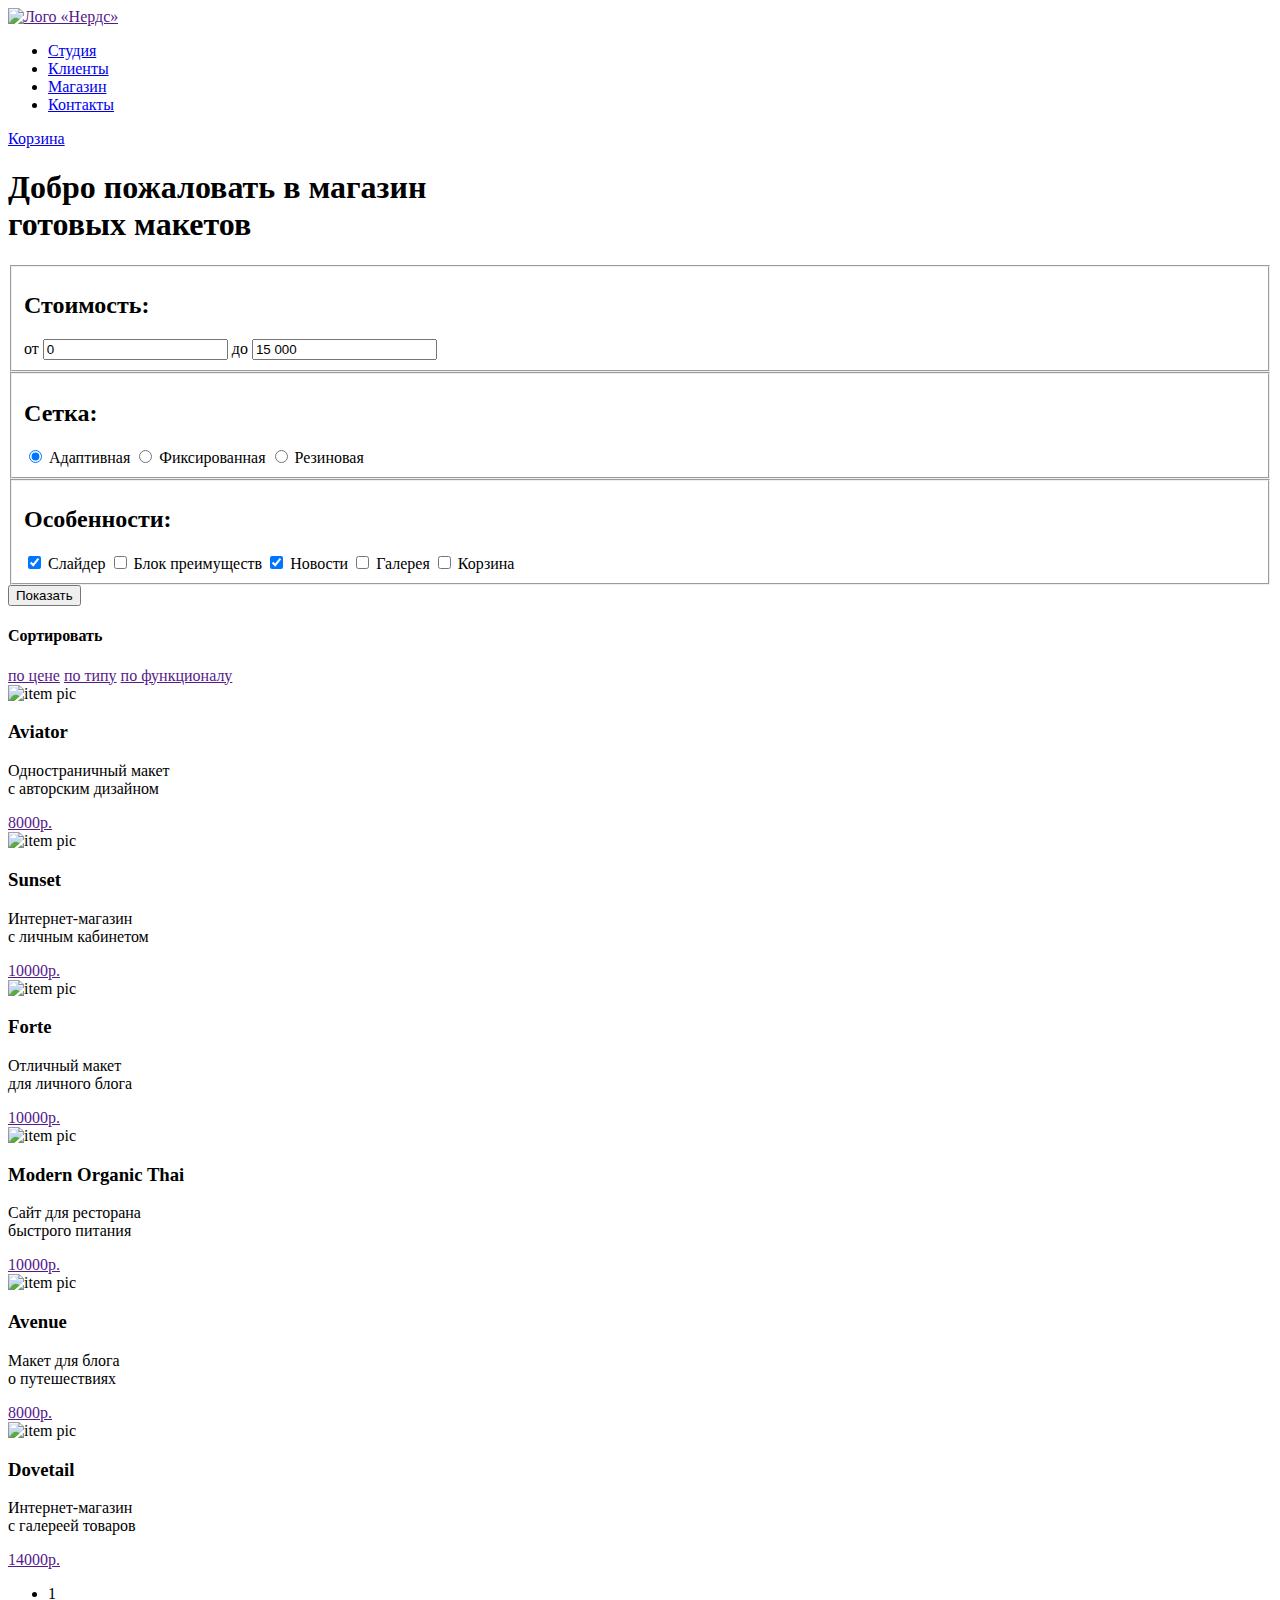
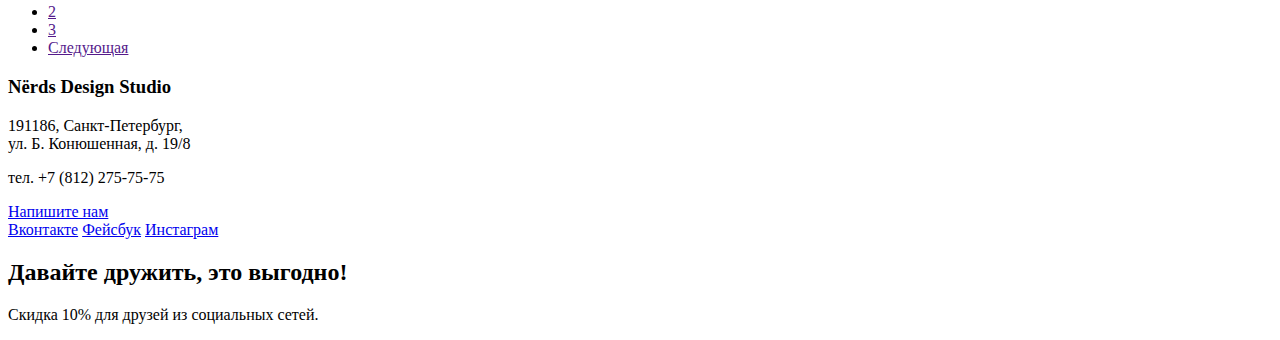
==== nerds-catalogue.html @ 9201850f "Добавлена страница каталога Нердс" ====
<!DOCTYPE html>
<html lang="ru">
  <head>
    <meta charset="utf-8">
    <title>Нёрдс Каталог</title>
  </head>
	<body>
		<header class="main-header">
			<div class="container">
  			<div class="logo">
    			<a href=""><img src="http://placehold.it/150x100" alt="Лого «Нердс»"></a>
  			</div>
  			<nav class="main-navigation">
    			<ul>
      			<li>
        			<a href="#">Студия</a>
      			</li>
      			<li>
        			<a href="#">Клиенты</a>
      			</li>
      			<li>
        			<a href="#">Магазин</a>
      			</li>
      			<li>
        			<a href="#">Контакты</a>
      			</li>
    			</ul>
    			<div class="cart">
      			<a href="#"><i class="icon-basket"></i>Корзина</a>
    			</div>
   			</nav>
   			<div class="welcome">
   				<h1>Добро пожаловать в магазин<br>
   				готовых макетов</h1>
   			</div>
			</div>
		</header>
		
		<div class="catalogue-content">
			<div class="container">
				<section class="catalogue-column-left">
					<form class="filters" action="" method="get">

						<fieldset class="filter-unit">
              <h2 class="filter-title">Стоимость:</h2>
              <div class="range-controls">
                <div class="scale">
                  <div class="bar"></div>
                </div>
                <div class="toggle min-toggle"></div>
                <div class="toggle max toggle"></div>
              </div>
              <div class="price-controls">
                от <input class="min-price" type="text" value="0">
                до <input class="max-price" type="text" value="15 000">
              </div>
						</fieldset>

            <fieldset class="filter-unit">
              <h2 class="filter-title">Сетка:</h2>  
              <div class="filter-grid">
                <label>
                <input type="radio" name="grid" value="adaptive" checked>
                <span>Адаптивная</span>
                </label>
                <label>
                <input type="radio" name="grid" value="fixed">
                <span>Фиксированная</span>
                </label>
                <label>
                <input type="radio" name="grid" value="Резиновая">
                <span>Резиновая</span>
                </label>
              </div>
            </fieldset>

            <fieldset class="filter-unit">
              <h2 class="filter-title">Особенности:</h2>
              <div class="filter-features">
                <label>
                  <input type="checkbox" name="feature" value="slider" checked>
                  <span>Слайдер</span>
                </label>
                <label>
                  <input type="checkbox" name="feature" value="feature block">
                  <span>Блок преимуществ</span>
                </label>
                <label>
                  <input type="checkbox" name="feature" value="news" checked>
                  <span>Новости</span>
                </label>
                <label>
                  <input type="checkbox" name="feature" value="gallery">
                  <span>Галерея</span>
                </label>
                <label>
                  <input type="checkbox" name="feature" value="cart">
                  <span>Корзина</span>
                </label>
              </div>
            </fieldset>
						<input class="btn filter-btn" type="submit" value="Показать">
					</form>
				</section>

				<section class="catalogue-column-right">
				  <div class="sort">
            <h4>Сортировать</h4>
            <div class="sort-type">
              <a href="">по цене</a>
              <a href="">по типу</a>
              <a href="">по функционалу</a>
            </div>
            <div class="sort-arrows">
              <a href=""><i class="arrow-down"></i></a>
              <a href=""><i class="arrow-up"></i></a>
            </div>
          </div>

          <div class="items">

            <div class="item">
              <img src="http://placehold.it/150x100" alt="item pic">
              <div class="item-description">
                <h3>Aviator</h3>
                <p>Одностраничный макет<br>
                с авторским дизайном</p>
                <a href="" class="btn">8000р.</a>
              </div>
            </div>

            <div class="item">
              <img src="http://placehold.it/150x100" alt="item pic">
              <div class="item-description">
                <h3>Sunset</h3>
                <p>Интернет-магазин<br>
                с личным кабинетом</p>
                <a href="" class="btn">10000р.</a>
              </div>
            </div>

            <div class="item">
              <img src="http://placehold.it/150x100" alt="item pic">
              <div class="item-description">
                <h3>Forte</h3>
                <p>Отличный макет<br>
                для личного блога</p>
                <a href="" class="btn">10000р.</a>
              </div>
            </div>

            <div class="item">
              <img src="http://placehold.it/150x100" alt="item pic">
              <div class="item-description">
                <h3>Modern Organic Thai</h3>
                <p>Сайт для ресторана<br>
                быстрого питания</p>
                <a href="" class="btn">10000р.</a>
              </div>
            </div>

            <div class="item">
              <img src="http://placehold.it/150x100" alt="item pic">
              <div class="item-description">
                <h3>Avenue</h3>
                <p>Макет для блога<br>
                о путешествиях</p>
                <a href="" class="btn">8000р.</a>
              </div>
            </div>

            <div class="item">
              <img src="http://placehold.it/150x100" alt="item pic">
              <div class="item-description">
                <h3>Dovetail</h3>
                <p>Интернет-магазин<br>
                с галереей товаров</p>
                <a href="" class="btn">14000р.</a>
              </div>
            </div>

          </div>
          <div class="items-controls">
            <ul>
              <li class="active">1</li>
              <li><a href="">2</a></li>
              <li><a href="">3</a></li>
              <li><a href="">Следующая</a></li>
            </ul>
          </div>
				</section>
			</div>
		</div>

		<div class="map">
      <div class="map-description">
        <h3>Nёrds Design Studio</h3>
        <p>191186, Санкт-Петербург,<br>
        ул. Б. Конюшенная, д. 19/8</p>
        <p>тел. +7 (812) 275-75-75</p>
        <a href="#" class="btn btn-pop-up">Напишите нам</a>
      </div>
    </div>

		<footer class="main-footer">
      <div class="container">
        <div class="footer-column-left">
          <a href="#">Вконтакте</a>
          <a href="#">Фейсбук</a>
          <a href="#">Инстаграм</a>
        </div>
        <div class="footer-column-right">
          <h2>Давайте дружить, это выгодно!</h2>
          <p>Скидка 10% для друзей из социальных сетей.</p>
        </div>
      </div>
    </footer>

  </body>
</html>
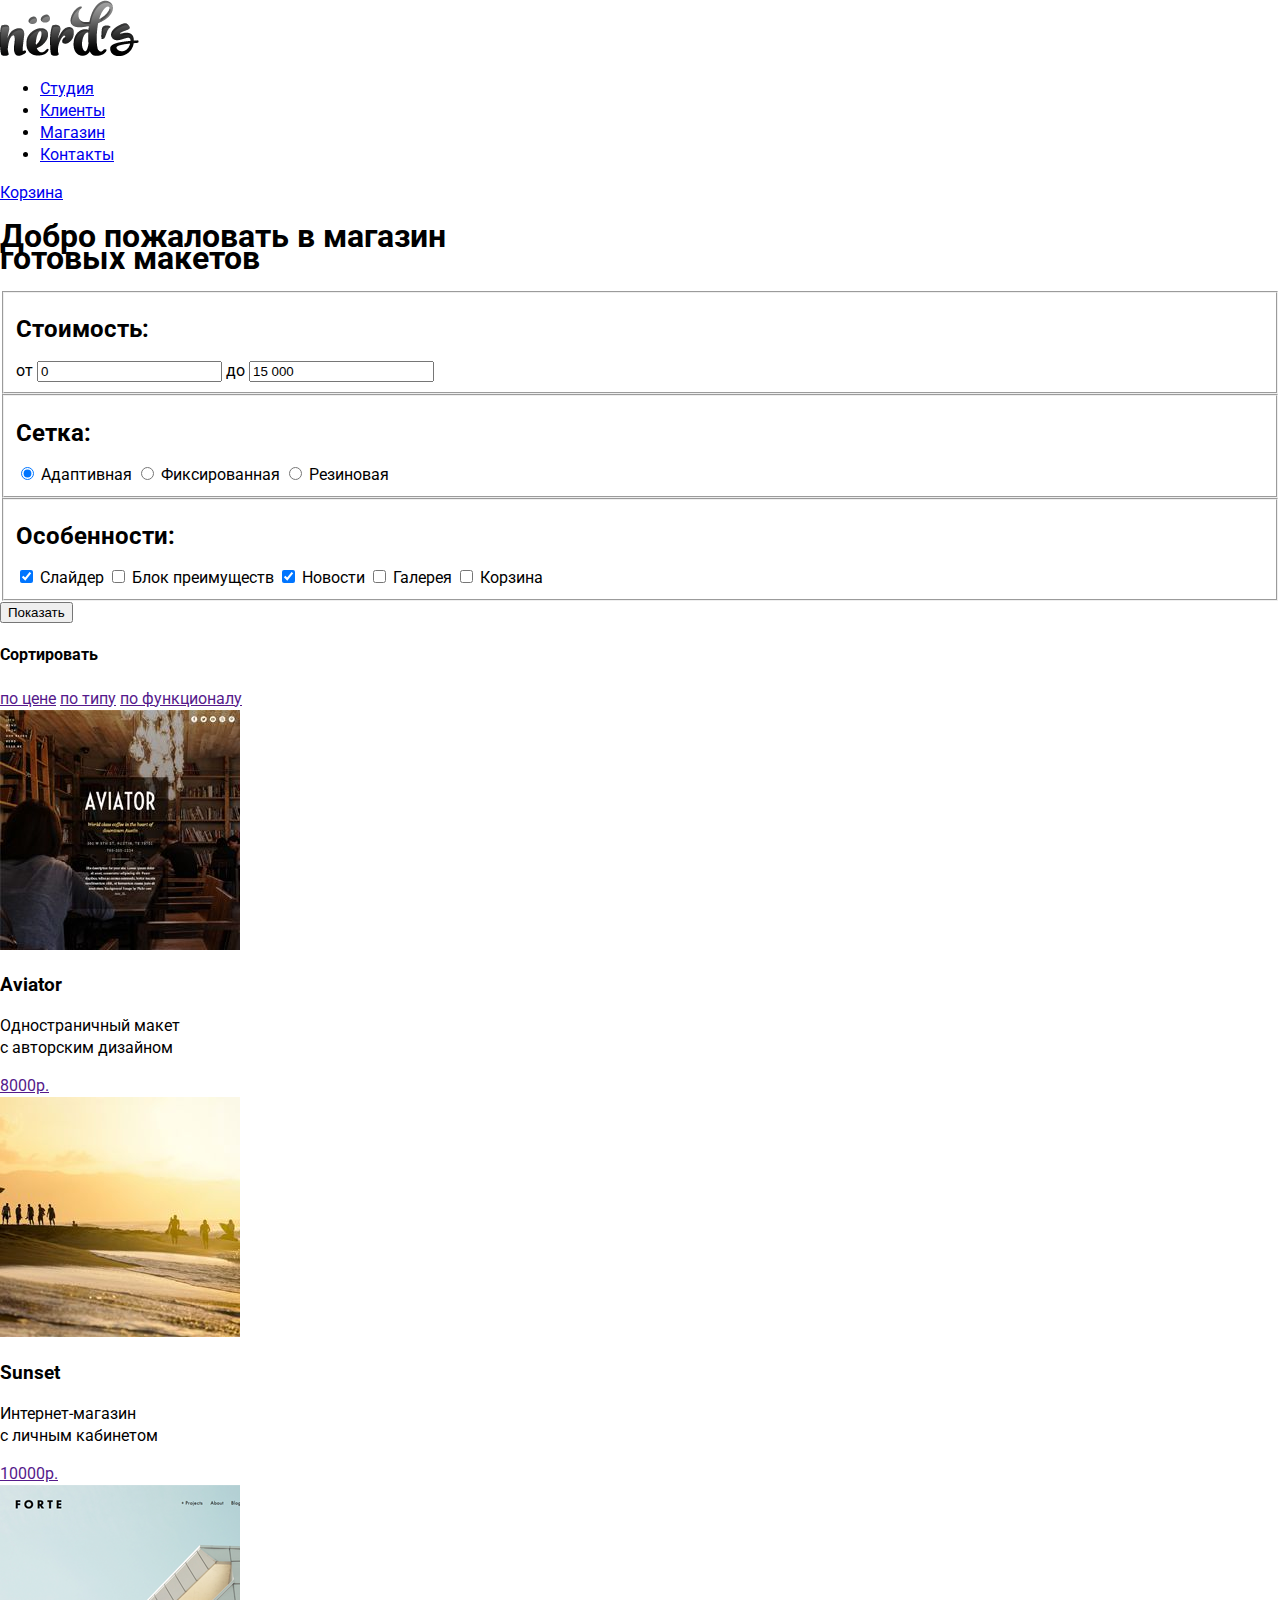
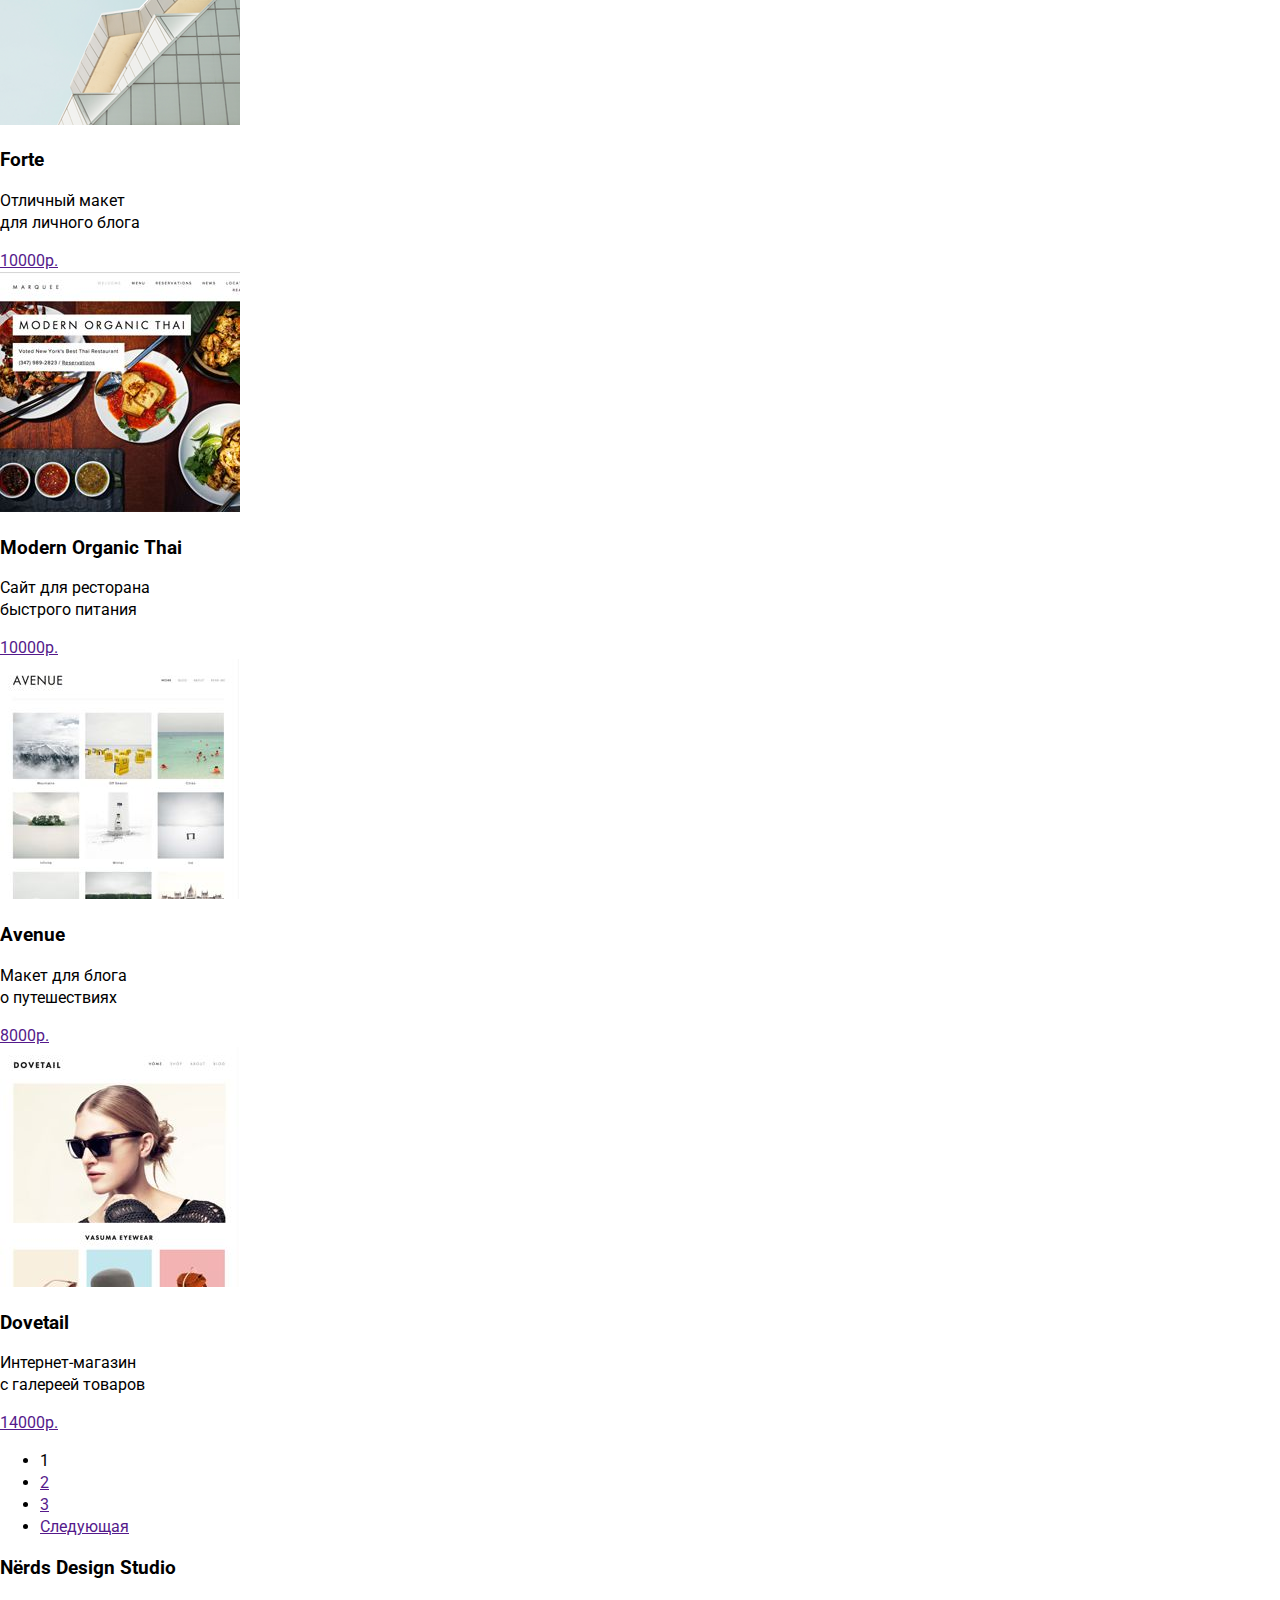
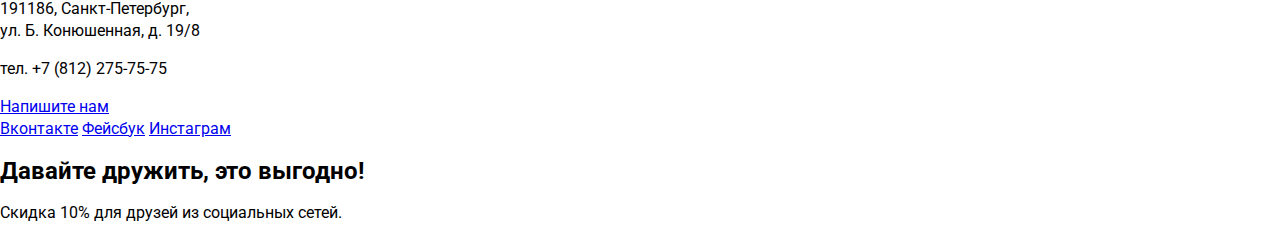
==== commit c18d6f1f: "Добавил еще картинок, прописал стили для body" ====
--- a/nerds-catalogue.html
+++ b/nerds-catalogue.html
@@ -3,12 +3,14 @@
   <head>
     <meta charset="utf-8">
     <title>Нёрдс Каталог</title>
+    <link href="https://fonts.googleapis.com/css?family=Roboto:500,400,700&amp;subset=cyrillic,latin" rel="stylesheet" type="text/css">
+    <link href="css/style.css" rel="stylesheet" type="text/css">
   </head>
 	<body>
 		<header class="main-header">
 			<div class="container">
   			<div class="logo">
-    			<a href=""><img src="http://placehold.it/150x100" alt="Лого «Нердс»"></a>
+    			<a href=""><img src="img/logo.png" alt="Лого «Нердс»"></a>
   			</div>
   			<nav class="main-navigation">
     			<ul>
@@ -120,7 +122,7 @@
           <div class="items">
 
             <div class="item">
-              <img src="http://placehold.it/150x100" alt="item pic">
+              <img src="img/item-aviator.jpg" alt="item pic">
               <div class="item-description">
                 <h3>Aviator</h3>
                 <p>Одностраничный макет<br>
@@ -130,7 +132,7 @@
             </div>
 
             <div class="item">
-              <img src="http://placehold.it/150x100" alt="item pic">
+              <img src="img/item-sunset.jpg" alt="item pic">
               <div class="item-description">
                 <h3>Sunset</h3>
                 <p>Интернет-магазин<br>
@@ -140,7 +142,7 @@
             </div>
 
             <div class="item">
-              <img src="http://placehold.it/150x100" alt="item pic">
+              <img src="img/item-forte.jpg" alt="item pic">
               <div class="item-description">
                 <h3>Forte</h3>
                 <p>Отличный макет<br>
@@ -150,7 +152,7 @@
             </div>
 
             <div class="item">
-              <img src="http://placehold.it/150x100" alt="item pic">
+              <img src="img/item-organic.jpg" alt="item pic">
               <div class="item-description">
                 <h3>Modern Organic Thai</h3>
                 <p>Сайт для ресторана<br>
@@ -160,7 +162,7 @@
             </div>
 
             <div class="item">
-              <img src="http://placehold.it/150x100" alt="item pic">
+              <img src="img/item-avenue.jpg" alt="item pic">
               <div class="item-description">
                 <h3>Avenue</h3>
                 <p>Макет для блога<br>
@@ -170,7 +172,7 @@
             </div>
 
             <div class="item">
-              <img src="http://placehold.it/150x100" alt="item pic">
+              <img src="img/item-dovetail.jpg" alt="item pic">
               <div class="item-description">
                 <h3>Dovetail</h3>
                 <p>Интернет-магазин<br>
--- a/css/style.css
+++ b/css/style.css
@@ -0,0 +1,8 @@
+body {
+	margin: 0 auto;
+    padding: 0;
+    font-family: 'Roboto','Arial', sans-serif;
+	font-size: 16px;
+    line-height: 22px;
+    color: #000000;
+}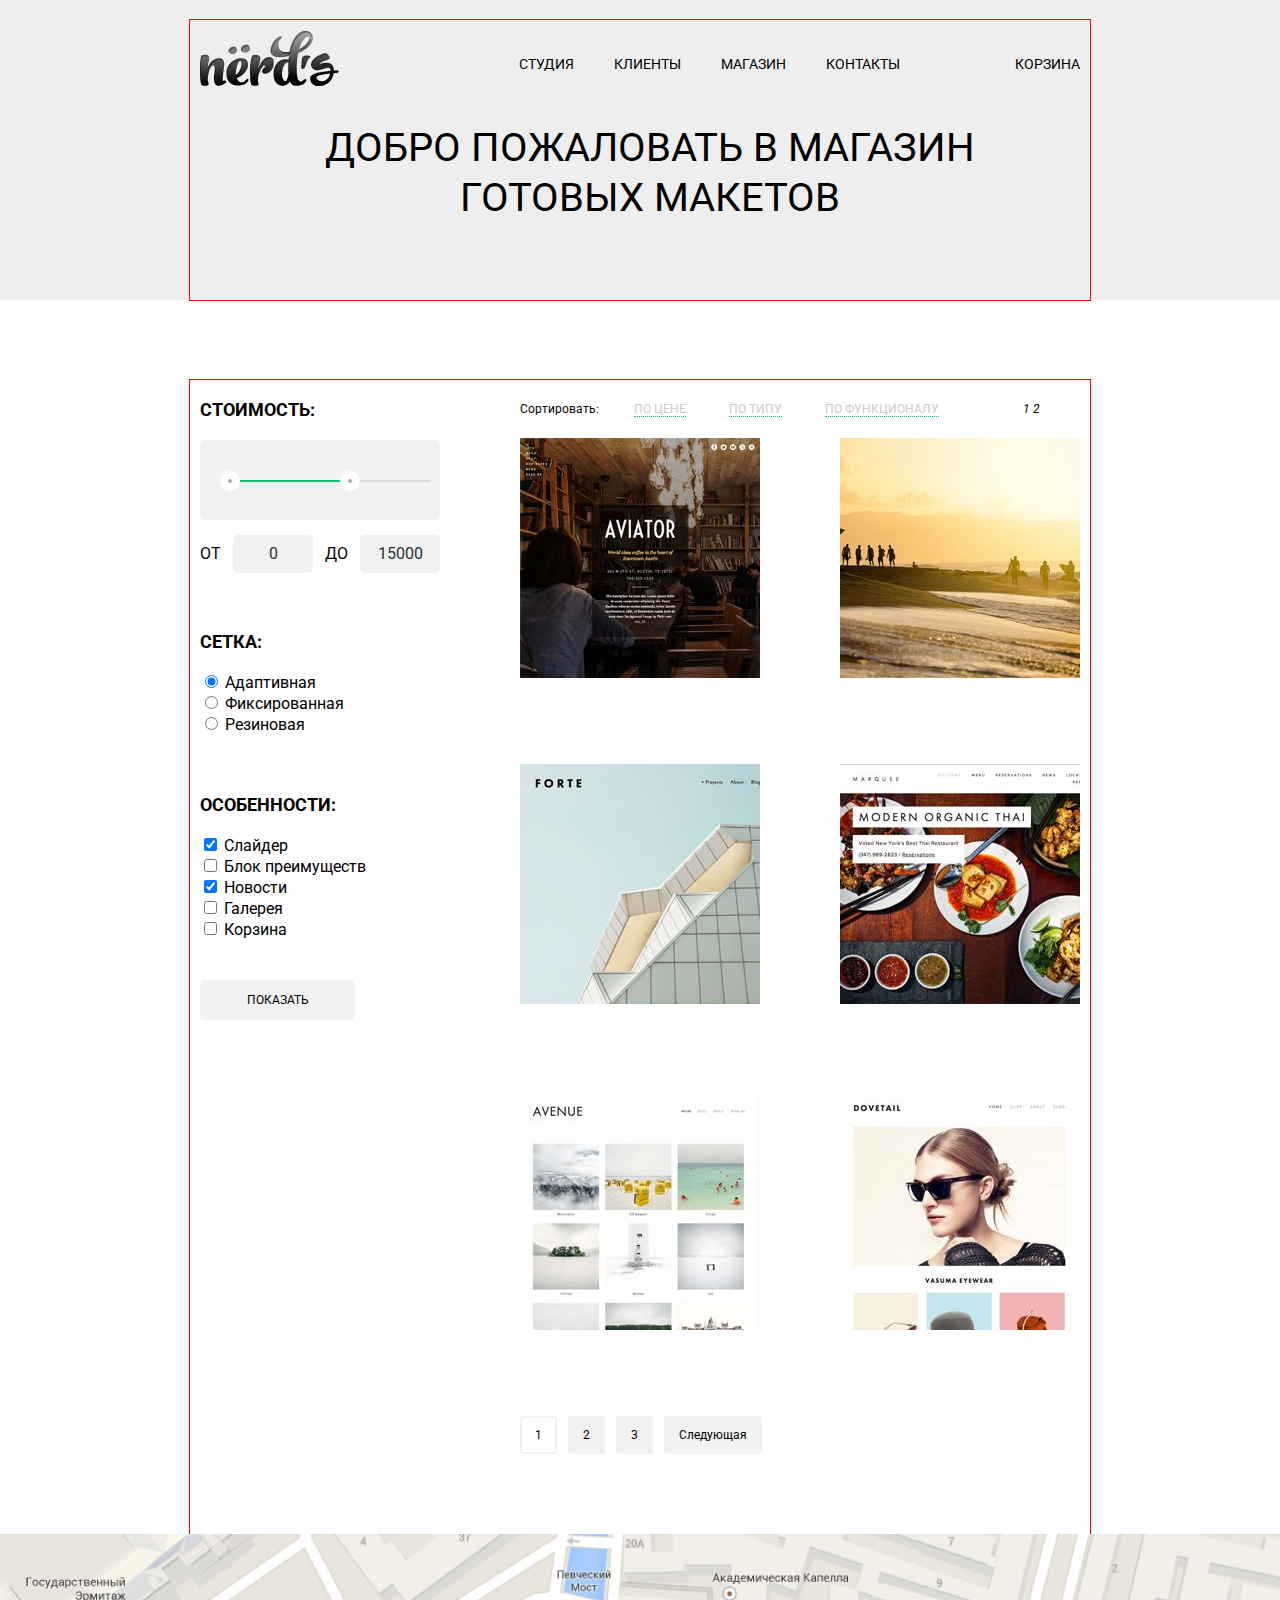
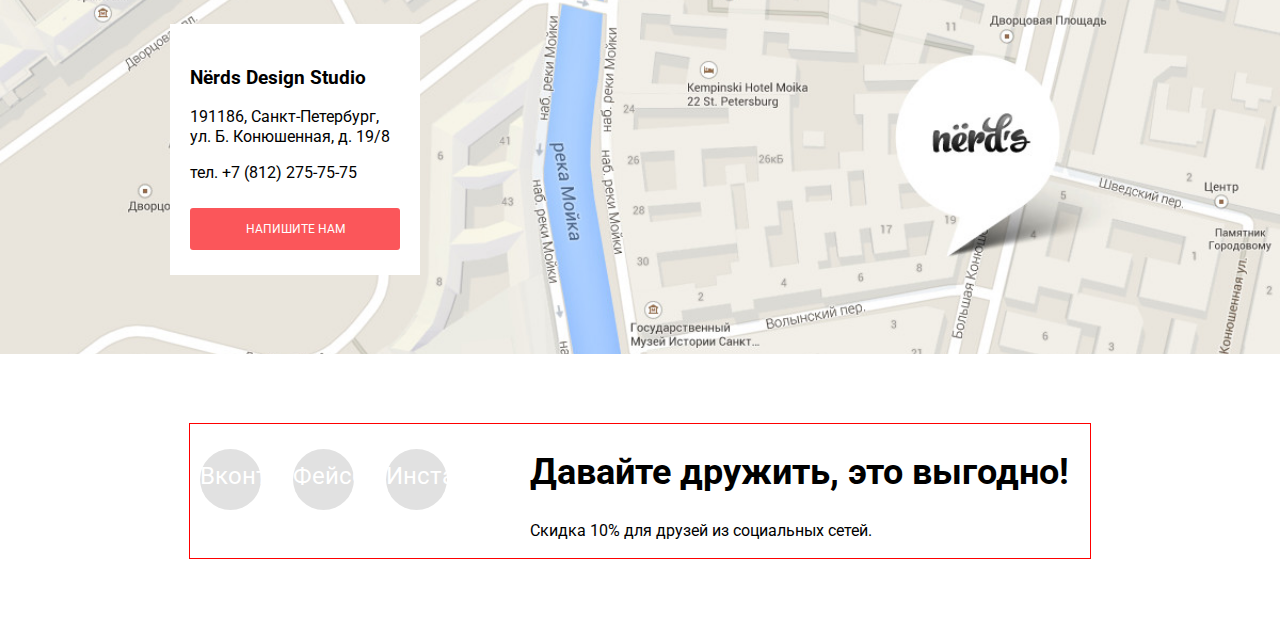
==== commit 626a0b72: "Сетка и первичное оформление личного макета" ====
--- a/nerds-catalogue.html
+++ b/nerds-catalogue.html
@@ -50,11 +50,11 @@
                   <div class="bar"></div>
                 </div>
                 <div class="toggle min-toggle"></div>
-                <div class="toggle max toggle"></div>
+                <div class="toggle max-toggle"></div>
               </div>
               <div class="price-controls">
                 от <input class="min-price" type="text" value="0">
-                до <input class="max-price" type="text" value="15 000">
+                до <input class="max-price" type="text" value="15000">
               </div>
 						</fieldset>
 
@@ -105,21 +105,21 @@
 					</form>
 				</section>
 
-				<section class="catalogue-column-right">
-				  <div class="sort">
-            <h4>Сортировать</h4>
-            <div class="sort-type">
-              <a href="">по цене</a>
-              <a href="">по типу</a>
-              <a href="">по функционалу</a>
-            </div>
-            <div class="sort-arrows">
-              <a href=""><i class="arrow-down"></i></a>
-              <a href=""><i class="arrow-up"></i></a>
-            </div>
+				<section class="catalogue-column-right clearfix">
+				  <div class="sort clearfix">
+            <span class="sort-title">Сортировать:</span>
+            <ul class="sort-type">
+              <li><a href="">по цене</a></li>
+              <li><a href="">по типу</a></li>
+              <li><a href="">по функционалу</a></li>
+            </ul>
+            <ul class="sort-arrows">
+              <li><a href=""><i class="arrow-down active-arrow">1</i></a></li>
+              <li><a href=""><i class="arrow-up">2</i></a></li>
+            </ul>
           </div>
 
-          <div class="items">
+          <div class="items clearfix">
 
             <div class="item">
               <img src="img/item-aviator.jpg" alt="item pic">
@@ -127,7 +127,7 @@
                 <h3>Aviator</h3>
                 <p>Одностраничный макет<br>
                 с авторским дизайном</p>
-                <a href="" class="btn">8000р.</a>
+                <a href="" class="btn buy-btn">8000 р.</a>
               </div>
             </div>
 
@@ -137,7 +137,7 @@
                 <h3>Sunset</h3>
                 <p>Интернет-магазин<br>
                 с личным кабинетом</p>
-                <a href="" class="btn">10000р.</a>
+                <a href="" class="btn buy-btn">10000 р.</a>
               </div>
             </div>
 
@@ -147,7 +147,7 @@
                 <h3>Forte</h3>
                 <p>Отличный макет<br>
                 для личного блога</p>
-                <a href="" class="btn">10000р.</a>
+                <a href="" class="btn buy-btn">10000 р.</a>
               </div>
             </div>
 
@@ -157,7 +157,7 @@
                 <h3>Modern Organic Thai</h3>
                 <p>Сайт для ресторана<br>
                 быстрого питания</p>
-                <a href="" class="btn">10000р.</a>
+                <a href="" class="btn buy-btn">10000 р.</a>
               </div>
             </div>
 
@@ -167,7 +167,7 @@
                 <h3>Avenue</h3>
                 <p>Макет для блога<br>
                 о путешествиях</p>
-                <a href="" class="btn">8000р.</a>
+                <a href="" class="btn buy-btn">8000 р.</a>
               </div>
             </div>
 
@@ -177,13 +177,13 @@
                 <h3>Dovetail</h3>
                 <p>Интернет-магазин<br>
                 с галереей товаров</p>
-                <a href="" class="btn">14000р.</a>
+                <a href="" class="btn buy-btn">14000 р.</a>
               </div>
             </div>
 
           </div>
-          <div class="items-controls">
-            <ul>
+          <div class="items-controls clearfix">
+            <ul class="items-controls-list">
               <li class="active">1</li>
               <li><a href="">2</a></li>
               <li><a href="">3</a></li>
@@ -207,9 +207,9 @@
 		<footer class="main-footer">
       <div class="container">
         <div class="footer-column-left">
-          <a href="#">Вконтакте</a>
-          <a href="#">Фейсбук</a>
-          <a href="#">Инстаграм</a>
+          <a href="#" class="btn-social btn-social-vk">Вконтакте</a>
+          <a href="#" class="btn-social btn-social-fb">Фейсбук</a>
+          <a href="#" class="btn-social btn-social-inst">Инстаграм</a>
         </div>
         <div class="footer-column-right">
           <h2>Давайте дружить, это выгодно!</h2>
--- a/css/style.css
+++ b/css/style.css
@@ -1,8 +1,678 @@
+* {
+	box-sizing: border-box;
+}
+
+
 body {
 	margin: 0 auto;
-    padding: 0;
-    font-family: 'Roboto','Arial', sans-serif;
+  padding: 0;
+  min-width: 900px;
+  font-family: 'Roboto','Arial', sans-serif;
 	font-size: 16px;
-    line-height: 22px;
-    color: #000000;
+  line-height: 22px;
+  color: #000000;
+}
+
+.clearfix:before,
+.clearfix:after,
+.container:before,
+.container:after {
+	content: '';
+	display: table;
+	clear: both;
+}
+
+.container {
+	width: 900px;
+	margin: 0 auto;
+	padding-left: 10px;
+	padding-right: 10px;
+	outline: 1px solid red;
+}
+
+a {
+	color: #000000;
+	text-decoration: none;
+}
+
+/*Хэдер*/
+
+.main-header {
+	padding-top: 20px;
+  font-size: 14px;
+  line-height: 30px;
+  text-transform: uppercase;
+  background: #eeeeee;
+}
+
+.logo {
+  float: left;
+  margin-right: 180px;
+  padding-top: 10px;
+}
+
+.main-navigation {
+  list-style: none;
+}
+
+.main-navigation li {
+	float: left;
+	display: inline-block;
+	margin-right: 40px;
+	padding-top: 15px;
+}
+
+.main-navigation li:last-child {
+	margin-right: 0;
+}
+
+.cart {
+	float: right;
+	padding-top: 15px;
+}
+
+/*Слайдер*/
+
+.slider-container {
+	position:relative;
+  height:327px;
+  margin:0 auto;
+  margin-bottom: 50px;
+  background: #eeeeee;
+}
+
+.slider h2 {
+  font-size:36px;
+  line-height:36px;
+  font-weight:normal;
+}
+
+.slide {
+	display: none;
+  width:100%;
+  height:100%;
+}
+
+.slide-column-left {
+  float:left;
+  width:480px;
+}
+
+.slide-column-right {
+  float:right;
+  width:380px;
+}
+
+.slider-container input[type=radio] {
+    position:absolute;
+    opacity:0;
+}
+.slider-controls {
+    position:absolute;
+    bottom:95px;
+    left:50%;
+    width:200px;
+    height:10px;
+    margin-left:-100px;
+    text-align:center;
+    z-index:1000;
+}
+.slider-controls label{
+    display:inline-block;
+    width:10px;
+    height:10px;
+    margin-right: 3px;
+    background:white;
+    border:3px solid white;
+    vertical-align:top;
+    border-radius:50%;
+    cursor:pointer;
+}
+#btn-1:checked ~ .slider-controls label[for="btn-1"],
+#btn-2:checked ~ .slider-controls label[for="btn-2"],
+#btn-3:checked ~ .slider-controls label[for="btn-3"] { 
+    background:#c1c1c1;
+}
+
+#btn-1:checked ~ .slider .slide:nth-child(1) { 
+    display: block;
+}
+#btn-2:checked ~ .slider .slide:nth-child(2) { 
+    display: block;
+}
+#btn-3:checked ~ .slider .slide:nth-child(3) { 
+    display: block;
+}
+
+.slide-info .btn {
+	display: block;
+  width:240px;
+  padding:10px 70px;
+  border-radius:3px;
+  font-size:12px;
+  text-transform:uppercase;
+  color:white;
+  background:#fb565a;
+}
+
+/*Блок фичерс*/
+
+.features {
+  padding-top: 15px;
+  border-bottom: 2px solid #eeeeee;
+}
+
+.feature-item {
+  float: left;
+  width: 240px;
+  margin-right: 80px;
+  margin-bottom: 77px;
+  padding: 0;
+}
+.feature-item:last-child {
+  margin-right: 0;
+}
+
+.feature-item h3 {
+  font-size: 18px;
+  line-height: 30px;
+  text-transform: uppercase;
+}
+
+.feature-item p {
+  font-size: 15px;
+  line-height: 22px;
+  display: block;
+}
+
+.feature-item .btn {
+  display: block;
+  width: 140px;
+  margin-top: 25px;
+  padding: 8px 0;
+  font-size: 12px;
+  text-align: center;
+  text-decoration: none;
+  text-transform: uppercase;
+  color: #FFFFFF; 
+  border-radius: 3px;
+  background: #fb565a;
+}
+
+.feature-item .btn-green {
+  background: #00ca74;
+}
+
+.feature-item .btn-yellow {
+  background: #efc84a;
+}
+
+/*Блок информации*/
+
+.info {
+  font-size: 16px;
+  padding: 32px 0;
+  border-bottom: 2px solid #eee;
+}
+
+.info-row h2 {
+  font-size: 36px;
+  font-weight: 500;
+  line-height: 36px;
+  margin-bottom: 20px;
+}
+
+.info-row h3 {
+  text-transform: uppercase;
+  font-weight: normal;
+  font-size: 16px;
+  line-height: 22px;
+}
+
+.info-column-left {
+  float: left;
+  width: 610px;
+}
+
+.info-list {
+  margin: 0;
+  padding: 0;
+  list-style: none;
+}
+
+.info-list li {
+  position: relative;
+  margin-bottom: 23px;
+  padding-left: 35px;
+}
+
+.info-column-left .info-list li:after,
+.info-column-right .info-list li:after {
+  content: '';
+  position: absolute;
+  top: 10px;
+  left: 0;
+  width: 24px;
+  height: 1px;
+  background: #fb565a;
+}
+
+.info-column-right {
+  float: right;
+  position: relative;
+  width: 240px;
+}
+
+.info-column-right a {
+  display: block;
+  margin-bottom: 25px;
+  margin-left: 30px;
+  padding-top: 25px;
+}
+
+.since-style {
+  border-bottom: 2px solid #eeeeee;
+}
+
+.since-style span {
+  position: absolute;
+  top: 120px;
+  left: 65px;
+  padding-right: 13px;
+  padding-left: 13px;
+  text-align: center;
+  text-transform: uppercase;
+  background: #FFFFFF;
+}
+
+/*Блок партнеров*/
+
+.partners {
+  display: inline-block;
+  max-width: 880px;
+  margin: 0 auto;
+  margin-bottom: 84px;
+  padding: 55px 12px 32px 12px;
+  text-align: center;
+  vertical-align: middle;
+  border-bottom: 2px solid #eee;
+}
+.partners a {
+  display: inline-block;
+  margin-right: 120px;
+  vertical-align: middle;
+  opacity: .25;
+}
+
+.partners a:last-child {
+  margin-right: 0;
+}
+
+/*Блок карты*/
+
+.map {
+  position: relative;
+  width: auto;
+  height: 420px;
+  margin: 0 auto;
+  padding: 0;
+  background: #FFFFFF url('../img/map.jpg') no-repeat;
+  background-size: cover;
+}
+
+.map-description {
+  width: 250px;
+  position: absolute;
+  top: 90px;
+  left: 170px;
+  padding: 25px 20px;
+  font-size: 16px;
+  line-height: 20px;
+  background: #FFFFFF;
+}
+
+.map-description .btn-pop-up {
+  font-size: 12px;
+  line-height: 18px;
+  display: block;
+  margin-top: 25px;
+  padding: 12px 48px;
+  text-align: center;
+  text-decoration: none;
+  text-transform: uppercase;
+  color: #FFFFFF;
+  border-radius: 3px;
+  background: #fb565a;
+}
+
+/*Футер*/
+
+.main-footer {
+  padding: 70px 0;
+}
+
+.footer-column-left {
+  float: left;
+  width: 280px;
+  margin-right: 50px;
+  padding-top: 25px;
+}
+
+.btn-social {
+  font-size: 24px;
+  line-height: 55px;
+  display: inline-block;
+  width: 61px;
+  height: 61px;
+  margin-right: 28px;
+  text-align: center;
+  color: #FFFFFF;
+  border-radius: 50%;
+  background: #e1e1e1;
+}
+
+.footer-column-right {
+  float: right;
+  width: 550px;
+  margin: 0;
+  padding: 0;
+}
+
+.footer-column-right h2 {
+  font-size: 36px;
+  line-height: 36px;
+}
+
+.footer-column-right p {
+  font-size: 16px;
+  line-height: 22px;
+}
+
+/*Страница каталога*/
+
+.welcome {
+  display: inline-block;
+  vertical-align: middle;
+  width: 900px;
+  margin: 0 auto;
+  padding-bottom: 50px;
+  text-align: center;
+}
+
+h1 {
+  font-size: 40px;
+  line-height: 50px;
+  font-weight: normal;
+}
+
+/*Контент каталога*/
+
+.catalogue-content {
+  margin-top: 80px;
+}
+
+
+/*Левая колонка*/
+
+.catalogue-column-left {
+  float: left;
+  font-size: 16px;
+  line-height: 20px;
+  padding-right: 40px;
+}
+
+.filters {
+  width: 240px;
+}
+
+.filter-unit {
+  margin: 0;
+  margin-bottom: 40px;
+  padding: 0;
+  border: none;
+}
+
+.filter-title {
+  font-size: 18px;
+  line-height: 30px;
+  margin-bottom: 15px;
+  text-transform: uppercase;
+}
+
+.filter-unit label {
+  display: block;
+}
+
+.range-controls {
+  position: relative;
+  height: 80px;
+  margin-bottom: 15px;
+  border-radius: 5px;
+  background: #f1f1f1;
+}
+
+.scale {
+  position: absolute;
+  width: 200px;
+  height: 2px;
+  top: 40px;
+  left: 30px;
+  background: #d7dcde;
+}
+
+.bar {
+  width: 130px;
+  height: 2px;
+  background: #00ca74;
+}
+
+.toggle {
+  position: absolute;
+  top: 31px;
+  left: 15px;
+  width: 4px;
+  height: 4px;
+  background-color: #ababab;
+  border: 8px solid #FFFFFF;
+  border-radius: 50%;
+  cursor: pointer;
+  box-sizing: initial;
+}
+
+.min-toggle {
+  left: 20px;
+}
+
+.max-toggle {
+  left: 140px;
+}
+
+.price-controls {
+  text-transform: uppercase;
+}
+
+.min-price,
+.max-price {
+  font-family: 'Roboto', 'Arial', sans-serif;
+  font-size: 16px;
+  line-height: 22px;
+  text-align: center;
+  color: #283136;
+  border: none;
+  border-radius: 5px;
+  background: #f1f1f1;
+}
+
+.min-price,
+.max-price {
+  width: 80px;
+  margin-right: 8px;
+  margin-left: 8px;
+  padding: 8px 15px;
+}
+
+.max-price {
+  margin-right: 0;
+}
+
+.btn {
+  font-family: 'Roboto', 'Arial', sans-serif;
+  font-size: 12px;
+  line-height: 18px;
+  font-weight: normal;
+  text-align: center;
+  text-transform: uppercase;
+  text-decoration: none;
+  color: #000000;
+  border: none;
+  border-radius: 5px;
+  background: #f1f1f1;
+}
+
+.filter-btn {
+  width: 155px;
+  height: 40px;
+  cursor: pointer;
+}
+
+/*Правая колонка*/
+
+.catalogue-column-right {
+  float: right;
+  width: 560px;
+  margin: 0;
+  margin-top: 5px;
+  padding: 0;
+}
+
+.sort {
+  width: 520px;
+  display: block;
+  margin-top: 15px;
+  margin-bottom: 20px;
+  font-size: 12px;
+  line-height: 18px;
+}
+
+.sort-title {
+  float: left;
+  margin-right: 35px; 
+}
+
+.sort-type, 
+.sort-arrows {
+  list-style: none;
+  margin: 0;
+  padding: 0;
+}
+
+.sort-type {
+  float: left;
+}
+
+.sort-type li {
+  display: inline-block;
+  vertical-align: middle;
+  margin-right: 40px;
+}
+
+.sort-type li:last-child {
+  margin-right: 0;
+}
+
+.sort-type a {
+  position: relative;
+  text-transform: uppercase;
+  color: #cacaca;
+  border-bottom: 1px dotted #00ca74;
+}
+
+.sort-arrows {
+  float: right;
+}
+
+.sort-arrows li {
+  display: inline-block;
+  vertical-align: middle;
+}
+
+.item {
+  float: left;
+  width: 240px;
+  position: relative;
+  margin-right: 80px;
+  margin-bottom: 80px;
+  margin-left: 0;
+  border-radius: 3px;
+}
+
+.item:nth-child(2n) {
+  margin-right: 0;
+}
+
+.buy-btn {
+  display: inline-block;
+  vertical-align: middle;
+  font-size: 18px;
+  line-height: 9px;
+  padding: 10px 30px;
+  color: #FFFFFF;
+  border-radius: 5px;
+  background-color: #fb565a;
+}
+
+.item-description {
+  display: none;
+}
+
+.item:hover .item-description {
+  position: absolute;
+  display: block;
+  top: 20px;
+  left: 20px;
+  width: 200px;
+  height: 200px;
+  padding-top: 15px;
+  padding-bottom: 30px;
+  text-align: center;
+  background: #FFFFFF;
+}
+
+.item h3 {
+  text-transform: uppercase;
+}
+
+.items-controls {
+  float: left;
+  margin-bottom: 80px;
+}
+
+.items-controls-list {
+  width: 285px;
+  margin: 0;
+  padding: 0;
+  font-size: 12px;
+  line-height: 18px;
+  cursor: pointer;
+  list-style: none;
+}
+
+.items-controls-list li {
+  display: inline-block;
+  margin-right: 8px;
+  vertical-align: middle;
+  border-radius: 3px;
+  background: #f1f1f1;
+  padding: 10px 15px;
+}
+
+.item-controls-list li:last-child {
+  margin-right: 0;
+}
+
+.items-controls-list li.active {
+  padding: 8px 13px;
+  background: #FFFFFF;
+  border: 2px solid #f1f1f1; 
+  cursor: default;
 }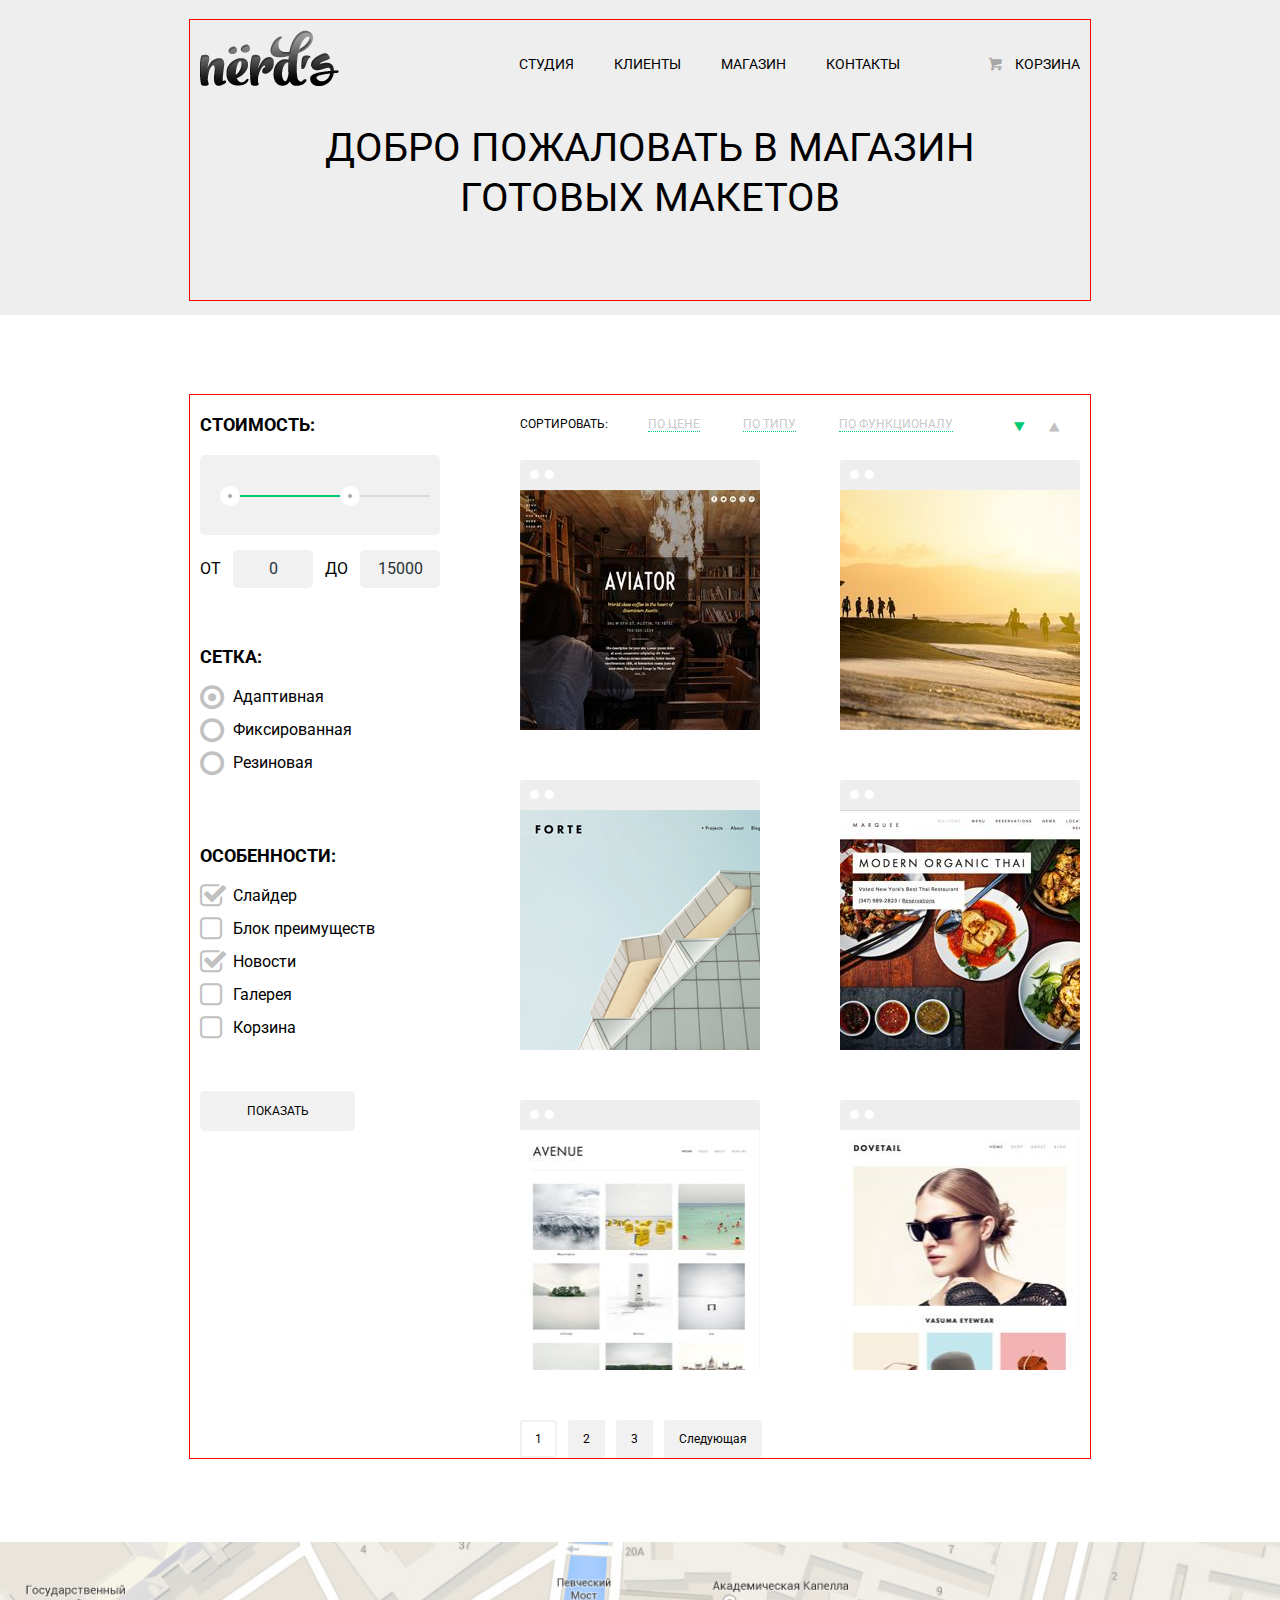
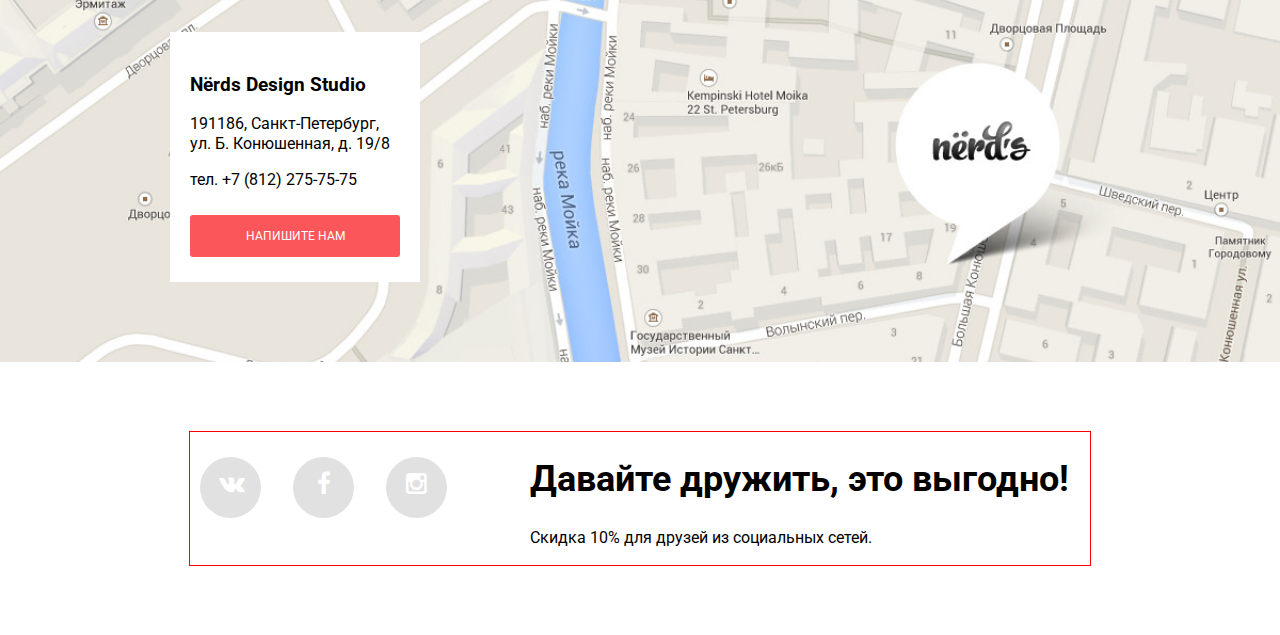
==== commit c3d4e0f1: "Всякие разные улучшения" ====
--- a/nerds-catalogue.html
+++ b/nerds-catalogue.html
@@ -3,15 +3,16 @@
   <head>
     <meta charset="utf-8">
     <title>Нёрдс Каталог</title>
-    <link href="https://fonts.googleapis.com/css?family=Roboto:500,400,700&amp;subset=cyrillic,latin" rel="stylesheet" type="text/css">
-    <link href="css/style.css" rel="stylesheet" type="text/css">
+    <link href="https://fonts.googleapis.com/css?family=Roboto:500,400,700&amp;subset=cyrillic,latin" rel="stylesheet">
+    <link href="css/normalize.css" rel="stylesheet">
+    <link href="css/style.css" rel="stylesheet">
   </head>
 	<body>
 		<header class="main-header">
 			<div class="container">
-  			<div class="logo">
-    			<a href=""><img src="img/logo.png" alt="Лого «Нердс»"></a>
-  			</div>
+    			<a class="logo" href="index.html">
+            <img src="img/logo.png" alt="Лого «Нердс»">
+          </a>
   			<nav class="main-navigation">
     			<ul>
       			<li>
@@ -39,7 +40,7 @@
 		</header>
 		
 		<div class="catalogue-content">
-			<div class="container">
+			<div class="container main-container">
 				<section class="catalogue-column-left">
 					<form class="filters" action="" method="get">
 
@@ -62,7 +63,7 @@
               <h2 class="filter-title">Сетка:</h2>  
               <div class="filter-grid">
                 <label>
-                <input type="radio" name="grid" value="adaptive" checked>
+                <input type="radio" id="adaptive" name="grid" value="adaptive" checked>
                 <span>Адаптивная</span>
                 </label>
                 <label>
@@ -114,68 +115,68 @@
               <li><a href="">по функционалу</a></li>
             </ul>
             <ul class="sort-arrows">
-              <li><a href=""><i class="arrow-down active-arrow">1</i></a></li>
-              <li><a href=""><i class="arrow-up">2</i></a></li>
+              <li><a href=""><i class="icon-down-dir active-arrow"></i></a></li>
+              <li><a href=""><i class="icon-up-dir"></i></a></li>
             </ul>
           </div>
 
           <div class="items clearfix">
 
             <div class="item">
-              <img src="img/item-aviator.jpg" alt="item pic">
-              <div class="item-description">
-                <h3>Aviator</h3>
-                <p>Одностраничный макет<br>
+              <img src="img/item-aviator.jpg" width="240" height="240" alt="item pic">
+              <div class="item-description">
+                <h3 class="item-title">Aviator</h3>
+                <p class="item-text">Одностраничный макет<br>
                 с авторским дизайном</p>
                 <a href="" class="btn buy-btn">8000 р.</a>
               </div>
             </div>
 
             <div class="item">
-              <img src="img/item-sunset.jpg" alt="item pic">
-              <div class="item-description">
-                <h3>Sunset</h3>
-                <p>Интернет-магазин<br>
+              <img src="img/item-sunset.jpg" width="240" height="240" alt="item pic">
+              <div class="item-description">
+                <h3 class="item-title">Sunset</h3>
+                <p class="item-text">Интернет-магазин<br>
                 с личным кабинетом</p>
                 <a href="" class="btn buy-btn">10000 р.</a>
               </div>
             </div>
 
             <div class="item">
-              <img src="img/item-forte.jpg" alt="item pic">
-              <div class="item-description">
-                <h3>Forte</h3>
-                <p>Отличный макет<br>
+              <img src="img/item-forte.jpg" width="240" height="240" alt="item pic">
+              <div class="item-description">
+                <h3 class="item-title">Forte</h3>
+                <p class="item-text">Отличный макет<br>
                 для личного блога</p>
                 <a href="" class="btn buy-btn">10000 р.</a>
               </div>
             </div>
 
             <div class="item">
-              <img src="img/item-organic.jpg" alt="item pic">
-              <div class="item-description">
-                <h3>Modern Organic Thai</h3>
-                <p>Сайт для ресторана<br>
+              <img src="img/item-organic.jpg" width="240" height="240" alt="item pic">
+              <div class="item-description">
+                <h3 class="item-title">Modern Organic Thai</h3>
+                <p class="item-text">Сайт для ресторана<br>
                 быстрого питания</p>
                 <a href="" class="btn buy-btn">10000 р.</a>
               </div>
             </div>
 
             <div class="item">
-              <img src="img/item-avenue.jpg" alt="item pic">
-              <div class="item-description">
-                <h3>Avenue</h3>
-                <p>Макет для блога<br>
+              <img src="img/item-avenue.jpg" width="240" height="240" alt="item pic">
+              <div class="item-description">
+                <h3 class="item-title">Avenue</h3>
+                <p class="item-text">Макет для блога<br>
                 о путешествиях</p>
                 <a href="" class="btn buy-btn">8000 р.</a>
               </div>
             </div>
 
             <div class="item">
-              <img src="img/item-dovetail.jpg" alt="item pic">
-              <div class="item-description">
-                <h3>Dovetail</h3>
-                <p>Интернет-магазин<br>
+              <img src="img/item-dovetail.jpg" width="240" height="240" alt="item pic">
+              <div class="item-description">
+                <h3 class="item-title">Dovetail</h3>
+                <p class="item-text">Интернет-магазин<br>
                 с галереей товаров</p>
                 <a href="" class="btn buy-btn">14000 р.</a>
               </div>
@@ -207,13 +208,13 @@
 		<footer class="main-footer">
       <div class="container">
         <div class="footer-column-left">
-          <a href="#" class="btn-social btn-social-vk">Вконтакте</a>
-          <a href="#" class="btn-social btn-social-fb">Фейсбук</a>
-          <a href="#" class="btn-social btn-social-inst">Инстаграм</a>
+          <a href="#" class="btn-social btn-social-vk"><i class="icon-vk"></i></a>
+          <a href="#" class="btn-social btn-social-fb"><i class="icon-facebook"></i></a>
+          <a href="#" class="btn-social btn-social-inst"><i class="icon-instagramm"></i></a>
         </div>
         <div class="footer-column-right">
-          <h2>Давайте дружить, это выгодно!</h2>
-          <p>Скидка 10% для друзей из социальных сетей.</p>
+          <h2 class="footer-heading">Давайте дружить, это выгодно!</h2>
+          <p class="footer-text">Скидка 10% для друзей из социальных сетей.</p>
         </div>
       </div>
     </footer>
--- a/css/style.css
+++ b/css/style.css
@@ -1,3 +1,43 @@
+@font-face {
+  font-weight: normal;
+  font-style: normal;
+
+  font-family: "symbols-nerds";
+  src: url("../fonts/symbols-nerds.woff") format("woff"),
+       url("../fonts/symbols-nerds.woff2") format("woff2");
+}
+
+[class^="icon-"]::before,
+[class*=" icon-"]::before {
+  display: inline-block;
+  width: 1em;
+  margin-right: 0.2em;
+  margin-left: 0.2em;
+
+  font-weight: normal;
+  line-height: 1em;
+  font-family: "symbols-nerds";
+  text-align: center;
+  text-transform: none;
+  text-decoration: inherit;
+  font-style: normal;
+  font-variant: normal;
+
+  speak: none;
+}
+
+.icon-basket::before { content: "\62"; } /* "b" */
+.icon-facebook::before { content: "\66"; } /* "f" */
+.icon-twitter::before { content: "\74"; } /* "t" */
+.icon-vk::before { content: "\76"; } /* "v" */
+.icon-up-dir::before { content: "\25b2"; } /* "▲" */
+.icon-down-dir::before { content: "\25bc"; } /* "▼" */
+.icon-circle::before { content: "\25cb"; } /* "○" */
+.icon-circle-dot::before { content: "\25cf"; } /* "●" */
+.icon-check-off::before { content: "\2610"; } /* "☐" */
+.icon-check-on::before { content: "\2611"; } /* "☑" */
+.icon-instagramm::before { content: "📷"; } /* "\1f4f7" */
+
 * {
 	box-sizing: border-box;
 }
@@ -35,10 +75,23 @@
 	text-decoration: none;
 }
 
+.btn {
+  color: #FFFFFF;
+  background: #fb565a;
+  font-size: 12px;
+  line-height: 18px;
+  font-weight: normal;
+  text-align: center;
+  text-decoration: none;
+  text-transform: uppercase;
+  border-radius: 3px;
+}
+
 /*Хэдер*/
 
 .main-header {
 	padding-top: 20px;
+  padding-bottom: 15px;
   font-size: 14px;
   line-height: 30px;
   text-transform: uppercase;
@@ -46,6 +99,7 @@
 }
 
 .logo {
+  display: block;
   float: left;
   margin-right: 180px;
   padding-top: 10px;
@@ -71,20 +125,19 @@
 	padding-top: 15px;
 }
 
+.icon-basket {
+  margin-right: 10px;
+  color: #a6a6a6;
+}
+
 /*Слайдер*/
 
 .slider-container {
-	position:relative;
-  height:327px;
-  margin:0 auto;
+	position: relative;
+  height: 326px;
+  margin: 0 auto;
   margin-bottom: 50px;
   background: #eeeeee;
-}
-
-.slider h2 {
-  font-size:36px;
-  line-height:36px;
-  font-weight:normal;
 }
 
 .slide {
@@ -104,29 +157,29 @@
 }
 
 .slider-container input[type=radio] {
-    position:absolute;
-    opacity:0;
+  position:absolute;
+  opacity:0;
 }
 .slider-controls {
-    position:absolute;
-    bottom:95px;
-    left:50%;
-    width:200px;
-    height:10px;
-    margin-left:-100px;
-    text-align:center;
-    z-index:1000;
+  position:absolute;
+  bottom:95px;
+  left:50%;
+  width:200px;
+  height:10px;
+  margin-left:-100px;
+  text-align:center;
+  z-index:1000;
 }
 .slider-controls label{
-    display:inline-block;
-    width:10px;
-    height:10px;
-    margin-right: 3px;
-    background:white;
-    border:3px solid white;
-    vertical-align:top;
-    border-radius:50%;
-    cursor:pointer;
+  display:inline-block;
+  width:10px;
+  height:10px;
+  margin-right: 3px;
+  background:white;
+  border:3px solid white;
+  vertical-align:top;
+  border-radius:50%;
+  cursor:pointer;
 }
 #btn-1:checked ~ .slider-controls label[for="btn-1"],
 #btn-2:checked ~ .slider-controls label[for="btn-2"],
@@ -144,15 +197,23 @@
     display: block;
 }
 
-.slide-info .btn {
-	display: block;
-  width:240px;
+.slide-heading {
+  margin-bottom: 20px;
+  font-size:36px;
+  line-height:36px;
+  font-weight:normal;
+}
+
+.slide-text {
+  margin-bottom: 30px;
+}
+
+.btn-learn-more {
   padding:10px 70px;
-  border-radius:3px;
-  font-size:12px;
-  text-transform:uppercase;
-  color:white;
-  background:#fb565a;
+}
+
+.main-container {
+  margin-bottom: 84px;
 }
 
 /*Блок фичерс*/
@@ -173,30 +234,23 @@
   margin-right: 0;
 }
 
-.feature-item h3 {
+.feature-title {
   font-size: 18px;
   line-height: 30px;
   text-transform: uppercase;
 }
 
-.feature-item p {
+.feature-text {
   font-size: 15px;
   line-height: 22px;
   display: block;
 }
 
 .feature-item .btn {
-  display: block;
-  width: 140px;
+  display: inline-block;
+  vertical-align: middle;
   margin-top: 25px;
-  padding: 8px 0;
-  font-size: 12px;
-  text-align: center;
-  text-decoration: none;
-  text-transform: uppercase;
-  color: #FFFFFF; 
-  border-radius: 3px;
-  background: #fb565a;
+  padding: 8px 40px;
 }
 
 .feature-item .btn-green {
@@ -215,7 +269,7 @@
   border-bottom: 2px solid #eee;
 }
 
-.info-row h2 {
+.info-heading {
   font-size: 36px;
   font-weight: 500;
   line-height: 36px;
@@ -291,7 +345,6 @@
   display: inline-block;
   max-width: 880px;
   margin: 0 auto;
-  margin-bottom: 84px;
   padding: 55px 12px 32px 12px;
   text-align: center;
   vertical-align: middle;
@@ -332,17 +385,9 @@
 }
 
 .map-description .btn-pop-up {
-  font-size: 12px;
-  line-height: 18px;
   display: block;
   margin-top: 25px;
   padding: 12px 48px;
-  text-align: center;
-  text-decoration: none;
-  text-transform: uppercase;
-  color: #FFFFFF;
-  border-radius: 3px;
-  background: #fb565a;
 }
 
 /*Футер*/
@@ -362,6 +407,7 @@
   font-size: 24px;
   line-height: 55px;
   display: inline-block;
+  vertical-align: bottom;
   width: 61px;
   height: 61px;
   margin-right: 28px;
@@ -378,12 +424,12 @@
   padding: 0;
 }
 
-.footer-column-right h2 {
+.footer-heading {
   font-size: 36px;
   line-height: 36px;
 }
 
-.footer-column-right p {
+.footer-text {
   font-size: 16px;
   line-height: 22px;
 }
@@ -412,7 +458,7 @@
 }
 
 
-/*Левая колонка*/
+/*Левая колонка, фильтры*/
 
 .catalogue-column-left {
   float: left;
@@ -433,9 +479,9 @@
 }
 
 .filter-title {
+  margin-bottom: 15px;
   font-size: 18px;
   line-height: 30px;
-  margin-bottom: 15px;
   text-transform: uppercase;
 }
 
@@ -515,23 +561,47 @@
   margin-right: 0;
 }
 
-.btn {
-  font-family: 'Roboto', 'Arial', sans-serif;
-  font-size: 12px;
-  line-height: 18px;
-  font-weight: normal;
-  text-align: center;
-  text-transform: uppercase;
-  text-decoration: none;
+
+.filter-unit input[type="checkbox"], 
+.filter-unit input[type="radio"] {
+  display: none;
+}
+
+.filter-unit input + span::before {
+  display: inline-block;
+  vertical-align: top;
+  width: 23px;
+  margin-right: 10px;
+  margin-bottom: 13px;
+  font-family: 'symbols-nerds';
+  font-size: 28px;
+  line-height: 20px;
+  color: #c1c1c1;
+}
+
+.filter-unit input[type="radio"] + span::before {
+  content: '\25cb'; 
+}
+
+.filter-unit input[type="radio"]:checked + span::before {
+  content: '\25cf';
+}
+
+.filter-unit input[type="checkbox"] + span::before {
+  content: '\2610';
+}
+
+.filter-unit input[type="checkbox"]:checked + span::before {
+  content: '\2611';
+}
+
+.filter-btn {
+  width: 155px;
+  height: 40px;
   color: #000000;
   border: none;
   border-radius: 5px;
   background: #f1f1f1;
-}
-
-.filter-btn {
-  width: 155px;
-  height: 40px;
   cursor: pointer;
 }
 
@@ -546,7 +616,6 @@
 }
 
 .sort {
-  width: 520px;
   display: block;
   margin-top: 15px;
   margin-bottom: 20px;
@@ -556,7 +625,8 @@
 
 .sort-title {
   float: left;
-  margin-right: 35px; 
+  margin-right: 40px;
+  text-transform: uppercase; 
 }
 
 .sort-type, 
@@ -568,6 +638,7 @@
 
 .sort-type {
   float: left;
+  margin-right: 50px;
 }
 
 .sort-type li {
@@ -587,22 +658,32 @@
   border-bottom: 1px dotted #00ca74;
 }
 
-.sort-arrows {
-  float: right;
-}
-
 .sort-arrows li {
   display: inline-block;
   vertical-align: middle;
 }
 
+.icon-down-dir, 
+.icon-up-dir {
+  font-size: 23px;
+  line-height: 20px;
+  color: #c1c1c1;
+}
+
+.active-arrow {
+  color: #00ca74;
+}
+
 .item {
   float: left;
   width: 240px;
+  height: 240px;
   position: relative;
   margin-right: 80px;
   margin-bottom: 80px;
   margin-left: 0;
+  padding-top: 30px;
+  background: #eeeeee;
   border-radius: 3px;
 }
 
@@ -610,41 +691,80 @@
   margin-right: 0;
 }
 
+.item::before, 
+.item::after {
+  position: absolute;
+  content: '';
+  width: 9px;
+  height: 9px;
+  background: #FFFFFF;
+  border-radius: 50%;
+}
+
+.item::before {
+  top: 10px;
+  left: 10px;
+}
+
+.item::after {
+  top: 10px;
+  left: 25px;
+}
+
+.item-description {
+  display: none;
+  width: 200px;
+  height: 200px;
+}
+
+.item:hover {
+  background: #797979;
+}
+
+.item:hover .item-description {
+  display: block;
+  position: absolute;
+  top: 50px;
+  left: 20px;
+  right: 20px;
+  text-align: center;
+  background: #FFFFFF;
+}
+
+.item-title {
+  margin-top: 36px;
+  font-size: 18px;
+  line-height: 24px;
+  text-transform: uppercase;
+}
+
+.item-text {
+  font-size: 14px;
+  line-height: 18px;
+  margin-bottom: 20px;
+}
+
+.item:nth-child(4) .item-title {
+  margin-bottom: -10px;
+}
+
+.item:nth-child(4) .item-text {
+  margin-bottom: 10px;
+}
+
 .buy-btn {
   display: inline-block;
   vertical-align: middle;
+  position: relative;
+  width: 140px;
   font-size: 18px;
   line-height: 9px;
-  padding: 10px 30px;
-  color: #FFFFFF;
-  border-radius: 5px;
-  background-color: #fb565a;
-}
-
-.item-description {
-  display: none;
-}
-
-.item:hover .item-description {
-  position: absolute;
-  display: block;
-  top: 20px;
-  left: 20px;
-  width: 200px;
-  height: 200px;
-  padding-top: 15px;
-  padding-bottom: 30px;
-  text-align: center;
-  background: #FFFFFF;
-}
-
-.item h3 {
-  text-transform: uppercase;
+  margin-bottom: 30px;
+  padding: 12px 30px;
 }
 
 .items-controls {
   float: left;
-  margin-bottom: 80px;
 }
 
 .items-controls-list {
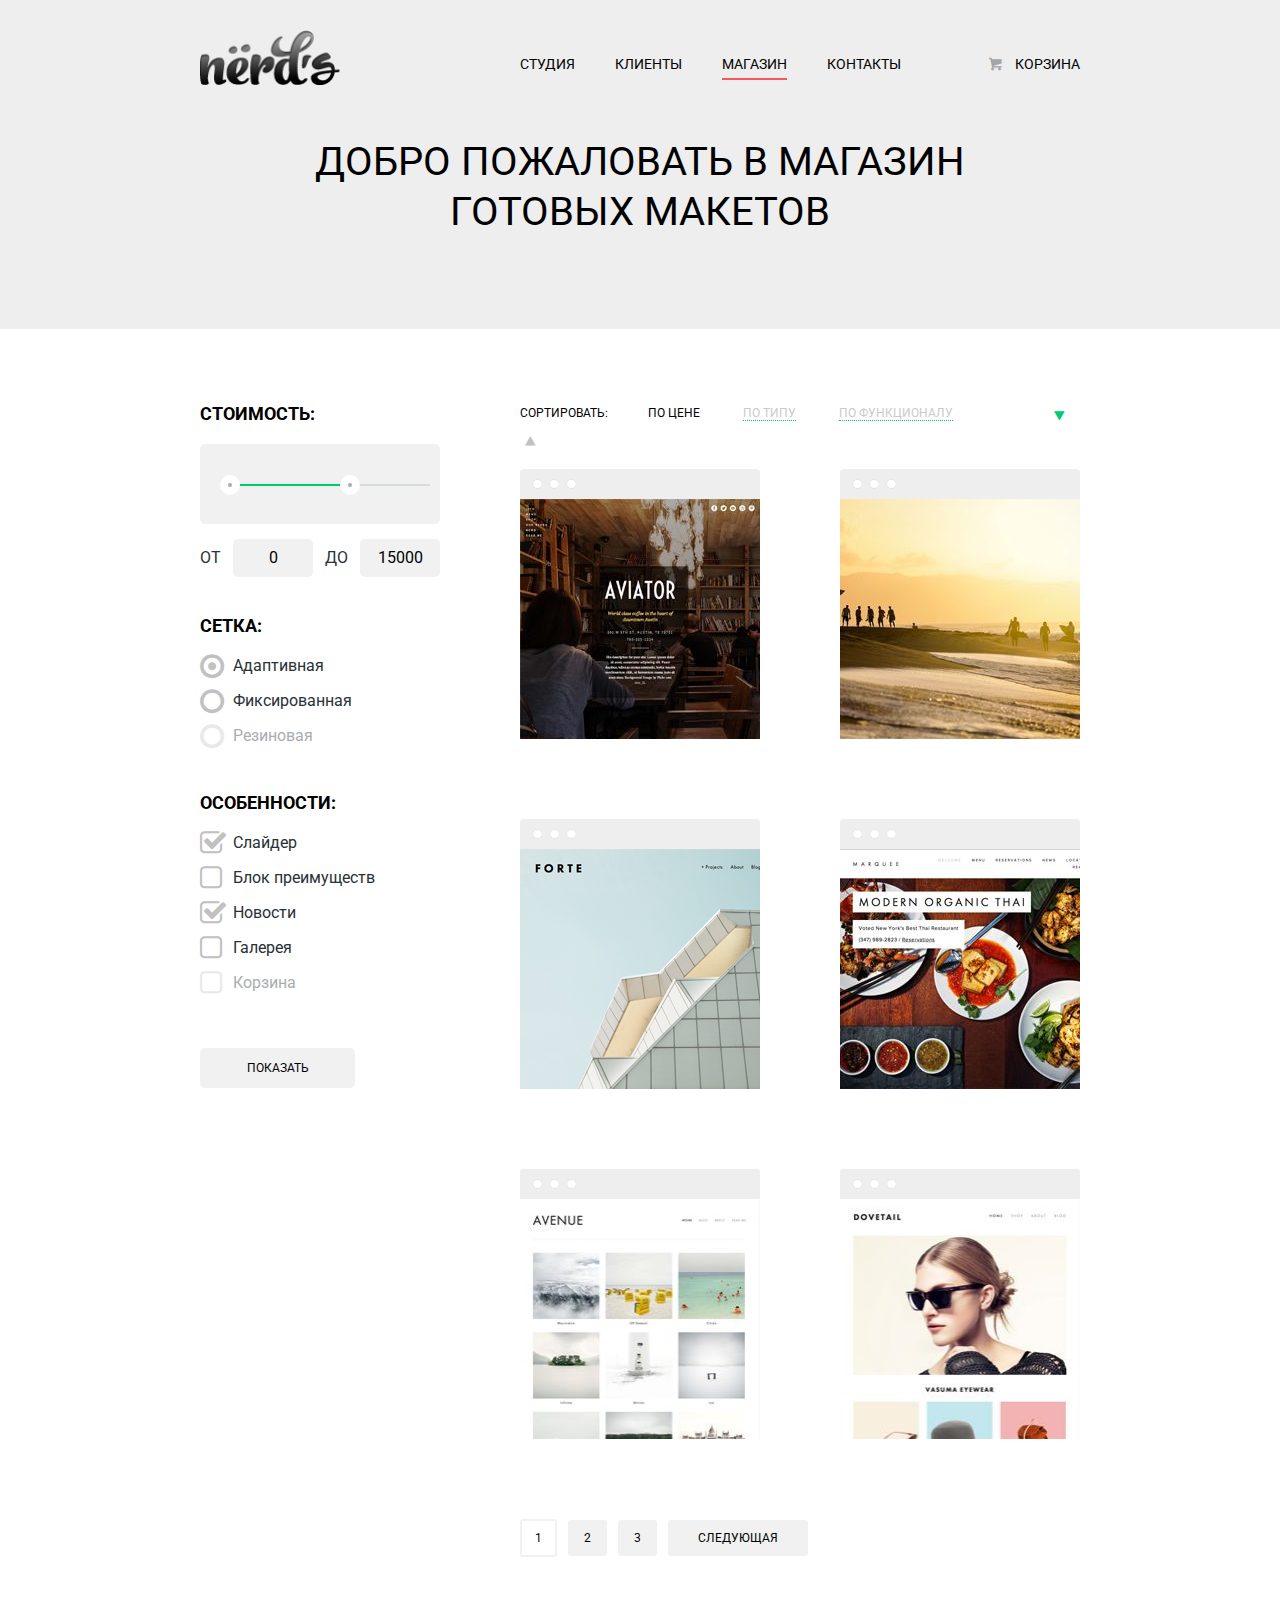
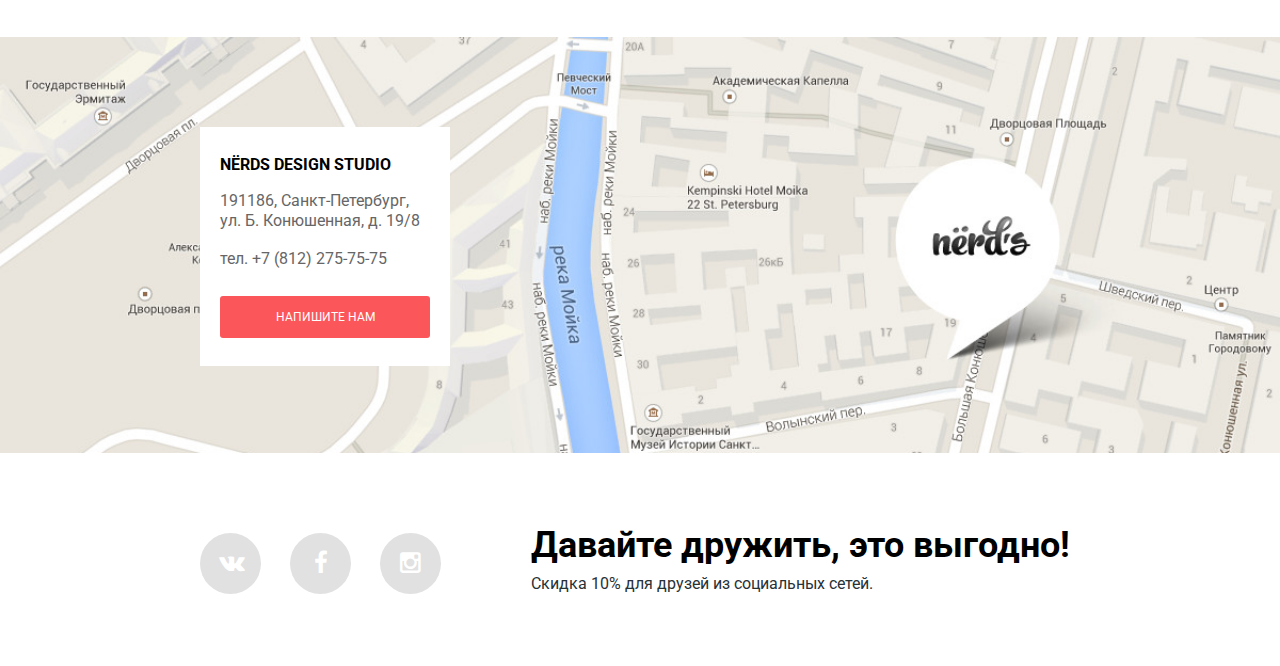
==== commit 50f41a6e: "Отступы, состояния элементов по стайлгайду" ====
--- a/nerds-catalogue.html
+++ b/nerds-catalogue.html
@@ -8,20 +8,21 @@
     <link href="css/style.css" rel="stylesheet">
   </head>
 	<body>
+
 		<header class="main-header">
 			<div class="container">
     			<a class="logo" href="index.html">
-            <img src="img/logo.png" alt="Лого «Нердс»">
+            <img src="img/logo.png" width="140" height="55" alt="Лого «Нердс»">
           </a>
   			<nav class="main-navigation">
     			<ul>
       			<li>
-        			<a href="#">Студия</a>
+        			<a href="index.html">Студия</a>
       			</li>
       			<li>
         			<a href="#">Клиенты</a>
       			</li>
-      			<li>
+      			<li class="current navigation-current">
         			<a href="#">Магазин</a>
       			</li>
       			<li>
@@ -42,7 +43,7 @@
 		<div class="catalogue-content">
 			<div class="container main-container">
 				<section class="catalogue-column-left">
-					<form class="filters" action="" method="get">
+					<form class="filters" action="https://echo.htmlacademy.ru" method="get">
 
 						<fieldset class="filter-unit">
               <h2 class="filter-title">Стоимость:</h2>
@@ -54,8 +55,8 @@
                 <div class="toggle max-toggle"></div>
               </div>
               <div class="price-controls">
-                от <input class="min-price" type="text" value="0">
-                до <input class="max-price" type="text" value="15000">
+                <span>от</span> <input class="min-price" type="text" value="0">
+                <span>до</span> <input class="max-price" type="text" value="15000">
               </div>
 						</fieldset>
 
@@ -72,7 +73,7 @@
                 </label>
                 <label>
                 <input type="radio" name="grid" value="Резиновая">
-                <span>Резиновая</span>
+                <span class="blocked">Резиновая</span>
                 </label>
               </div>
             </fieldset>
@@ -98,7 +99,7 @@
                 </label>
                 <label>
                   <input type="checkbox" name="feature" value="cart">
-                  <span>Корзина</span>
+                  <span class="blocked">Корзина</span>
                 </label>
               </div>
             </fieldset>
@@ -110,7 +111,7 @@
 				  <div class="sort clearfix">
             <span class="sort-title">Сортировать:</span>
             <ul class="sort-type">
-              <li><a href="">по цене</a></li>
+              <li class="sort-current"><a href="">по цене</a></li>
               <li><a href="">по типу</a></li>
               <li><a href="">по функционалу</a></li>
             </ul>
@@ -155,7 +156,7 @@
             <div class="item">
               <img src="img/item-organic.jpg" width="240" height="240" alt="item pic">
               <div class="item-description">
-                <h3 class="item-title">Modern Organic Thai</h3>
+                <h3 class="item-title item-title-long">Modern Organic Thai</h3>
                 <p class="item-text">Сайт для ресторана<br>
                 быстрого питания</p>
                 <a href="" class="btn buy-btn">10000 р.</a>
@@ -183,7 +184,7 @@
             </div>
 
           </div>
-          <div class="items-controls clearfix">
+          <div class="items-controls">
             <ul class="items-controls-list">
               <li class="active">1</li>
               <li><a href="">2</a></li>
@@ -197,16 +198,16 @@
 
 		<div class="map">
       <div class="map-description">
-        <h3>Nёrds Design Studio</h3>
-        <p>191186, Санкт-Петербург,<br>
+        <h3 class="map-title">Nёrds Design Studio</h3>
+        <p class="map-text">191186, Санкт-Петербург,<br>
         ул. Б. Конюшенная, д. 19/8</p>
-        <p>тел. +7 (812) 275-75-75</p>
+        <p class="map-text">тел. +7 (812) 275-75-75</p>
         <a href="#" class="btn btn-pop-up">Напишите нам</a>
       </div>
     </div>
 
 		<footer class="main-footer">
-      <div class="container">
+      <div class="container footer-container">
         <div class="footer-column-left">
           <a href="#" class="btn-social btn-social-vk"><i class="icon-vk"></i></a>
           <a href="#" class="btn-social btn-social-fb"><i class="icon-facebook"></i></a>
--- a/css/style.css
+++ b/css/style.css
@@ -67,7 +67,7 @@
 	margin: 0 auto;
 	padding-left: 10px;
 	padding-right: 10px;
-	outline: 1px solid red;
+	/*outline: 1px solid red;*/
 }
 
 a {
@@ -75,7 +75,12 @@
 	text-decoration: none;
 }
 
+p {
+  color: #283136;
+}
+
 .btn {
+  padding: 8px 40px;
   color: #FFFFFF;
   background: #fb565a;
   font-size: 12px;
@@ -87,6 +92,15 @@
   border-radius: 3px;
 }
 
+.btn:hover {
+  background: #d6494d;
+}
+
+.btn:active {
+  background:#b63538;
+  box-shadow: inset 0 3px 0 0 #9b2d30;
+}
+
 /*Хэдер*/
 
 .main-header {
@@ -130,13 +144,41 @@
   color: #a6a6a6;
 }
 
+.main-navigation a:hover, 
+.cart a:hover .icon-basket {
+  color: #fb565a;
+}
+
+.main-navigation a:active, 
+.cart a:active .icon-basket {
+  color: #ababab;
+}
+
+.navigation-current a {
+  position: relative;
+}
+
+.navigation-current a:after {
+  position: absolute;
+  content: '';
+  top: 22px;
+  left: 0;
+  width: 100%;
+  height: 2px;
+  background: #fb565a;
+}
+
+.navigation-current a:hover {
+  color: #000000;
+}
+
 /*Слайдер*/
 
 .slider-container {
 	position: relative;
   height: 326px;
   margin: 0 auto;
-  margin-bottom: 50px;
+  margin-bottom: 65px;
   background: #eeeeee;
 }
 
@@ -151,9 +193,17 @@
   width:480px;
 }
 
+.slide-info {
+  margin-top: 40px;
+}
+
 .slide-column-right {
   float:right;
   width:380px;
+}
+
+.slide:nth-child(2) img {
+  margin-left: 100px;
 }
 
 .slider-container input[type=radio] {
@@ -205,7 +255,7 @@
 }
 
 .slide-text {
-  margin-bottom: 30px;
+  margin-bottom: 35px;
 }
 
 .btn-learn-more {
@@ -213,7 +263,7 @@
 }
 
 .main-container {
-  margin-bottom: 84px;
+  margin-bottom: 80px;
 }
 
 /*Блок фичерс*/
@@ -249,7 +299,7 @@
 .feature-item .btn {
   display: inline-block;
   vertical-align: middle;
-  margin-top: 25px;
+  margin-top: 10px;
   padding: 8px 40px;
 }
 
@@ -257,15 +307,33 @@
   background: #00ca74;
 }
 
+.feature-item .btn-green:hover {
+  background: #01a25e;
+}
+
+.feature-item .btn-green:active {
+  background: #009053;
+  box-shadow: inset 0 3px 0 0 #007b47;
+}
+
 .feature-item .btn-yellow {
   background: #efc84a;
 }
 
+.feature-item .btn-yellow:hover {
+  background: #d6ae2c;
+}
+
+.feature-item .btn-yellow:active {
+  background: #c09b24;
+  box-shadow: inset 0 3px 0 0 #a3841f;
+}
+
 /*Блок информации*/
 
 .info {
   font-size: 16px;
-  padding: 32px 0;
+  padding: 32px 0 48px 0;
   border-bottom: 2px solid #eee;
 }
 
@@ -273,7 +341,12 @@
   font-size: 36px;
   font-weight: 500;
   line-height: 36px;
+  margin-top: 35px;
   margin-bottom: 20px;
+}
+
+.info-text {
+  margin-bottom: 30px;
 }
 
 .info-row h3 {
@@ -296,8 +369,9 @@
 
 .info-list li {
   position: relative;
-  margin-bottom: 23px;
+  margin-bottom: 20px;
   padding-left: 35px;
+  color: #283136;
 }
 
 .info-column-left .info-list li:after,
@@ -325,6 +399,7 @@
 }
 
 .since-style {
+  padding-top: 3px;
   border-bottom: 2px solid #eeeeee;
 }
 
@@ -332,6 +407,7 @@
   position: absolute;
   top: 120px;
   left: 65px;
+  padding-top: 3px;
   padding-right: 13px;
   padding-left: 13px;
   text-align: center;
@@ -345,14 +421,14 @@
   display: inline-block;
   max-width: 880px;
   margin: 0 auto;
-  padding: 55px 12px 32px 12px;
+  padding: 50px 12px 30px 12px;
   text-align: center;
   vertical-align: middle;
   border-bottom: 2px solid #eee;
 }
 .partners a {
   display: inline-block;
-  margin-right: 120px;
+  margin-right: 118px;
   vertical-align: middle;
   opacity: .25;
 }
@@ -361,12 +437,17 @@
   margin-right: 0;
 }
 
+.partners a:hover,
+.partners a:active {
+  opacity: 1;
+}
+
 /*Блок карты*/
 
 .map {
   position: relative;
-  width: auto;
-  height: 420px;
+  width: 100%;
+  height: 416px;
   margin: 0 auto;
   padding: 0;
   background: #FFFFFF url('../img/map.jpg') no-repeat;
@@ -377,59 +458,88 @@
   width: 250px;
   position: absolute;
   top: 90px;
-  left: 170px;
-  padding: 25px 20px;
+  bottom: 87px;
+  left: 200px;
+  padding: 23px 20px 25px 20px;
+  background: #FFFFFF;
+}
+
+.map-title {
+  margin: 0;
+  font-size: 16px;
+  line-height: 30px;
+  text-transform: uppercase;
+}
+
+.map-text {
+  margin: 0;
+  padding-top: 11px;
+  padding-bottom: 7px;
   font-size: 16px;
   line-height: 20px;
-  background: #FFFFFF;
+  color: #666666;
 }
 
 .map-description .btn-pop-up {
   display: block;
-  margin-top: 25px;
+  margin-top: 20px;
   padding: 12px 48px;
 }
 
 /*Футер*/
 
 .main-footer {
-  padding: 70px 0;
+  padding: 45px 0 35px 0;
+}
+
+.footer-container {
+  margin-bottom: 20px;
 }
 
 .footer-column-left {
   float: left;
   width: 280px;
-  margin-right: 50px;
-  padding-top: 25px;
+  padding-top: 35px;
 }
 
 .btn-social {
   font-size: 24px;
-  line-height: 55px;
+  line-height: 60px;
   display: inline-block;
-  vertical-align: bottom;
+  vertical-align: top;
   width: 61px;
   height: 61px;
-  margin-right: 28px;
+  margin-right: 25px;
   text-align: center;
   color: #FFFFFF;
   border-radius: 50%;
   background: #e1e1e1;
 }
 
+.btn-social:hover {
+  background: #fb565a;
+}
+
+.btn-social:active {
+  background: #d6494d;
+  box-shadow: inset 0 3px 0 0 #b63e42;
+}
+
 .footer-column-right {
   float: right;
-  width: 550px;
   margin: 0;
+  margin-right: 10px;
   padding: 0;
 }
 
 .footer-heading {
   font-size: 36px;
   line-height: 36px;
+  margin-bottom: 10px;
 }
 
 .footer-text {
+  margin-top: 5px;
   font-size: 16px;
   line-height: 22px;
 }
@@ -439,8 +549,9 @@
 .welcome {
   display: inline-block;
   vertical-align: middle;
-  width: 900px;
+  width: 880px;
   margin: 0 auto;
+  padding-top: 15px;
   padding-bottom: 50px;
   text-align: center;
 }
@@ -454,7 +565,7 @@
 /*Контент каталога*/
 
 .catalogue-content {
-  margin-top: 80px;
+  margin-top: 55px;
 }
 
 
@@ -473,7 +584,7 @@
 
 .filter-unit {
   margin: 0;
-  margin-bottom: 40px;
+  margin-bottom: 20px;
   padding: 0;
   border: none;
 }
@@ -487,6 +598,11 @@
 
 .filter-unit label {
   display: block;
+}
+
+.filter-unit span, 
+.price-controls span {
+  color: #283136;
 }
 
 .range-controls {
@@ -540,21 +656,16 @@
 .min-price,
 .max-price {
   font-family: 'Roboto', 'Arial', sans-serif;
-  font-size: 16px;
-  line-height: 22px;
-  text-align: center;
-  color: #283136;
-  border: none;
-  border-radius: 5px;
-  background: #f1f1f1;
-}
-
-.min-price,
-.max-price {
   width: 80px;
   margin-right: 8px;
   margin-left: 8px;
   padding: 8px 15px;
+  font-size: 16px;
+  line-height: 22px;
+  text-align: center;
+  border: none;
+  border-radius: 5px;
+  background: #f1f1f1;
 }
 
 .max-price {
@@ -572,13 +683,17 @@
   vertical-align: top;
   width: 23px;
   margin-right: 10px;
-  margin-bottom: 13px;
+  margin-bottom: 15px;
   font-family: 'symbols-nerds';
   font-size: 28px;
   line-height: 20px;
   color: #c1c1c1;
 }
 
+.filter-unit:nth-child(2) {
+  margin-bottom: 12px;
+}
+
 .filter-unit input[type="radio"] + span::before {
   content: '\25cb'; 
 }
@@ -593,16 +708,44 @@
 
 .filter-unit input[type="checkbox"]:checked + span::before {
   content: '\2611';
+}
+
+.filter-unit label:hover span {
+  color: #000000;
+  cursor: pointer;
+}
+
+.filter-unit label:hover input + span::before {
+  color: #b5b5b5;
+}
+
+.filter-unit .blocked {
+  color: #a9adaf;
+}
+
+.filter-unit .blocked::before {
+  color: #e9e9e9;
 }
 
 .filter-btn {
   width: 155px;
   height: 40px;
+  margin-top: 20px;
   color: #000000;
   border: none;
   border-radius: 5px;
   background: #f1f1f1;
   cursor: pointer;
+  outline: 0;
+}
+
+.filter-btn:hover {
+  background: #e5e5e5;
+}
+
+.filter-btn:active {
+  background: #d5d5d5;
+  box-shadow: inset 0 3px 0 0 #b5b5b5;
 }
 
 /*Правая колонка*/
@@ -615,10 +758,12 @@
   padding: 0;
 }
 
+/*Сортировка*/
+
 .sort {
   display: block;
   margin-top: 15px;
-  margin-bottom: 20px;
+  margin-bottom: 15px;
   font-size: 12px;
   line-height: 18px;
 }
@@ -638,7 +783,7 @@
 
 .sort-type {
   float: left;
-  margin-right: 50px;
+  margin-right: 96px;
 }
 
 .sort-type li {
@@ -658,6 +803,21 @@
   border-bottom: 1px dotted #00ca74;
 }
 
+.sort-type a:hover {
+  color: #000000;
+  border-bottom: 1px solid #00ca74;
+}
+
+.sort-type a:active {
+  color: #000000;
+  border-bottom: none;
+}
+
+.sort-current a {
+  color: #000000;
+  border: none;
+}
+
 .sort-arrows li {
   display: inline-block;
   vertical-align: middle;
@@ -666,24 +826,40 @@
 .icon-down-dir, 
 .icon-up-dir {
   font-size: 23px;
-  line-height: 20px;
+  line-height: 18px;
   color: #c1c1c1;
 }
 
 .active-arrow {
   color: #00ca74;
 }
+ 
+.sort-arrows i:hover {
+  color: #b5b5b5;
+}
+
+.sort-arrows i:active {
+  color: #000000;
+}
+
+.icon-down-dir::before,
+.icon-up-dir::before {
+  width: auto;
+  margin-right: 0;
+}
+
+/*Контент*/
 
 .item {
   float: left;
   width: 240px;
-  height: 240px;
   position: relative;
   margin-right: 80px;
   margin-bottom: 80px;
   margin-left: 0;
   padding-top: 30px;
   background: #eeeeee;
+  line-height: 0px;
   border-radius: 3px;
 }
 
@@ -691,30 +867,29 @@
   margin-right: 0;
 }
 
-.item::before, 
-.item::after {
+.item::before {
   position: absolute;
   content: '';
-  width: 9px;
-  height: 9px;
-  background: #FFFFFF;
-  border-radius: 50%;
-}
-
-.item::before {
   top: 10px;
-  left: 10px;
-}
-
-.item::after {
-  top: 10px;
-  left: 25px;
+  left: 12px;
+  width: 44px;
+  height: 10px;
+  background: url(../img/hat-controls.png) no-repeat;
 }
 
 .item-description {
   display: none;
-  width: 200px;
-  height: 200px;
+  position: absolute;
+  top: 50px;
+  right: 20px;
+  left: 20px;
+  bottom: 20px;
+  padding-top: 35px;
+  padding-right: 20px;
+  padding-left: 20px;
+  padding-bottom: 10px;
+  text-align: center;
+  background: #FFFFFF;
 }
 
 .item:hover {
@@ -723,57 +898,49 @@
 
 .item:hover .item-description {
   display: block;
-  position: absolute;
-  top: 50px;
-  left: 20px;
-  right: 20px;
-  text-align: center;
-  background: #FFFFFF;
 }
 
 .item-title {
-  margin-top: 36px;
+  margin-top: 0;
+  margin-bottom: 10px;
   font-size: 18px;
   line-height: 24px;
   text-transform: uppercase;
 }
 
 .item-text {
+  margin-top: 0;
+  margin-bottom: 0;
   font-size: 14px;
   line-height: 18px;
-  margin-bottom: 20px;
-}
-
-.item:nth-child(4) .item-title {
-  margin-bottom: -10px;
-}
-
-.item:nth-child(4) .item-text {
-  margin-bottom: 10px;
+}
+
+.item-title-long {
+  margin-bottom: 0;
+  line-height: 24px;
 }
 
 .buy-btn {
-  display: inline-block;
-  vertical-align: middle;
-  position: relative;
-  width: 140px;
+  display: block;
+  position: absolute;
+  right: 30px;
+  bottom: 30px;
+  left: 30px;
   font-size: 18px;
-  line-height: 9px;
-  margin-bottom: 30px;
   padding: 12px 30px;
 }
+
+/*Пагинатор*/
 
 .items-controls {
   float: left;
 }
 
 .items-controls-list {
-  width: 285px;
   margin: 0;
   padding: 0;
   font-size: 12px;
   line-height: 18px;
-  cursor: pointer;
   list-style: none;
 }
 
@@ -782,11 +949,9 @@
   margin-right: 8px;
   vertical-align: middle;
   border-radius: 3px;
-  background: #f1f1f1;
-  padding: 10px 15px;
-}
-
-.item-controls-list li:last-child {
+}
+
+.items-controls-list li:last-child {
   margin-right: 0;
 }
 
@@ -794,5 +959,24 @@
   padding: 8px 13px;
   background: #FFFFFF;
   border: 2px solid #f1f1f1; 
-  cursor: default;
+}
+
+.items-controls-list li a {
+  padding: 11px 16px;
+  background: #f1f1f1;
+  border-radius: 3px;
+  text-transform: uppercase;
+}
+
+.items-controls-list li:last-child a {
+  padding: 11px 30px;
+}
+
+.items-controls-list a:hover {
+  background: #e5e5e5;
+}
+
+.items-controls-list a:active {
+  background: #d5d5d5;
+  box-shadow: inset 0 3px 0 0 #b5b5b5;
 }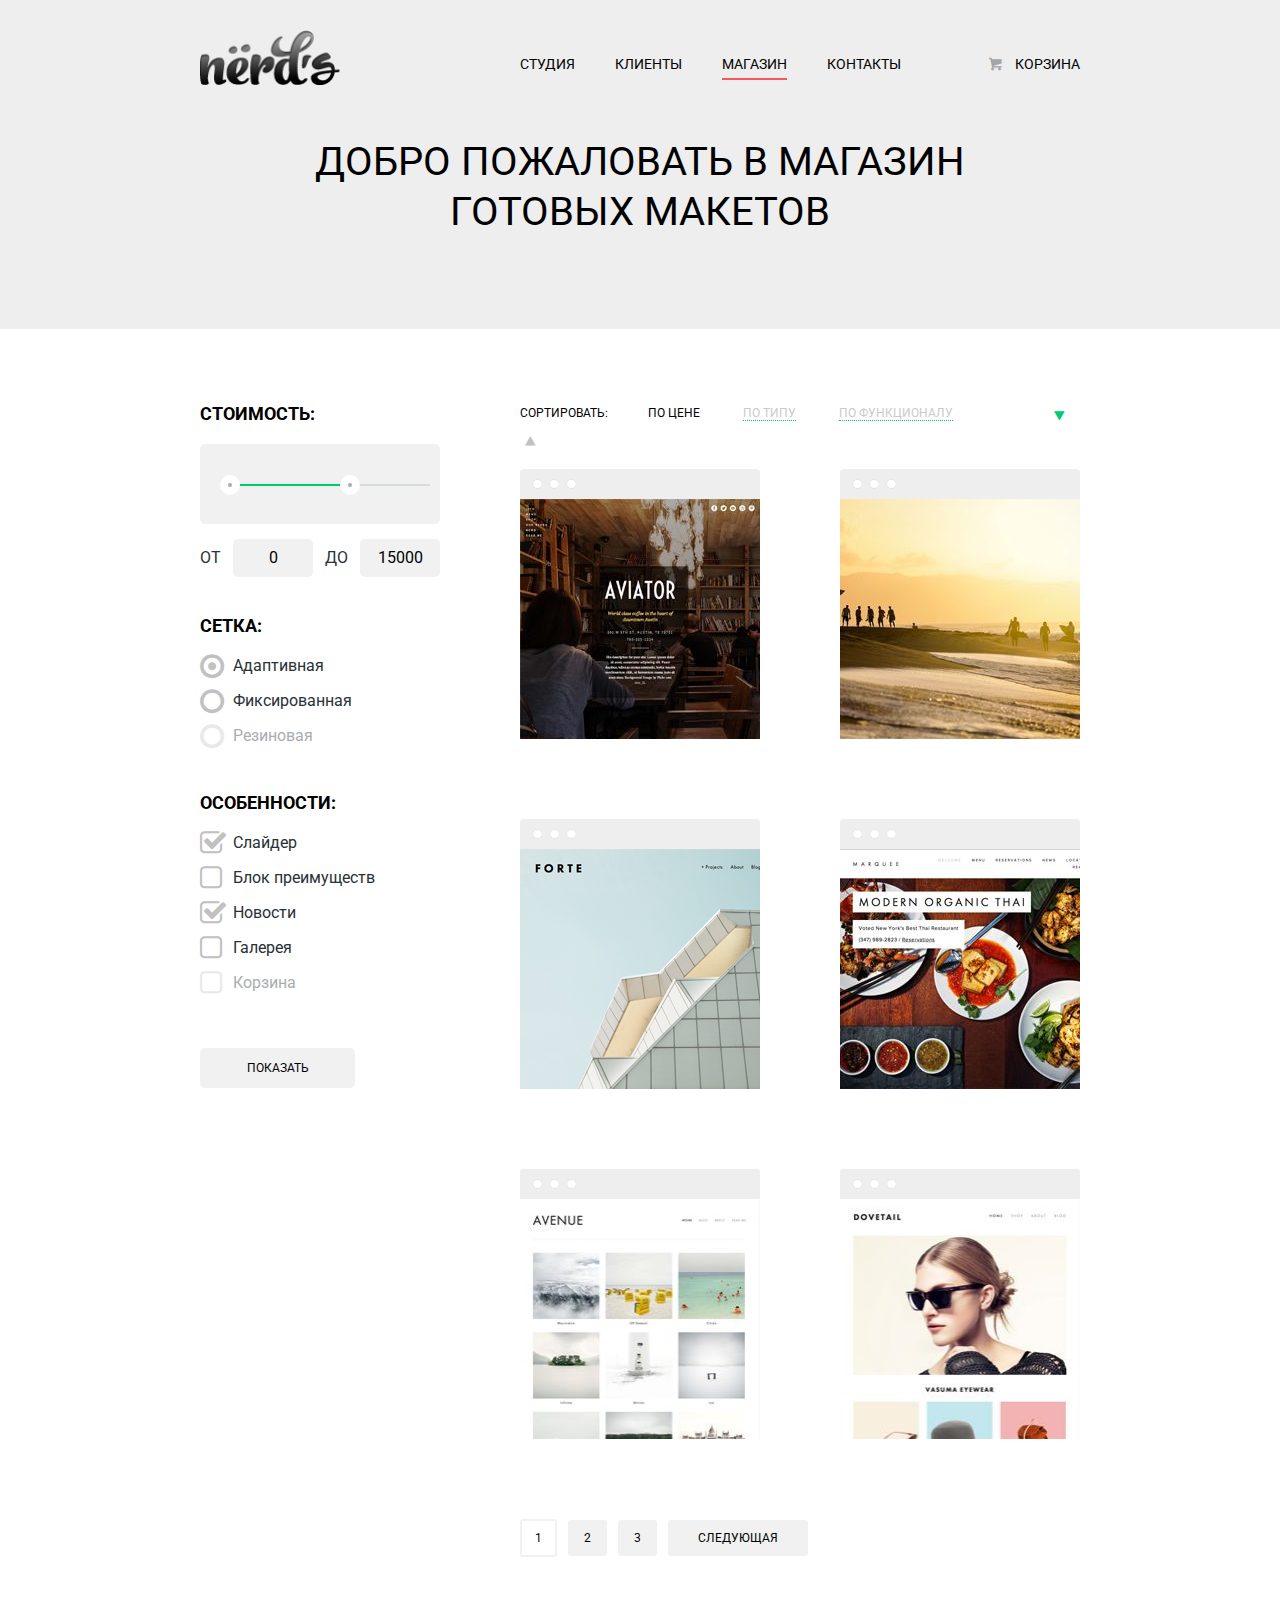
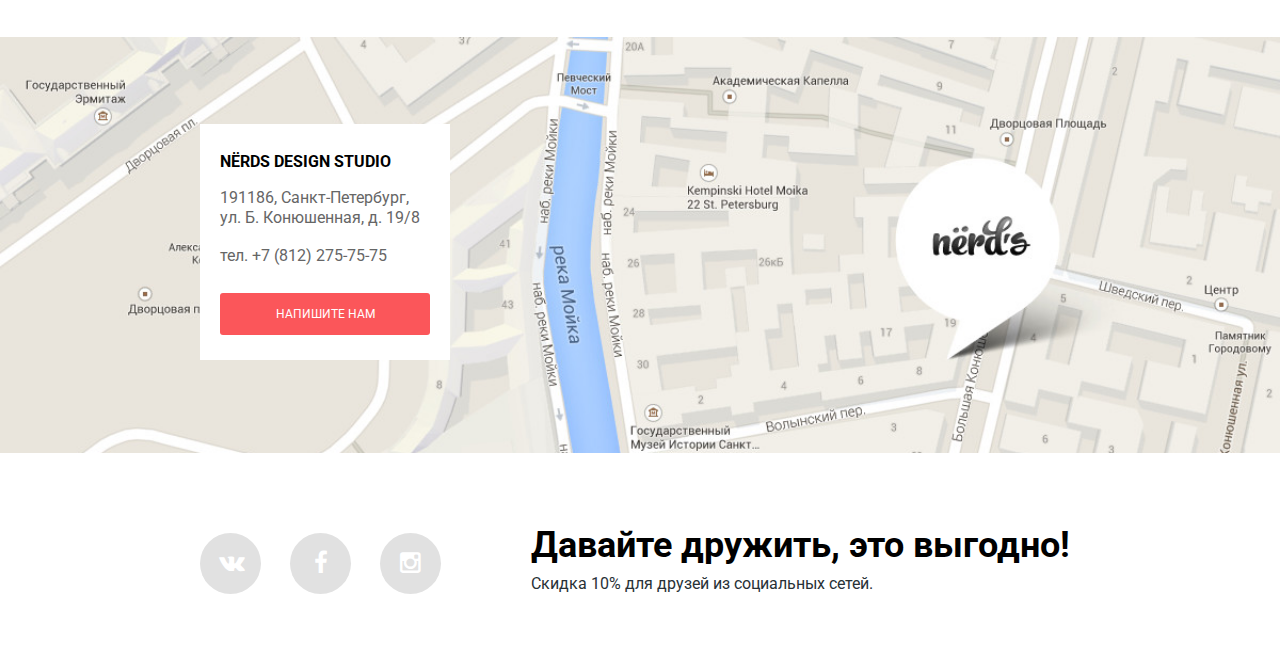
==== commit 742ccc39: "Прописан скрипт, добавлен блок с картой, базовая оптимизация личного проекта" ====
--- a/nerds-catalogue.html
+++ b/nerds-catalogue.html
@@ -5,7 +5,7 @@
     <title>Нёрдс Каталог</title>
     <link href="https://fonts.googleapis.com/css?family=Roboto:500,400,700&amp;subset=cyrillic,latin" rel="stylesheet">
     <link href="css/normalize.css" rel="stylesheet">
-    <link href="css/style.css" rel="stylesheet">
+    <link href="css/style.min.css" rel="stylesheet">
   </head>
 	<body>
 
@@ -72,7 +72,7 @@
                 <span>Фиксированная</span>
                 </label>
                 <label>
-                <input type="radio" name="grid" value="Резиновая">
+                <input type="radio" name="grid" value="Резиновая" disabled>
                 <span class="blocked">Резиновая</span>
                 </label>
               </div>
@@ -98,7 +98,7 @@
                   <span>Галерея</span>
                 </label>
                 <label>
-                  <input type="checkbox" name="feature" value="cart">
+                  <input type="checkbox" name="feature" value="cart" disabled>
                   <span class="blocked">Корзина</span>
                 </label>
               </div>
@@ -197,12 +197,17 @@
 		</div>
 
 		<div class="map">
-      <div class="map-description">
-        <h3 class="map-title">Nёrds Design Studio</h3>
-        <p class="map-text">191186, Санкт-Петербург,<br>
-        ул. Б. Конюшенная, д. 19/8</p>
-        <p class="map-text">тел. +7 (812) 275-75-75</p>
-        <a href="#" class="btn btn-pop-up">Напишите нам</a>
+      <div class="map-container">
+        <iframe src="https://www.google.com/maps/embed?pb=!1m18!1m12!1m3!1d1998.5991043651577!2d30.320894616018656!3d59.93879418187626!2m3!1f0!2f0!3f0!3m2!1i1024!2i768!4f13.1!3m3!1m2!1s0x4696310fca5ba729%3A0xea9c53d4493c879f!2z0JHQvtC70YzRiNCw0Y8g0JrQvtC90Y7RiNC10L3QvdCw0Y8g0YPQuy4sIDE5LCDQodCw0L3QutGCLdCf0LXRgtC10YDQsdGD0YDQsywgMTkxMTg2!5e0!3m2!1sru!2sru!4v1455601156577" width="100%" height="416" frameborder="0" style="border:0" allowfullscreen></iframe>
+      </div>
+      <div class="container description-container">
+        <div class="map-description">
+          <h3 class="map-title">Nёrds Design Studio</h3>
+          <p class="map-text">191186, Санкт-Петербург,<br>
+          ул. Б. Конюшенная, д. 19/8</p>
+          <p class="map-text">тел. +7 (812) 275-75-75</p>
+          <a href="#" class="btn btn-pop-up">Напишите нам</a>
+        </div>
       </div>
     </div>
 
@@ -220,5 +225,32 @@
       </div>
     </footer>
 
+<!-- Pop-up -->
+
+    <div class="pop-up">
+      <div class="pop-up-close">Закрыть</div>
+      <div class="pop-up-container clearfix">
+        <form class="pop-up-form" action="https://echo.htmlacademy.ru" method="post">
+          
+          <div class="pop-up-block pop-up-login">
+            <label class="pop-up-label">Ваше имя:</label>
+            <input type="text" class="pop-up-field login-field" name="login" placeholder="представьтесь, пожалуйста">
+          </div>
+
+          <div class="pop-up-block pop-up-mail">
+            <label class="pop-up-label">Ваш e-mail:</label>
+            <input type="text" class="pop-up-field mail-field" name="mail" placeholder="для отправки ответа">
+          </div>
+
+          <div class="pop-up-block pop-up-comment clearfix">
+            <label class="pop-up-label">Текст письма:</label>
+            <textarea class="pop-up-field comment-field" name="comment" placeholder="в свободной форме"></textarea>
+          </div>
+
+          <button type="submit" class="btn pop-up-submit">Отправить</button>
+        </form>
+      </div>
+    </div>
+  <script src="js/script.min.js"></script>
   </body>
 </html>
--- a/css/style.min.css
+++ b/css/style.min.css
@@ -0,0 +1 @@
+@font-face{font-weight:400;font-style:normal;font-family:"symbols-nerds";src:url("../fonts/symbols-nerds.woff") format("woff"),url("../fonts/symbols-nerds.woff2") format("woff2")}[class*=" icon-"]::before,[class^=icon-]::before{display:inline-block;width:1em;margin-right:.2em;margin-left:.2em;font-weight:400;line-height:1em;font-family:"symbols-nerds";text-align:center;text-transform:none;text-decoration:inherit;font-style:normal;font-variant:normal;speak:none}.icon-basket::before{content:"\62"}.icon-facebook::before{content:"\66"}.icon-twitter::before{content:"\74"}.icon-vk::before{content:"\76"}.icon-up-dir::before{content:"\25b2"}.icon-down-dir::before{content:"\25bc"}.icon-circle::before{content:"\25cb"}.icon-circle-dot::before{content:"\25cf"}.icon-check-off::before{content:"\2610"}.icon-check-on::before{content:"\2611"}.icon-instagramm::before{content:"📷"}*{box-sizing:border-box}body{margin:0 auto;padding:0;min-width:900px;font-family:'Roboto','Arial',sans-serif;font-size:16px;line-height:22px;color:#000}.clearfix:after,.clearfix:before,.container:after,.container:before{content:'';display:table;clear:both}.container{width:900px;margin:0 auto;padding-left:10px;padding-right:10px}.btn,a{color:#000;text-decoration:none}p{color:#283136}.btn{padding:8px 40px;color:#fff;background:#fb565a;font-size:12px;line-height:18px;font-weight:400;text-align:center;text-transform:uppercase;border-radius:3px}.btn:hover{background:#d6494d}.btn:active{background:#b63538;box-shadow:inset 0 3px 0 0 #9b2d30}.main-header{padding-top:20px;padding-bottom:15px;font-size:14px;line-height:30px;text-transform:uppercase;background:#eee}.logo{display:block;float:left;margin-right:180px;padding-top:10px}.main-navigation{list-style:none}.main-navigation li{float:left;display:inline-block;margin-right:40px;padding-top:15px}.main-navigation li:last-child{margin-right:0}.cart{float:right;padding-top:15px}.icon-basket{margin-right:10px;color:#a6a6a6}.cart a:hover .icon-basket,.main-navigation a:hover{color:#fb565a}.cart a:active .icon-basket,.main-navigation a:active{color:#ababab}.navigation-current a{position:relative}.navigation-current a:after{position:absolute;content:'';top:22px;left:0;width:100%;height:2px;background:#fb565a}.navigation-current a:hover{color:#000}.slider-container{position:relative;height:326px;margin:0 auto 65px;background:#eee}.slide{display:none;width:100%;height:100%}.slide-column-left{float:left;width:480px}.slide-info{margin-top:40px}.slide-column-right{float:right;width:380px}.slide:nth-child(2) img{margin-left:100px}.slider-container input[type=radio]{position:absolute;opacity:0}.slider-controls{position:absolute;bottom:95px;left:50%;width:200px;height:10px;margin-left:-100px;text-align:center;z-index:1000}.slider-controls label{display:inline-block;width:10px;height:10px;margin-right:3px;background:#fff;border:3px solid #fff;vertical-align:top;border-radius:50%;cursor:pointer}#btn-1:checked~.slider-controls label[for=btn-1],#btn-2:checked~.slider-controls label[for=btn-2],#btn-3:checked~.slider-controls label[for=btn-3]{background:#c1c1c1}#btn-1:checked~.slider .slide:nth-child(1),#btn-2:checked~.slider .slide:nth-child(2),#btn-3:checked~.slider .slide:nth-child(3){display:block}.slide-heading{margin-bottom:20px;font-size:36px;line-height:36px;font-weight:400}.slide-text{margin-bottom:35px}.btn-learn-more{padding:10px 70px}.main-container{margin-bottom:80px}.features{padding-top:15px;border-bottom:2px solid #eee}.feature-item{float:left;width:240px;margin-right:80px;margin-bottom:77px;padding:0}.feature-item:last-child{margin-right:0}.feature-title{font-size:18px;line-height:30px;text-transform:uppercase}.feature-text{font-size:15px;line-height:22px}.feature-item .btn{display:inline-block;vertical-align:middle;margin-top:10px;padding:8px 40px}.feature-item .btn-green{background:#00ca74}.feature-item .btn-green:hover{background:#01a25e}.feature-item .btn-green:active{background:#009053;box-shadow:inset 0 3px 0 0 #007b47}.feature-item .btn-yellow{background:#efc84a}.feature-item .btn-yellow:hover{background:#d6ae2c}.feature-item .btn-yellow:active{background:#c09b24;box-shadow:inset 0 3px 0 0 #a3841f}.info{font-size:16px;padding:32px 0 48px;border-bottom:2px solid #eee}.info-heading{font-size:36px;font-weight:500;line-height:36px;margin-top:35px;margin-bottom:20px}.info-text{margin-bottom:30px}.info-row h3{text-transform:uppercase;font-weight:400;font-size:16px;line-height:22px}.info-column-left{float:left;width:610px}.info-list{margin:0;padding:0;list-style:none}.info-list li{position:relative;margin-bottom:20px;padding-left:35px;color:#283136}.info-list li:after{content:'';position:absolute;top:10px;left:0;width:24px;height:1px;background:#fb565a}.info-column-right{float:right;position:relative;width:240px}.info-column-right a{display:block;margin-bottom:25px;margin-left:30px;padding-top:25px}.since-style{padding-top:3px;border-bottom:2px solid #eee}.since-style span{position:absolute;top:120px;left:65px;padding-top:3px;padding-right:13px;padding-left:13px;text-align:center;text-transform:uppercase;background:#fff}.partners,.partners a{display:inline-block;vertical-align:middle}.partners{max-width:880px;margin:0 auto;padding:50px 12px 30px;text-align:center;border-bottom:2px solid #eee}.partners a{margin-right:118px;opacity:.25}.partners a:last-child{margin-right:0}.partners a:active,.partners a:hover{opacity:1}.map,.map-container{width:100%;height:416px}.map{margin:0 auto;padding:0;background:#fff url('../img/map.jpg') no-repeat;background-size:cover;position:relative}.map-container{position:absolute;left:0;top:0}.description-container{padding-top:87px}.map-description{width:250px;position:relative;padding:23px 20px 25px;background:#fff}.map-text,.map-title{margin:0;font-size:16px}.map-title{text-transform:uppercase;line-height:30px}.map-text{padding-top:11px;padding-bottom:7px;line-height:20px;color:#666}.map-description .btn-pop-up{display:block;margin-top:20px;padding:12px 48px}.main-footer{padding:45px 0 35px}.footer-container{margin-bottom:20px}.footer-column-left{float:left;width:280px;padding-top:35px}.btn-social{font-size:24px;line-height:60px;display:inline-block;vertical-align:top;width:61px;height:61px;margin-right:25px;text-align:center;color:#fff;border-radius:50%;background:#e1e1e1}.btn-social:hover{background:#fb565a}.btn-social:active{background:#d6494d;box-shadow:inset 0 3px 0 0 #b63e42}.footer-column-right{float:right;margin:0 10px 0 0;padding:0}.footer-heading{font-size:36px;line-height:36px;margin-bottom:10px}.footer-text{margin-top:5px;font-size:16px;line-height:22px}.welcome{display:inline-block;vertical-align:middle;width:880px;margin:0 auto;padding-top:15px;padding-bottom:50px;text-align:center}h1{font-size:40px;line-height:50px;font-weight:400}.catalogue-content{margin-top:55px}.catalogue-column-left{float:left;font-size:16px;line-height:20px;padding-right:40px}.filters{width:240px}.filter-unit{margin:0 0 20px;padding:0;border:none}.filter-title{margin-bottom:15px;font-size:18px;line-height:30px;text-transform:uppercase}.filter-unit label{display:block}.filter-unit span,.price-controls span{color:#283136}.range-controls{position:relative;height:80px;margin-bottom:15px;border-radius:5px;background:#f1f1f1}.scale{position:absolute;width:200px;height:2px;top:40px;left:30px;background:#d7dcde}.bar{width:130px;height:2px;background:#00ca74}.toggle{position:absolute;top:31px;left:15px;width:4px;height:4px;background-color:#ababab;border:8px solid #fff;border-radius:50%;cursor:pointer;box-sizing:initial}.min-toggle{left:20px}.max-toggle{left:140px}.price-controls{text-transform:uppercase}.max-price,.min-price{font-family:'Roboto','Arial',sans-serif;width:80px;margin-right:8px;margin-left:8px;padding:8px 15px;font-size:16px;line-height:22px;text-align:center;border:none;border-radius:5px;background:#f1f1f1}.max-price{margin-right:0}.filter-unit input[type=checkbox],.filter-unit input[type=radio]{display:none}.filter-unit input+span::before{display:inline-block;vertical-align:top;width:23px;margin-right:10px;margin-bottom:15px;font-family:'symbols-nerds';font-size:28px;line-height:20px;color:#c1c1c1}.filter-unit:nth-child(2){margin-bottom:12px}.filter-unit input[type=radio]+span::before{content:'\25cb'}.filter-unit input[type=radio]:checked+span::before{content:'\25cf'}.filter-unit input[type=checkbox]+span::before{content:'\2610'}.filter-unit input[type=checkbox]:checked+span::before{content:'\2611'}.filter-unit label:hover span{color:#000;cursor:pointer}.filter-unit label:hover input+span::before{color:#b5b5b5}.filter-unit .blocked{color:#a9adaf}.filter-unit .blocked::before{color:#e9e9e9}.filter-unit .blocked:hover{cursor:auto}.filter-unit label:hover .blocked{color:#a9adaf}.filter-unit label:hover .blocked::before{color:#e9e9e9}.filter-btn{width:155px;height:40px;margin-top:20px;color:#000;border:none;border-radius:5px;background:#f1f1f1;cursor:pointer;outline:0}.filter-btn:hover{background:#e5e5e5}.filter-btn:active{background:#d5d5d5;box-shadow:inset 0 3px 0 0 #b5b5b5}.catalogue-column-right{float:right;width:560px;margin:5px 0 0;padding:0}.sort{margin-top:15px;margin-bottom:15px;font-size:12px;line-height:18px}.sort-title{float:left;margin-right:40px;text-transform:uppercase}.sort-arrows,.sort-type{list-style:none;padding:0}.sort-arrows{margin:0}.sort-type{float:left;margin:0 96px 0 0}.sort-type li{display:inline-block;vertical-align:middle;margin-right:40px}.sort-type li:last-child{margin-right:0}.sort-type a{position:relative;text-transform:uppercase;color:#cacaca;border-bottom:1px dotted #00ca74}.sort-type a:hover{color:#000;border-bottom:1px solid #00ca74}.sort-type a:active{color:#000;border-bottom:none}.sort-current a{color:#000;border:none}.sort-arrows li{display:inline-block;vertical-align:middle}.icon-down-dir,.icon-up-dir{font-size:23px;line-height:18px;color:#c1c1c1}.active-arrow{color:#00ca74}.sort-arrows i:hover{color:#b5b5b5}.sort-arrows i:active{color:#000}.icon-down-dir::before,.icon-up-dir::before{width:auto;margin-right:0}.item{float:left;width:240px;position:relative;margin-right:80px;margin-bottom:80px;margin-left:0;padding-top:30px;background:#eee;line-height:0;border-radius:3px}.item:nth-child(2n){margin-right:0}.item::before{position:absolute;content:'';top:10px;left:12px;width:44px;height:10px;background:url(../img/hat-controls.png) no-repeat}.item-description{display:none;position:absolute;top:50px;right:20px;left:20px;bottom:20px;padding:35px 20px 10px;text-align:center;background:#fff}.item:hover{background:#797979}.item:hover .item-description{display:block}.item-title{margin-top:0;margin-bottom:10px;font-size:18px;line-height:24px;text-transform:uppercase}.item-text{margin-top:0;margin-bottom:0;font-size:14px;line-height:18px}.item-title-long{margin-bottom:0;line-height:24px}.buy-btn{display:block;position:absolute;right:30px;bottom:30px;left:30px;font-size:18px;padding:12px 30px}.items-controls{float:left}.items-controls-list{margin:0;padding:0;font-size:12px;line-height:18px;list-style:none}.items-controls-list li{display:inline-block;margin-right:8px;vertical-align:middle;border-radius:3px}.items-controls-list li:last-child{margin-right:0}.items-controls-list li.active{padding:8px 13px;background:#fff;border:2px solid #f1f1f1}.items-controls-list li a{padding:11px 16px;background:#f1f1f1;border-radius:3px;text-transform:uppercase}.items-controls-list li:last-child a{padding:11px 30px}.items-controls-list a:hover{background:#e5e5e5}.items-controls-list a:active{background:#d5d5d5;box-shadow:inset 0 3px 0 0 #b5b5b5}@keyframes bounce{0%{transform:translateY(500px)}70%{transform:translateY(-30px)}90%{transform:translateY(10px)}to{transform:translateY(0)}}@keyframes shake{0%,to{transform:translateX(0)}10%,30%,50%,70%,90%{transform:translateX(-10px)}20%,40%,60%,80%{transform:translateX(10px)}}.pop-up{display:none;position:absolute;top:1575px;left:50%;width:630px;margin-left:-315px;padding:50px 90px 50px 80px;font-size:16px;line-height:18px;background:#fff;box-shadow:0 10px 40px 2px #535351}.pop-up-show{display:block;animation:bounce .6s ease-out}.pop-up-error{animation:shake .6s}.pop-up-close{position:absolute;top:5px;right:5px;width:40px;height:40px;font-size:0;background:#fb565a;border-radius:50%;cursor:pointer}.pop-up-close::after,.pop-up-close::before{content:'';position:absolute;top:17px;left:7px;width:26px;height:6px;background:#fff}.pop-up-close::before{transform:rotate(45deg)}.pop-up-close::after{transform:rotate(-45deg)}.pop-up-block{margin-bottom:20px}.pop-up-label{display:block;margin-bottom:10px}.pop-up-field{width:100%;padding:7px;font-size:12px;line-height:18px;text-transform:uppercase;color:#000;border:2px solid #d7dcde;border-radius:3px}.pop-up-login,.pop-up-mail{float:left;width:220px}.pop-up-login{margin-right:20px}.comment-field{height:115px}.pop-up-field:hover{border:2px solid #a2a9ac}.pop-up-field:focus{outline:2px solid #56bffb}.pop-up-submit{float:left;margin-top:25px;padding:12px 194px;border:none}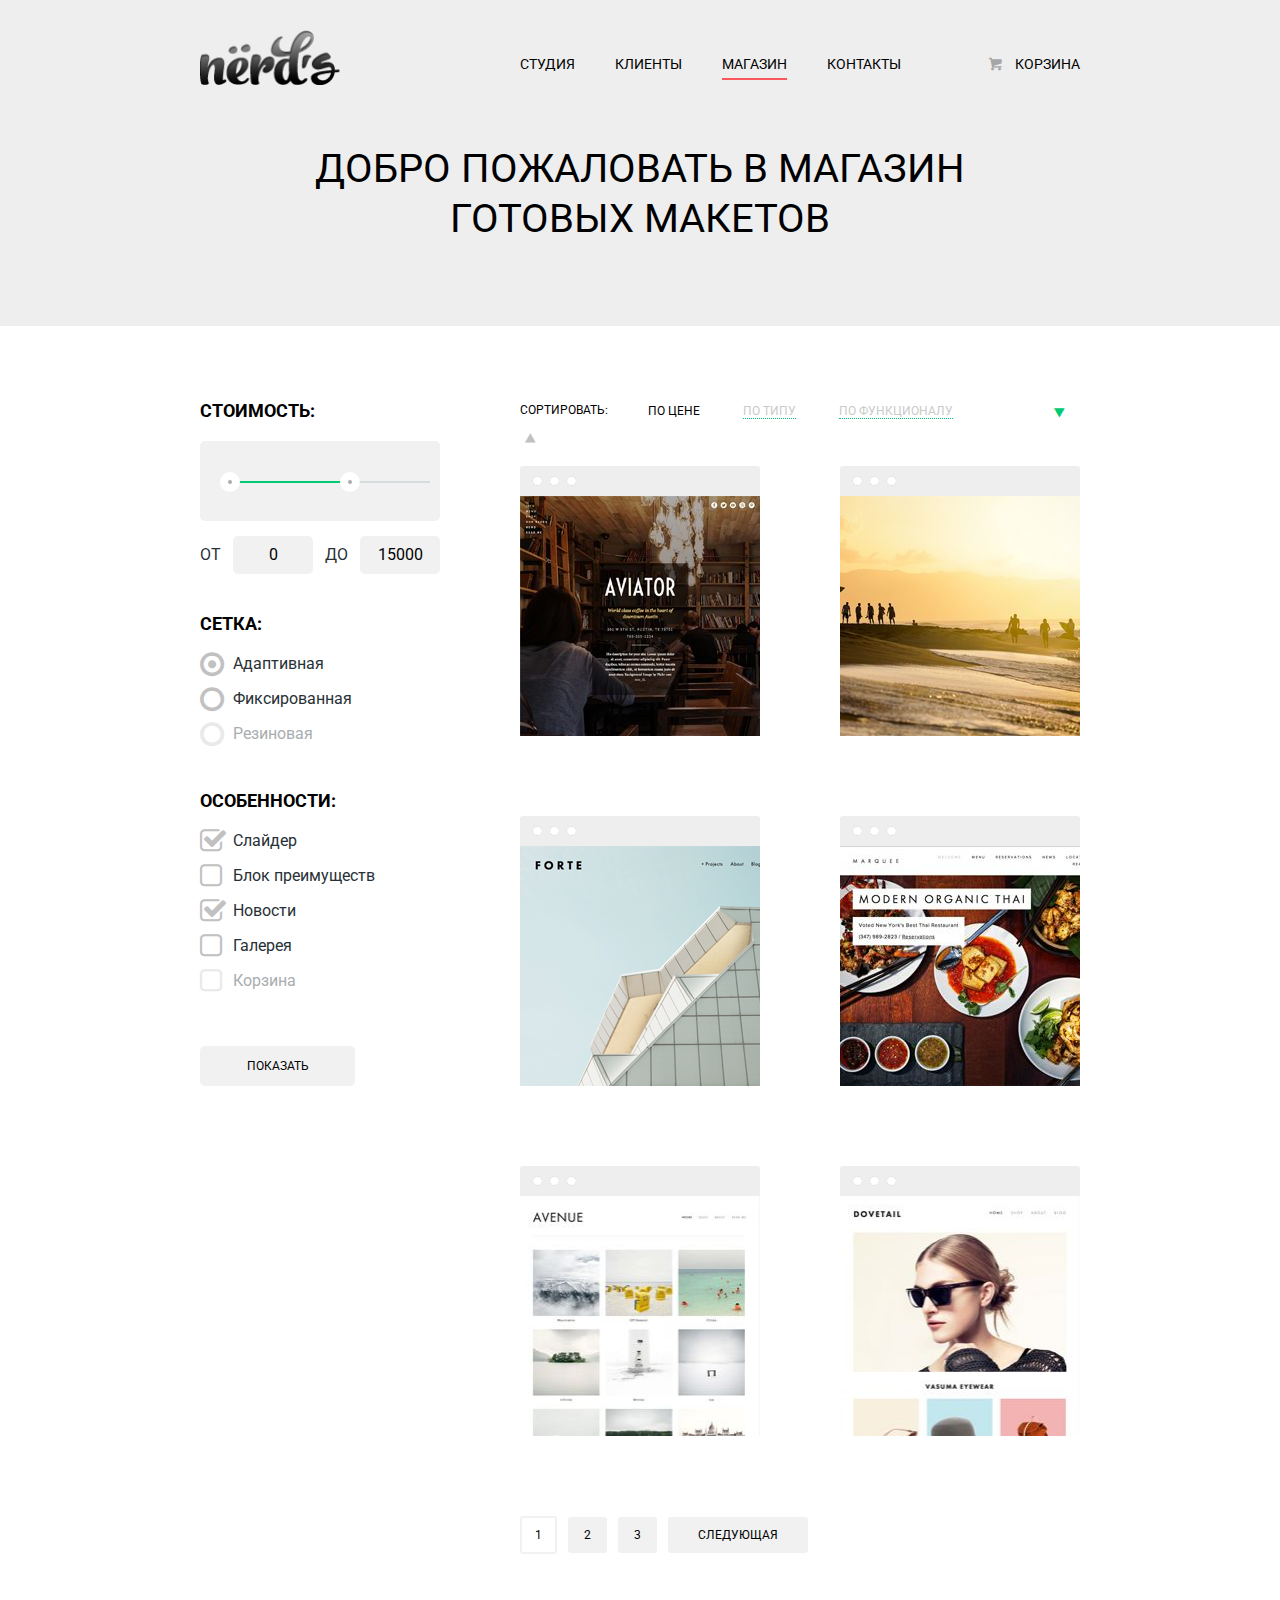
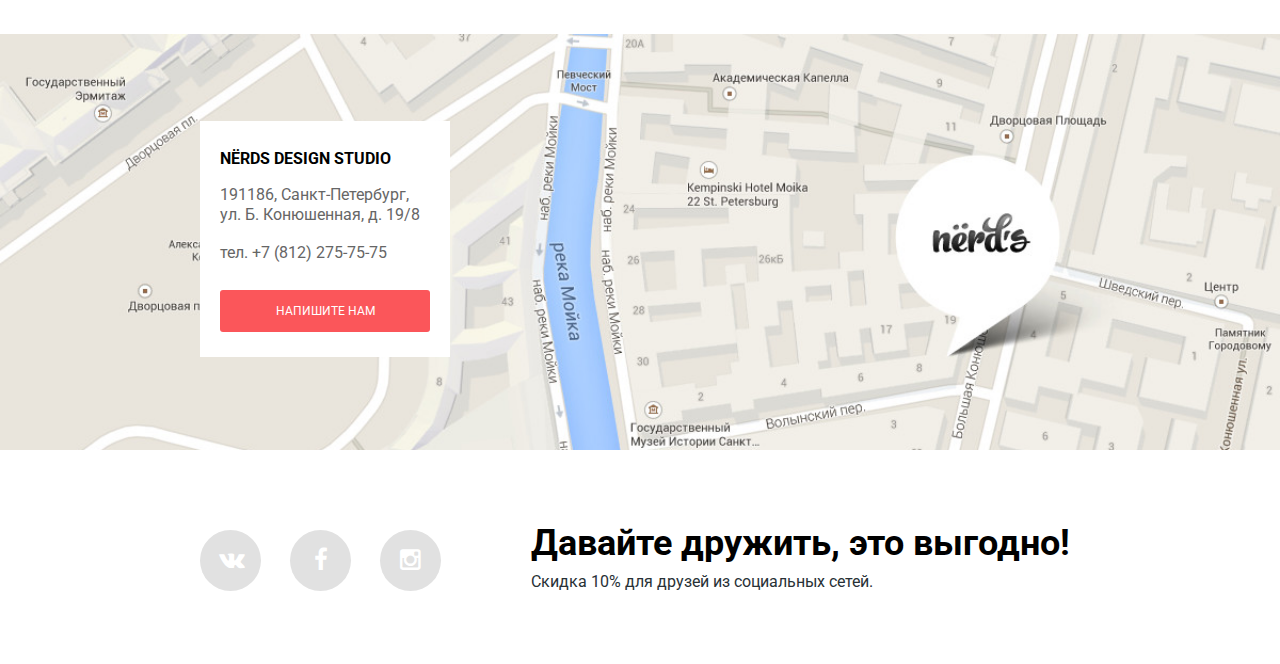
==== commit f10e62f6: "ширина, высота и граница iframe заданы в css, блок welcome вынесен за пределы header" ====
--- a/nerds-catalogue.html
+++ b/nerds-catalogue.html
@@ -33,13 +33,14 @@
       			<a href="#"><i class="icon-basket"></i>Корзина</a>
     			</div>
    			</nav>
-   			<div class="welcome">
-   				<h1>Добро пожаловать в магазин<br>
-   				готовых макетов</h1>
-   			</div>
 			</div>
 		</header>
 		
+    <div class="welcome">
+        <h1 class="container">Добро пожаловать в магазин<br>
+        готовых макетов</h1>
+    </div>
+
 		<div class="catalogue-content">
 			<div class="container main-container">
 				<section class="catalogue-column-left">
@@ -198,7 +199,7 @@
 
 		<div class="map">
       <div class="map-container">
-        <iframe src="https://www.google.com/maps/embed?pb=!1m18!1m12!1m3!1d1998.5991043651577!2d30.320894616018656!3d59.93879418187626!2m3!1f0!2f0!3f0!3m2!1i1024!2i768!4f13.1!3m3!1m2!1s0x4696310fca5ba729%3A0xea9c53d4493c879f!2z0JHQvtC70YzRiNCw0Y8g0JrQvtC90Y7RiNC10L3QvdCw0Y8g0YPQuy4sIDE5LCDQodCw0L3QutGCLdCf0LXRgtC10YDQsdGD0YDQsywgMTkxMTg2!5e0!3m2!1sru!2sru!4v1455601156577" width="100%" height="416" frameborder="0" style="border:0" allowfullscreen></iframe>
+        <iframe src="https://www.google.com/maps/embed?pb=!1m18!1m12!1m3!1d1998.5991043651577!2d30.320894616018656!3d59.93879418187626!2m3!1f0!2f0!3f0!3m2!1i1024!2i768!4f13.1!3m3!1m2!1s0x4696310fca5ba729%3A0xea9c53d4493c879f!2z0JHQvtC70YzRiNCw0Y8g0JrQvtC90Y7RiNC10L3QvdCw0Y8g0YPQuy4sIDE5LCDQodCw0L3QutGCLdCf0LXRgtC10YDQsdGD0YDQsywgMTkxMTg2!5e0!3m2!1sru!2sru!4v1455601156577" allowfullscreen></iframe>
       </div>
       <div class="container description-container">
         <div class="map-description">
--- a/css/style.min.css
+++ b/css/style.min.css
@@ -1 +1 @@
-@font-face{font-weight:400;font-style:normal;font-family:"symbols-nerds";src:url("../fonts/symbols-nerds.woff") format("woff"),url("../fonts/symbols-nerds.woff2") format("woff2")}[class*=" icon-"]::before,[class^=icon-]::before{display:inline-block;width:1em;margin-right:.2em;margin-left:.2em;font-weight:400;line-height:1em;font-family:"symbols-nerds";text-align:center;text-transform:none;text-decoration:inherit;font-style:normal;font-variant:normal;speak:none}.icon-basket::before{content:"\62"}.icon-facebook::before{content:"\66"}.icon-twitter::before{content:"\74"}.icon-vk::before{content:"\76"}.icon-up-dir::before{content:"\25b2"}.icon-down-dir::before{content:"\25bc"}.icon-circle::before{content:"\25cb"}.icon-circle-dot::before{content:"\25cf"}.icon-check-off::before{content:"\2610"}.icon-check-on::before{content:"\2611"}.icon-instagramm::before{content:"📷"}*{box-sizing:border-box}body{margin:0 auto;padding:0;min-width:900px;font-family:'Roboto','Arial',sans-serif;font-size:16px;line-height:22px;color:#000}.clearfix:after,.clearfix:before,.container:after,.container:before{content:'';display:table;clear:both}.container{width:900px;margin:0 auto;padding-left:10px;padding-right:10px}.btn,a{color:#000;text-decoration:none}p{color:#283136}.btn{padding:8px 40px;color:#fff;background:#fb565a;font-size:12px;line-height:18px;font-weight:400;text-align:center;text-transform:uppercase;border-radius:3px}.btn:hover{background:#d6494d}.btn:active{background:#b63538;box-shadow:inset 0 3px 0 0 #9b2d30}.main-header{padding-top:20px;padding-bottom:15px;font-size:14px;line-height:30px;text-transform:uppercase;background:#eee}.logo{display:block;float:left;margin-right:180px;padding-top:10px}.main-navigation{list-style:none}.main-navigation li{float:left;display:inline-block;margin-right:40px;padding-top:15px}.main-navigation li:last-child{margin-right:0}.cart{float:right;padding-top:15px}.icon-basket{margin-right:10px;color:#a6a6a6}.cart a:hover .icon-basket,.main-navigation a:hover{color:#fb565a}.cart a:active .icon-basket,.main-navigation a:active{color:#ababab}.navigation-current a{position:relative}.navigation-current a:after{position:absolute;content:'';top:22px;left:0;width:100%;height:2px;background:#fb565a}.navigation-current a:hover{color:#000}.slider-container{position:relative;height:326px;margin:0 auto 65px;background:#eee}.slide{display:none;width:100%;height:100%}.slide-column-left{float:left;width:480px}.slide-info{margin-top:40px}.slide-column-right{float:right;width:380px}.slide:nth-child(2) img{margin-left:100px}.slider-container input[type=radio]{position:absolute;opacity:0}.slider-controls{position:absolute;bottom:95px;left:50%;width:200px;height:10px;margin-left:-100px;text-align:center;z-index:1000}.slider-controls label{display:inline-block;width:10px;height:10px;margin-right:3px;background:#fff;border:3px solid #fff;vertical-align:top;border-radius:50%;cursor:pointer}#btn-1:checked~.slider-controls label[for=btn-1],#btn-2:checked~.slider-controls label[for=btn-2],#btn-3:checked~.slider-controls label[for=btn-3]{background:#c1c1c1}#btn-1:checked~.slider .slide:nth-child(1),#btn-2:checked~.slider .slide:nth-child(2),#btn-3:checked~.slider .slide:nth-child(3){display:block}.slide-heading{margin-bottom:20px;font-size:36px;line-height:36px;font-weight:400}.slide-text{margin-bottom:35px}.btn-learn-more{padding:10px 70px}.main-container{margin-bottom:80px}.features{padding-top:15px;border-bottom:2px solid #eee}.feature-item{float:left;width:240px;margin-right:80px;margin-bottom:77px;padding:0}.feature-item:last-child{margin-right:0}.feature-title{font-size:18px;line-height:30px;text-transform:uppercase}.feature-text{font-size:15px;line-height:22px}.feature-item .btn{display:inline-block;vertical-align:middle;margin-top:10px;padding:8px 40px}.feature-item .btn-green{background:#00ca74}.feature-item .btn-green:hover{background:#01a25e}.feature-item .btn-green:active{background:#009053;box-shadow:inset 0 3px 0 0 #007b47}.feature-item .btn-yellow{background:#efc84a}.feature-item .btn-yellow:hover{background:#d6ae2c}.feature-item .btn-yellow:active{background:#c09b24;box-shadow:inset 0 3px 0 0 #a3841f}.info{font-size:16px;padding:32px 0 48px;border-bottom:2px solid #eee}.info-heading{font-size:36px;font-weight:500;line-height:36px;margin-top:35px;margin-bottom:20px}.info-text{margin-bottom:30px}.info-row h3{text-transform:uppercase;font-weight:400;font-size:16px;line-height:22px}.info-column-left{float:left;width:610px}.info-list{margin:0;padding:0;list-style:none}.info-list li{position:relative;margin-bottom:20px;padding-left:35px;color:#283136}.info-list li:after{content:'';position:absolute;top:10px;left:0;width:24px;height:1px;background:#fb565a}.info-column-right{float:right;position:relative;width:240px}.info-column-right a{display:block;margin-bottom:25px;margin-left:30px;padding-top:25px}.since-style{padding-top:3px;border-bottom:2px solid #eee}.since-style span{position:absolute;top:120px;left:65px;padding-top:3px;padding-right:13px;padding-left:13px;text-align:center;text-transform:uppercase;background:#fff}.partners,.partners a{display:inline-block;vertical-align:middle}.partners{max-width:880px;margin:0 auto;padding:50px 12px 30px;text-align:center;border-bottom:2px solid #eee}.partners a{margin-right:118px;opacity:.25}.partners a:last-child{margin-right:0}.partners a:active,.partners a:hover{opacity:1}.map,.map-container{width:100%;height:416px}.map{margin:0 auto;padding:0;background:#fff url('../img/map.jpg') no-repeat;background-size:cover;position:relative}.map-container{position:absolute;left:0;top:0}.description-container{padding-top:87px}.map-description{width:250px;position:relative;padding:23px 20px 25px;background:#fff}.map-text,.map-title{margin:0;font-size:16px}.map-title{text-transform:uppercase;line-height:30px}.map-text{padding-top:11px;padding-bottom:7px;line-height:20px;color:#666}.map-description .btn-pop-up{display:block;margin-top:20px;padding:12px 48px}.main-footer{padding:45px 0 35px}.footer-container{margin-bottom:20px}.footer-column-left{float:left;width:280px;padding-top:35px}.btn-social{font-size:24px;line-height:60px;display:inline-block;vertical-align:top;width:61px;height:61px;margin-right:25px;text-align:center;color:#fff;border-radius:50%;background:#e1e1e1}.btn-social:hover{background:#fb565a}.btn-social:active{background:#d6494d;box-shadow:inset 0 3px 0 0 #b63e42}.footer-column-right{float:right;margin:0 10px 0 0;padding:0}.footer-heading{font-size:36px;line-height:36px;margin-bottom:10px}.footer-text{margin-top:5px;font-size:16px;line-height:22px}.welcome{display:inline-block;vertical-align:middle;width:880px;margin:0 auto;padding-top:15px;padding-bottom:50px;text-align:center}h1{font-size:40px;line-height:50px;font-weight:400}.catalogue-content{margin-top:55px}.catalogue-column-left{float:left;font-size:16px;line-height:20px;padding-right:40px}.filters{width:240px}.filter-unit{margin:0 0 20px;padding:0;border:none}.filter-title{margin-bottom:15px;font-size:18px;line-height:30px;text-transform:uppercase}.filter-unit label{display:block}.filter-unit span,.price-controls span{color:#283136}.range-controls{position:relative;height:80px;margin-bottom:15px;border-radius:5px;background:#f1f1f1}.scale{position:absolute;width:200px;height:2px;top:40px;left:30px;background:#d7dcde}.bar{width:130px;height:2px;background:#00ca74}.toggle{position:absolute;top:31px;left:15px;width:4px;height:4px;background-color:#ababab;border:8px solid #fff;border-radius:50%;cursor:pointer;box-sizing:initial}.min-toggle{left:20px}.max-toggle{left:140px}.price-controls{text-transform:uppercase}.max-price,.min-price{font-family:'Roboto','Arial',sans-serif;width:80px;margin-right:8px;margin-left:8px;padding:8px 15px;font-size:16px;line-height:22px;text-align:center;border:none;border-radius:5px;background:#f1f1f1}.max-price{margin-right:0}.filter-unit input[type=checkbox],.filter-unit input[type=radio]{display:none}.filter-unit input+span::before{display:inline-block;vertical-align:top;width:23px;margin-right:10px;margin-bottom:15px;font-family:'symbols-nerds';font-size:28px;line-height:20px;color:#c1c1c1}.filter-unit:nth-child(2){margin-bottom:12px}.filter-unit input[type=radio]+span::before{content:'\25cb'}.filter-unit input[type=radio]:checked+span::before{content:'\25cf'}.filter-unit input[type=checkbox]+span::before{content:'\2610'}.filter-unit input[type=checkbox]:checked+span::before{content:'\2611'}.filter-unit label:hover span{color:#000;cursor:pointer}.filter-unit label:hover input+span::before{color:#b5b5b5}.filter-unit .blocked{color:#a9adaf}.filter-unit .blocked::before{color:#e9e9e9}.filter-unit .blocked:hover{cursor:auto}.filter-unit label:hover .blocked{color:#a9adaf}.filter-unit label:hover .blocked::before{color:#e9e9e9}.filter-btn{width:155px;height:40px;margin-top:20px;color:#000;border:none;border-radius:5px;background:#f1f1f1;cursor:pointer;outline:0}.filter-btn:hover{background:#e5e5e5}.filter-btn:active{background:#d5d5d5;box-shadow:inset 0 3px 0 0 #b5b5b5}.catalogue-column-right{float:right;width:560px;margin:5px 0 0;padding:0}.sort{margin-top:15px;margin-bottom:15px;font-size:12px;line-height:18px}.sort-title{float:left;margin-right:40px;text-transform:uppercase}.sort-arrows,.sort-type{list-style:none;padding:0}.sort-arrows{margin:0}.sort-type{float:left;margin:0 96px 0 0}.sort-type li{display:inline-block;vertical-align:middle;margin-right:40px}.sort-type li:last-child{margin-right:0}.sort-type a{position:relative;text-transform:uppercase;color:#cacaca;border-bottom:1px dotted #00ca74}.sort-type a:hover{color:#000;border-bottom:1px solid #00ca74}.sort-type a:active{color:#000;border-bottom:none}.sort-current a{color:#000;border:none}.sort-arrows li{display:inline-block;vertical-align:middle}.icon-down-dir,.icon-up-dir{font-size:23px;line-height:18px;color:#c1c1c1}.active-arrow{color:#00ca74}.sort-arrows i:hover{color:#b5b5b5}.sort-arrows i:active{color:#000}.icon-down-dir::before,.icon-up-dir::before{width:auto;margin-right:0}.item{float:left;width:240px;position:relative;margin-right:80px;margin-bottom:80px;margin-left:0;padding-top:30px;background:#eee;line-height:0;border-radius:3px}.item:nth-child(2n){margin-right:0}.item::before{position:absolute;content:'';top:10px;left:12px;width:44px;height:10px;background:url(../img/hat-controls.png) no-repeat}.item-description{display:none;position:absolute;top:50px;right:20px;left:20px;bottom:20px;padding:35px 20px 10px;text-align:center;background:#fff}.item:hover{background:#797979}.item:hover .item-description{display:block}.item-title{margin-top:0;margin-bottom:10px;font-size:18px;line-height:24px;text-transform:uppercase}.item-text{margin-top:0;margin-bottom:0;font-size:14px;line-height:18px}.item-title-long{margin-bottom:0;line-height:24px}.buy-btn{display:block;position:absolute;right:30px;bottom:30px;left:30px;font-size:18px;padding:12px 30px}.items-controls{float:left}.items-controls-list{margin:0;padding:0;font-size:12px;line-height:18px;list-style:none}.items-controls-list li{display:inline-block;margin-right:8px;vertical-align:middle;border-radius:3px}.items-controls-list li:last-child{margin-right:0}.items-controls-list li.active{padding:8px 13px;background:#fff;border:2px solid #f1f1f1}.items-controls-list li a{padding:11px 16px;background:#f1f1f1;border-radius:3px;text-transform:uppercase}.items-controls-list li:last-child a{padding:11px 30px}.items-controls-list a:hover{background:#e5e5e5}.items-controls-list a:active{background:#d5d5d5;box-shadow:inset 0 3px 0 0 #b5b5b5}@keyframes bounce{0%{transform:translateY(500px)}70%{transform:translateY(-30px)}90%{transform:translateY(10px)}to{transform:translateY(0)}}@keyframes shake{0%,to{transform:translateX(0)}10%,30%,50%,70%,90%{transform:translateX(-10px)}20%,40%,60%,80%{transform:translateX(10px)}}.pop-up{display:none;position:absolute;top:1575px;left:50%;width:630px;margin-left:-315px;padding:50px 90px 50px 80px;font-size:16px;line-height:18px;background:#fff;box-shadow:0 10px 40px 2px #535351}.pop-up-show{display:block;animation:bounce .6s ease-out}.pop-up-error{animation:shake .6s}.pop-up-close{position:absolute;top:5px;right:5px;width:40px;height:40px;font-size:0;background:#fb565a;border-radius:50%;cursor:pointer}.pop-up-close::after,.pop-up-close::before{content:'';position:absolute;top:17px;left:7px;width:26px;height:6px;background:#fff}.pop-up-close::before{transform:rotate(45deg)}.pop-up-close::after{transform:rotate(-45deg)}.pop-up-block{margin-bottom:20px}.pop-up-label{display:block;margin-bottom:10px}.pop-up-field{width:100%;padding:7px;font-size:12px;line-height:18px;text-transform:uppercase;color:#000;border:2px solid #d7dcde;border-radius:3px}.pop-up-login,.pop-up-mail{float:left;width:220px}.pop-up-login{margin-right:20px}.comment-field{height:115px}.pop-up-field:hover{border:2px solid #a2a9ac}.pop-up-field:focus{outline:2px solid #56bffb}.pop-up-submit{float:left;margin-top:25px;padding:12px 194px;border:none}+@font-face{font-weight:400;font-style:normal;font-family:"symbols-nerds";src:url("../fonts/symbols-nerds.woff") format("woff"),url("../fonts/symbols-nerds.woff2") format("woff2")}[class*=" icon-"]::before,[class^=icon-]::before{display:inline-block;width:1em;margin-right:.2em;margin-left:.2em;font-weight:400;line-height:1em;font-family:"symbols-nerds";text-align:center;text-transform:none;text-decoration:inherit;font-style:normal;font-variant:normal;speak:none}.icon-basket::before{content:"\62"}.icon-facebook::before{content:"\66"}.icon-twitter::before{content:"\74"}.icon-vk::before{content:"\76"}.icon-up-dir::before{content:"\25b2"}.icon-down-dir::before{content:"\25bc"}.icon-circle::before{content:"\25cb"}.icon-circle-dot::before{content:"\25cf"}.icon-check-off::before{content:"\2610"}.icon-check-on::before{content:"\2611"}.icon-instagramm::before{content:"📷"}*{box-sizing:border-box}body{margin:0 auto;padding:0;min-width:900px;font-family:'Roboto','Arial',sans-serif;font-size:16px;line-height:22px;color:#000}.clearfix:after,.clearfix:before,.container:after,.container:before{content:'';display:table;clear:both}.container{width:900px;margin:0 auto;padding-left:10px;padding-right:10px}.btn,a{color:#000;text-decoration:none}p{color:#283136}.btn{padding:8px 40px;color:#fff;background:#fb565a;font-size:12px;line-height:18px;font-weight:400;text-align:center;text-transform:uppercase;border-radius:3px}.btn:hover{background:#d6494d}.btn:active{background:#b63538;box-shadow:inset 0 3px 0 0 #9b2d30}.main-header{padding-top:20px;padding-bottom:15px;font-size:14px;line-height:30px;text-transform:uppercase;background:#eee}.logo{display:block;float:left;margin-right:180px;padding-top:10px}.main-navigation{list-style:none}.main-navigation li{float:left;display:inline-block;margin-right:40px;padding-top:15px}.main-navigation li:last-child{margin-right:0}.cart{float:right;padding-top:15px}.icon-basket{margin-right:10px;color:#a6a6a6}.cart a:hover .icon-basket,.main-navigation a:hover{color:#fb565a}.cart a:active .icon-basket,.main-navigation a:active{color:#ababab}.navigation-current a{position:relative}.navigation-current a:after{position:absolute;content:'';top:22px;left:0;width:100%;height:2px;background:#fb565a}.navigation-current a:hover{color:#000}.slider-container{position:relative;height:326px;margin:0 auto 65px;background:#eee}.slide{display:none;width:100%;height:100%}.slide-column-left{float:left;width:480px}.slide-info{margin-top:40px}.slide-column-right{float:right;width:380px}.slide:nth-child(2) img{margin-left:100px}.slider-container input[type=radio]{position:absolute;opacity:0}.slider-controls{position:absolute;bottom:95px;left:50%;width:200px;height:10px;margin-left:-100px;text-align:center;z-index:1000}.slider-controls label{display:inline-block;width:10px;height:10px;margin-right:3px;background:#fff;border:3px solid #fff;vertical-align:top;border-radius:50%;cursor:pointer}#btn-1:checked~.slider-controls label[for=btn-1],#btn-2:checked~.slider-controls label[for=btn-2],#btn-3:checked~.slider-controls label[for=btn-3]{background:#c1c1c1}#btn-1:checked~.slider .slide:nth-child(1),#btn-2:checked~.slider .slide:nth-child(2),#btn-3:checked~.slider .slide:nth-child(3){display:block}.slide-heading{margin-bottom:20px;font-size:36px;line-height:36px;font-weight:400}.slide-text{margin-bottom:35px}.btn-learn-more{padding:10px 70px}.main-container{margin-bottom:80px}.features{padding-top:15px;border-bottom:2px solid #eee}.feature-item{float:left;width:240px;margin-right:80px;margin-bottom:77px;padding:0}.feature-item:last-child{margin-right:0}.feature-title{font-size:18px;line-height:30px;text-transform:uppercase}.feature-text{font-size:15px;line-height:22px}.feature-item .btn{display:inline-block;vertical-align:middle;margin-top:10px;padding:8px 40px}.feature-item .btn-green{background:#00ca74}.feature-item .btn-green:hover{background:#01a25e}.feature-item .btn-green:active{background:#009053;box-shadow:inset 0 3px 0 0 #007b47}.feature-item .btn-yellow{background:#efc84a}.feature-item .btn-yellow:hover{background:#d6ae2c}.feature-item .btn-yellow:active{background:#c09b24;box-shadow:inset 0 3px 0 0 #a3841f}.info{font-size:16px;padding:32px 0 48px;border-bottom:2px solid #eee}.info-heading{font-size:36px;font-weight:500;line-height:36px;margin-top:35px;margin-bottom:20px}.info-text{margin-bottom:30px}.info-row h3{text-transform:uppercase;font-weight:400;font-size:16px;line-height:22px}.info-column-left{float:left;width:610px}.info-list{margin:0;padding:0;list-style:none}.info-list li{position:relative;margin-bottom:20px;padding-left:35px;color:#283136}.info-list li:after{content:'';position:absolute;top:10px;left:0;width:24px;height:1px;background:#fb565a}.info-column-right{float:right;position:relative;width:240px}.info-column-right a{display:block;margin-bottom:25px;margin-left:30px;padding-top:25px}.since-style{padding-top:3px;border-bottom:2px solid #eee}.since-style span{position:absolute;top:120px;left:65px;padding-top:3px;padding-right:13px;padding-left:13px;text-align:center;text-transform:uppercase;background:#fff}.partners,.partners a{display:inline-block;vertical-align:middle}.partners{max-width:880px;margin:0 auto;padding:50px 12px 30px;text-align:center;border-bottom:2px solid #eee}.partners a{margin-right:118px;opacity:.25}.partners a:last-child{margin-right:0}.partners a:active,.partners a:hover{opacity:1}.map,.map-container{width:100%;height:416px}.map{margin:0 auto;padding:0;background:#fff url('../img/map.jpg') no-repeat;background-size:cover;position:relative}.map-container{position:absolute;left:0;top:0}.map-container iframe{width:100%;height:416px;border:0}.description-container{padding-top:87px}.map-description{width:250px;position:relative;padding:23px 20px 25px;background:#fff}.map-text,.map-title{margin:0;font-size:16px}.map-title{text-transform:uppercase;line-height:30px}.map-text{padding-top:11px;padding-bottom:7px;line-height:20px;color:#666}.map-description .btn-pop-up{display:block;margin-top:20px;padding:12px 48px}.main-footer{padding:45px 0 35px}.footer-container{margin-bottom:20px}.footer-column-left{float:left;width:280px;padding-top:35px}.btn-social{font-size:24px;line-height:60px;display:inline-block;vertical-align:top;width:61px;height:61px;margin-right:25px;text-align:center;color:#fff;border-radius:50%;background:#e1e1e1}.btn-social:hover{background:#fb565a}.btn-social:active{background:#d6494d;box-shadow:inset 0 3px 0 0 #b63e42}.footer-column-right{float:right;margin:0 10px 0 0;padding:0}.footer-heading{font-size:36px;line-height:36px;margin-bottom:10px}.footer-text{margin-top:5px;font-size:16px;line-height:22px}.welcome{margin-bottom:55px;padding-top:34px;padding-bottom:82px;text-align:center;text-transform:uppercase;background:#eee}h1{margin-top:0;font-size:40px;line-height:50px;font-weight:400}.catalogue-column-left{float:left;font-size:16px;line-height:20px;padding-right:40px}.filters{width:240px}.filter-unit{margin:0 0 20px;padding:0;border:none}.filter-title{margin-bottom:15px;font-size:18px;line-height:30px;text-transform:uppercase}.filter-unit label{display:block}.filter-unit span,.price-controls span{color:#283136}.range-controls{position:relative;height:80px;margin-bottom:15px;border-radius:5px;background:#f1f1f1}.scale{position:absolute;width:200px;height:2px;top:40px;left:30px;background:#d7dcde}.bar{width:130px;height:2px;background:#00ca74}.toggle{position:absolute;top:31px;left:15px;width:4px;height:4px;background-color:#ababab;border:8px solid #fff;border-radius:50%;cursor:pointer;box-sizing:initial}.min-toggle{left:20px}.max-toggle{left:140px}.price-controls{text-transform:uppercase}.max-price,.min-price{font-family:'Roboto','Arial',sans-serif;width:80px;margin-right:8px;margin-left:8px;padding:8px 15px;font-size:16px;line-height:22px;text-align:center;border:none;border-radius:5px;background:#f1f1f1}.max-price{margin-right:0}.filter-unit input[type=checkbox],.filter-unit input[type=radio]{display:none}.filter-unit input+span::before{display:inline-block;vertical-align:top;width:23px;margin-right:10px;margin-bottom:15px;font-family:'symbols-nerds';font-size:28px;line-height:20px;color:#c1c1c1}.filter-unit:nth-child(2){margin-bottom:12px}.filter-unit input[type=radio]+span::before{content:'\25cb'}.filter-unit input[type=radio]:checked+span::before{content:'\25cf'}.filter-unit input[type=checkbox]+span::before{content:'\2610'}.filter-unit input[type=checkbox]:checked+span::before{content:'\2611'}.filter-unit label:hover span{color:#000;cursor:pointer}.filter-unit label:hover input+span::before{color:#b5b5b5}.filter-unit .blocked{color:#a9adaf}.filter-unit .blocked::before{color:#e9e9e9}.filter-unit .blocked:hover{cursor:auto}.filter-unit label:hover .blocked{color:#a9adaf}.filter-unit label:hover .blocked::before{color:#e9e9e9}.filter-btn{width:155px;height:40px;margin-top:20px;color:#000;border:none;border-radius:5px;background:#f1f1f1;cursor:pointer;outline:0}.filter-btn:hover{background:#e5e5e5}.filter-btn:active{background:#d5d5d5;box-shadow:inset 0 3px 0 0 #b5b5b5}.catalogue-column-right{float:right;width:560px;margin:5px 0 0;padding:0}.sort{margin-top:15px;margin-bottom:15px;font-size:12px;line-height:18px}.sort-title{float:left;margin-right:40px;text-transform:uppercase}.sort-arrows,.sort-type{list-style:none;padding:0}.sort-arrows{margin:0}.sort-type{float:left;margin:0 96px 0 0}.sort-type li{display:inline-block;vertical-align:middle;margin-right:40px}.sort-type li:last-child{margin-right:0}.sort-type a{position:relative;text-transform:uppercase;color:#cacaca;border-bottom:1px dotted #00ca74}.sort-type a:hover{color:#000;border-bottom:1px solid #00ca74}.sort-type a:active{color:#000;border-bottom:none}.sort-current a{color:#000;border:none}.sort-arrows li{display:inline-block;vertical-align:middle}.icon-down-dir,.icon-up-dir{font-size:23px;line-height:18px;color:#c1c1c1}.active-arrow{color:#00ca74}.sort-arrows i:hover{color:#b5b5b5}.sort-arrows i:active{color:#000}.icon-down-dir::before,.icon-up-dir::before{width:auto;margin-right:0}.item{float:left;width:240px;position:relative;margin-right:80px;margin-bottom:80px;margin-left:0;padding-top:30px;background:#eee;line-height:0;border-radius:3px}.item:nth-child(2n){margin-right:0}.item::before{position:absolute;content:'';top:10px;left:12px;width:44px;height:10px;background:url(../img/hat-controls.png) no-repeat}.item-description{display:none;position:absolute;top:50px;right:20px;left:20px;bottom:20px;padding:35px 20px 10px;text-align:center;background:#fff}.item:hover{background:#797979}.item:hover .item-description{display:block}.item-title{margin-top:0;margin-bottom:10px;font-size:18px;line-height:24px;text-transform:uppercase}.item-text{margin-top:0;margin-bottom:0;font-size:14px;line-height:18px}.item-title-long{margin-bottom:0;line-height:24px}.buy-btn{display:block;position:absolute;right:30px;bottom:30px;left:30px;font-size:18px;padding:12px 30px}.items-controls{float:left}.items-controls-list{margin:0;padding:0;font-size:12px;line-height:18px;list-style:none}.items-controls-list li{display:inline-block;margin-right:8px;vertical-align:middle;border-radius:3px}.items-controls-list li:last-child{margin-right:0}.items-controls-list li.active{padding:8px 13px;background:#fff;border:2px solid #f1f1f1}.items-controls-list li a{padding:11px 16px;background:#f1f1f1;border-radius:3px;text-transform:uppercase}.items-controls-list li:last-child a{padding:11px 30px}.items-controls-list a:hover{background:#e5e5e5}.items-controls-list a:active{background:#d5d5d5;box-shadow:inset 0 3px 0 0 #b5b5b5}@keyframes bounce{0%{transform:translateY(500px)}70%{transform:translateY(-30px)}90%{transform:translateY(10px)}to{transform:translateY(0)}}@keyframes shake{0%,to{transform:translateX(0)}10%,30%,50%,70%,90%{transform:translateX(-10px)}20%,40%,60%,80%{transform:translateX(10px)}}.pop-up{display:none;position:absolute;top:1575px;left:50%;width:630px;margin-left:-315px;padding:50px 90px 50px 80px;font-size:16px;line-height:18px;background:#fff;box-shadow:0 10px 40px 2px #535351}.pop-up-show{display:block;animation:bounce .6s ease-out}.pop-up-error{animation:shake .6s}.pop-up-close{position:absolute;top:5px;right:5px;width:40px;height:40px;font-size:0;background:#fb565a;border-radius:50%;cursor:pointer}.pop-up-close::after,.pop-up-close::before{content:'';position:absolute;top:17px;left:7px;width:26px;height:6px;background:#fff}.pop-up-close::before{transform:rotate(45deg)}.pop-up-close::after{transform:rotate(-45deg)}.pop-up-block{margin-bottom:20px}.pop-up-label{display:block;margin-bottom:10px}.pop-up-field{width:100%;padding:7px;font-size:12px;line-height:18px;text-transform:uppercase;color:#000;border:2px solid #d7dcde;border-radius:3px}.pop-up-login,.pop-up-mail{float:left;width:220px}.pop-up-login{margin-right:20px}.comment-field{height:115px}.pop-up-field:hover{border:2px solid #a2a9ac}.pop-up-field:focus{outline:2px solid #56bffb}.pop-up-submit{float:left;margin-top:25px;padding:12px 194px;border:none}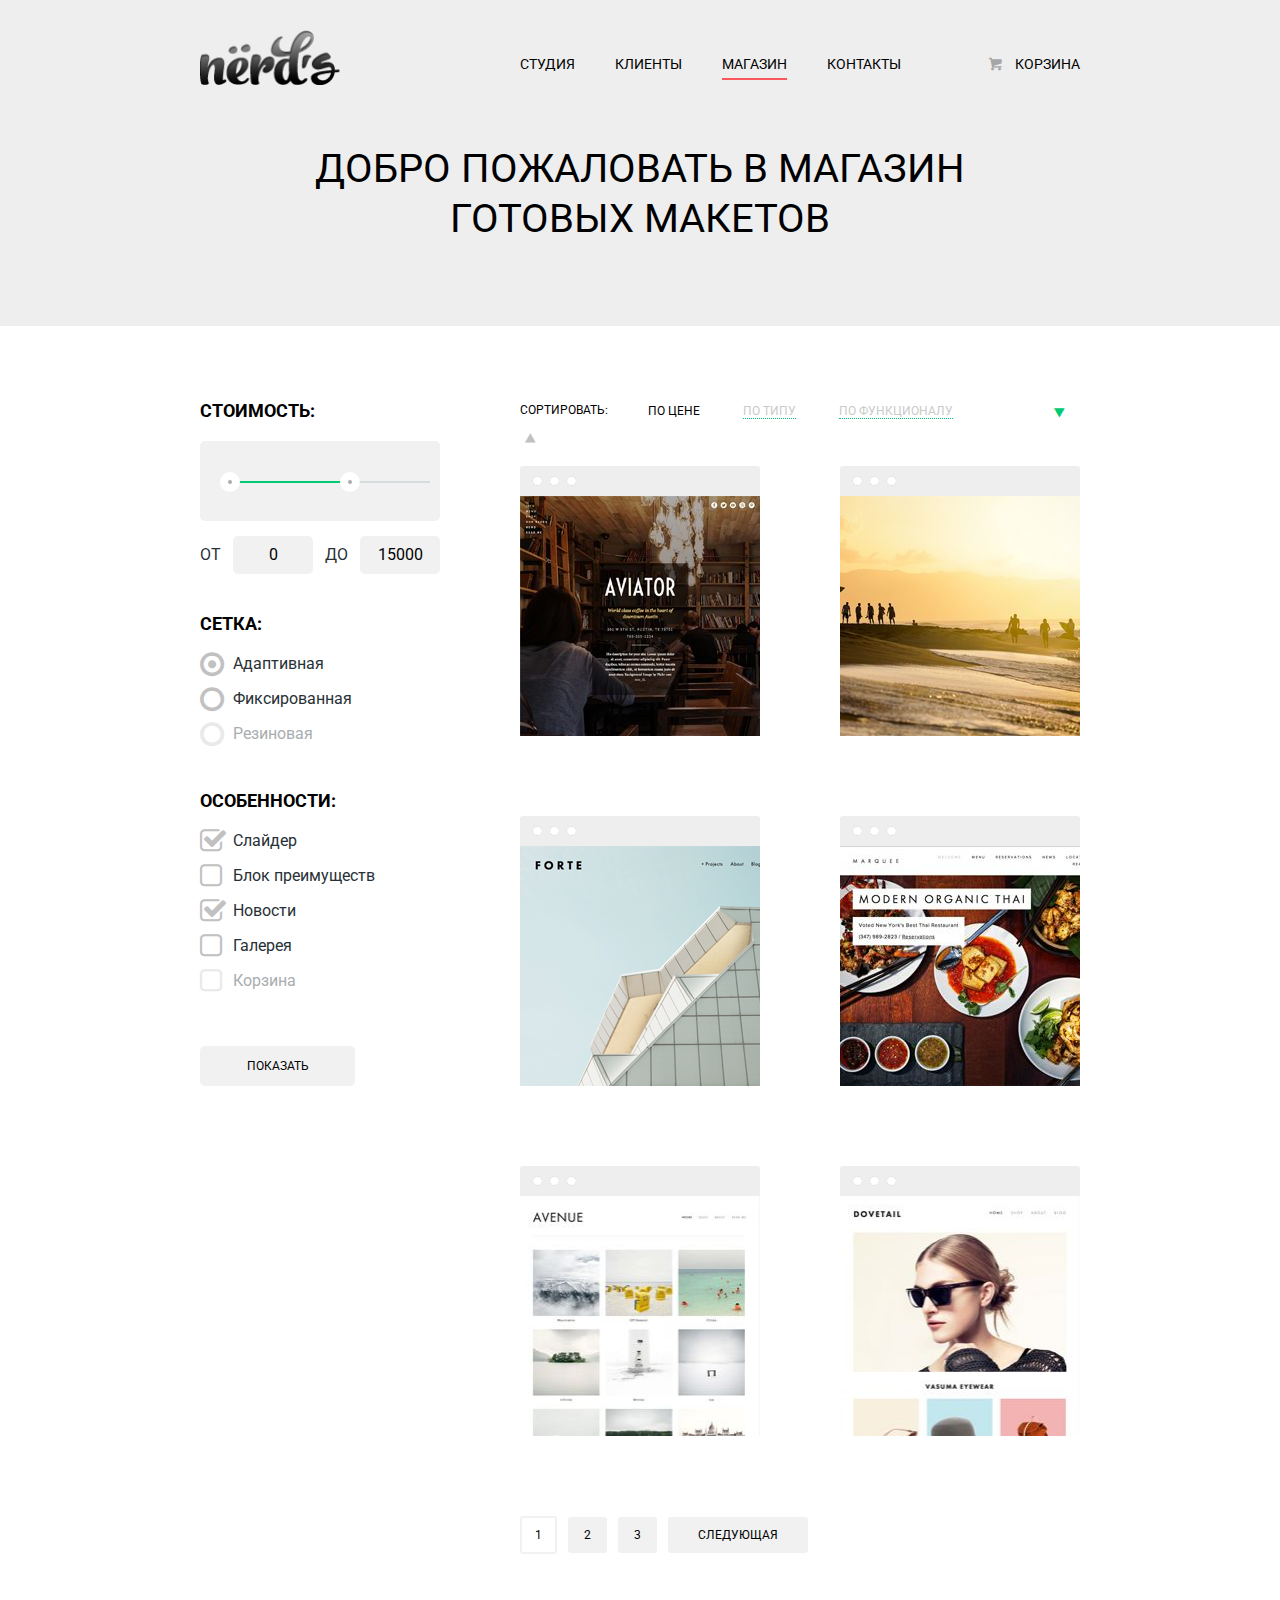
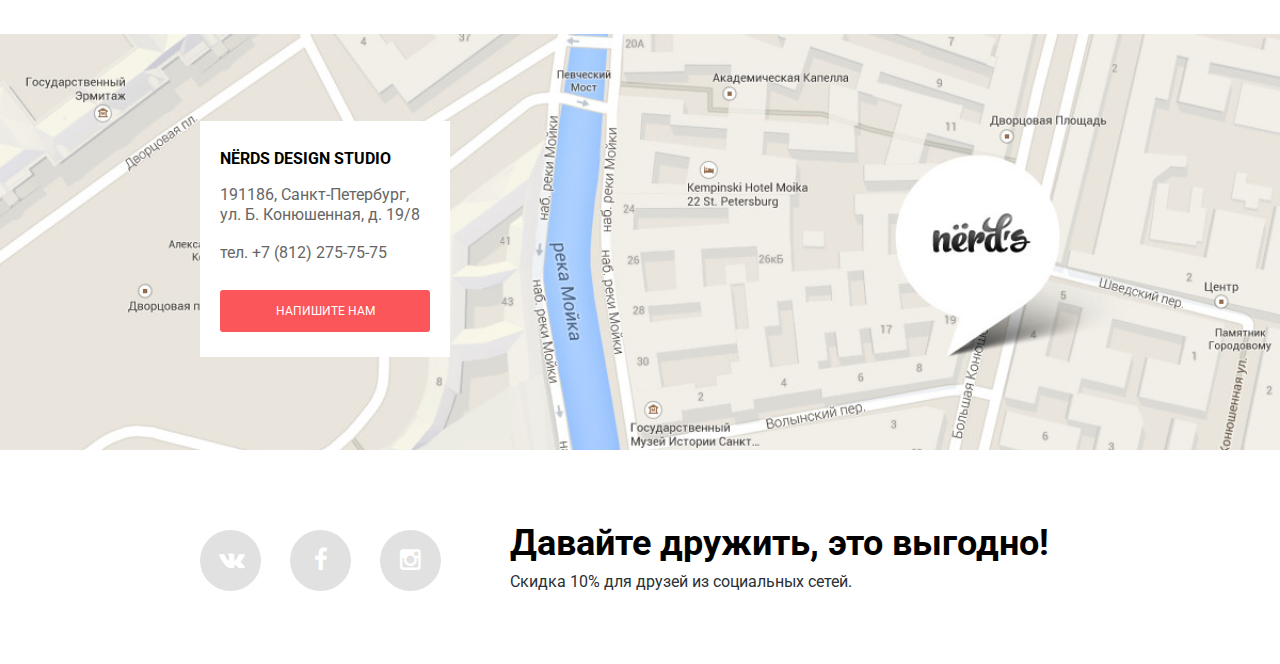
==== commit c65666de: "исправления после проверки" ====
--- a/nerds-catalogue.html
+++ b/nerds-catalogue.html
@@ -207,7 +207,7 @@
           <p class="map-text">191186, Санкт-Петербург,<br>
           ул. Б. Конюшенная, д. 19/8</p>
           <p class="map-text">тел. +7 (812) 275-75-75</p>
-          <a href="#" class="btn btn-pop-up">Напишите нам</a>
+          <a href="form.html" class="btn btn-pop-up">Напишите нам</a>
         </div>
       </div>
     </div>
--- a/css/style.min.css
+++ b/css/style.min.css
@@ -1 +1 @@
-@font-face{font-weight:400;font-style:normal;font-family:"symbols-nerds";src:url("../fonts/symbols-nerds.woff") format("woff"),url("../fonts/symbols-nerds.woff2") format("woff2")}[class*=" icon-"]::before,[class^=icon-]::before{display:inline-block;width:1em;margin-right:.2em;margin-left:.2em;font-weight:400;line-height:1em;font-family:"symbols-nerds";text-align:center;text-transform:none;text-decoration:inherit;font-style:normal;font-variant:normal;speak:none}.icon-basket::before{content:"\62"}.icon-facebook::before{content:"\66"}.icon-twitter::before{content:"\74"}.icon-vk::before{content:"\76"}.icon-up-dir::before{content:"\25b2"}.icon-down-dir::before{content:"\25bc"}.icon-circle::before{content:"\25cb"}.icon-circle-dot::before{content:"\25cf"}.icon-check-off::before{content:"\2610"}.icon-check-on::before{content:"\2611"}.icon-instagramm::before{content:"📷"}*{box-sizing:border-box}body{margin:0 auto;padding:0;min-width:900px;font-family:'Roboto','Arial',sans-serif;font-size:16px;line-height:22px;color:#000}.clearfix:after,.clearfix:before,.container:after,.container:before{content:'';display:table;clear:both}.container{width:900px;margin:0 auto;padding-left:10px;padding-right:10px}.btn,a{color:#000;text-decoration:none}p{color:#283136}.btn{padding:8px 40px;color:#fff;background:#fb565a;font-size:12px;line-height:18px;font-weight:400;text-align:center;text-transform:uppercase;border-radius:3px}.btn:hover{background:#d6494d}.btn:active{background:#b63538;box-shadow:inset 0 3px 0 0 #9b2d30}.main-header{padding-top:20px;padding-bottom:15px;font-size:14px;line-height:30px;text-transform:uppercase;background:#eee}.logo{display:block;float:left;margin-right:180px;padding-top:10px}.main-navigation{list-style:none}.main-navigation li{float:left;display:inline-block;margin-right:40px;padding-top:15px}.main-navigation li:last-child{margin-right:0}.cart{float:right;padding-top:15px}.icon-basket{margin-right:10px;color:#a6a6a6}.cart a:hover .icon-basket,.main-navigation a:hover{color:#fb565a}.cart a:active .icon-basket,.main-navigation a:active{color:#ababab}.navigation-current a{position:relative}.navigation-current a:after{position:absolute;content:'';top:22px;left:0;width:100%;height:2px;background:#fb565a}.navigation-current a:hover{color:#000}.slider-container{position:relative;height:326px;margin:0 auto 65px;background:#eee}.slide{display:none;width:100%;height:100%}.slide-column-left{float:left;width:480px}.slide-info{margin-top:40px}.slide-column-right{float:right;width:380px}.slide:nth-child(2) img{margin-left:100px}.slider-container input[type=radio]{position:absolute;opacity:0}.slider-controls{position:absolute;bottom:95px;left:50%;width:200px;height:10px;margin-left:-100px;text-align:center;z-index:1000}.slider-controls label{display:inline-block;width:10px;height:10px;margin-right:3px;background:#fff;border:3px solid #fff;vertical-align:top;border-radius:50%;cursor:pointer}#btn-1:checked~.slider-controls label[for=btn-1],#btn-2:checked~.slider-controls label[for=btn-2],#btn-3:checked~.slider-controls label[for=btn-3]{background:#c1c1c1}#btn-1:checked~.slider .slide:nth-child(1),#btn-2:checked~.slider .slide:nth-child(2),#btn-3:checked~.slider .slide:nth-child(3){display:block}.slide-heading{margin-bottom:20px;font-size:36px;line-height:36px;font-weight:400}.slide-text{margin-bottom:35px}.btn-learn-more{padding:10px 70px}.main-container{margin-bottom:80px}.features{padding-top:15px;border-bottom:2px solid #eee}.feature-item{float:left;width:240px;margin-right:80px;margin-bottom:77px;padding:0}.feature-item:last-child{margin-right:0}.feature-title{font-size:18px;line-height:30px;text-transform:uppercase}.feature-text{font-size:15px;line-height:22px}.feature-item .btn{display:inline-block;vertical-align:middle;margin-top:10px;padding:8px 40px}.feature-item .btn-green{background:#00ca74}.feature-item .btn-green:hover{background:#01a25e}.feature-item .btn-green:active{background:#009053;box-shadow:inset 0 3px 0 0 #007b47}.feature-item .btn-yellow{background:#efc84a}.feature-item .btn-yellow:hover{background:#d6ae2c}.feature-item .btn-yellow:active{background:#c09b24;box-shadow:inset 0 3px 0 0 #a3841f}.info{font-size:16px;padding:32px 0 48px;border-bottom:2px solid #eee}.info-heading{font-size:36px;font-weight:500;line-height:36px;margin-top:35px;margin-bottom:20px}.info-text{margin-bottom:30px}.info-row h3{text-transform:uppercase;font-weight:400;font-size:16px;line-height:22px}.info-column-left{float:left;width:610px}.info-list{margin:0;padding:0;list-style:none}.info-list li{position:relative;margin-bottom:20px;padding-left:35px;color:#283136}.info-list li:after{content:'';position:absolute;top:10px;left:0;width:24px;height:1px;background:#fb565a}.info-column-right{float:right;position:relative;width:240px}.info-column-right a{display:block;margin-bottom:25px;margin-left:30px;padding-top:25px}.since-style{padding-top:3px;border-bottom:2px solid #eee}.since-style span{position:absolute;top:120px;left:65px;padding-top:3px;padding-right:13px;padding-left:13px;text-align:center;text-transform:uppercase;background:#fff}.partners,.partners a{display:inline-block;vertical-align:middle}.partners{max-width:880px;margin:0 auto;padding:50px 12px 30px;text-align:center;border-bottom:2px solid #eee}.partners a{margin-right:118px;opacity:.25}.partners a:last-child{margin-right:0}.partners a:active,.partners a:hover{opacity:1}.map,.map-container{width:100%;height:416px}.map{margin:0 auto;padding:0;background:#fff url('../img/map.jpg') no-repeat;background-size:cover;position:relative}.map-container{position:absolute;left:0;top:0}.map-container iframe{width:100%;height:416px;border:0}.description-container{padding-top:87px}.map-description{width:250px;position:relative;padding:23px 20px 25px;background:#fff}.map-text,.map-title{margin:0;font-size:16px}.map-title{text-transform:uppercase;line-height:30px}.map-text{padding-top:11px;padding-bottom:7px;line-height:20px;color:#666}.map-description .btn-pop-up{display:block;margin-top:20px;padding:12px 48px}.main-footer{padding:45px 0 35px}.footer-container{margin-bottom:20px}.footer-column-left{float:left;width:280px;padding-top:35px}.btn-social{font-size:24px;line-height:60px;display:inline-block;vertical-align:top;width:61px;height:61px;margin-right:25px;text-align:center;color:#fff;border-radius:50%;background:#e1e1e1}.btn-social:hover{background:#fb565a}.btn-social:active{background:#d6494d;box-shadow:inset 0 3px 0 0 #b63e42}.footer-column-right{float:right;margin:0 10px 0 0;padding:0}.footer-heading{font-size:36px;line-height:36px;margin-bottom:10px}.footer-text{margin-top:5px;font-size:16px;line-height:22px}.welcome{margin-bottom:55px;padding-top:34px;padding-bottom:82px;text-align:center;text-transform:uppercase;background:#eee}h1{margin-top:0;font-size:40px;line-height:50px;font-weight:400}.catalogue-column-left{float:left;font-size:16px;line-height:20px;padding-right:40px}.filters{width:240px}.filter-unit{margin:0 0 20px;padding:0;border:none}.filter-title{margin-bottom:15px;font-size:18px;line-height:30px;text-transform:uppercase}.filter-unit label{display:block}.filter-unit span,.price-controls span{color:#283136}.range-controls{position:relative;height:80px;margin-bottom:15px;border-radius:5px;background:#f1f1f1}.scale{position:absolute;width:200px;height:2px;top:40px;left:30px;background:#d7dcde}.bar{width:130px;height:2px;background:#00ca74}.toggle{position:absolute;top:31px;left:15px;width:4px;height:4px;background-color:#ababab;border:8px solid #fff;border-radius:50%;cursor:pointer;box-sizing:initial}.min-toggle{left:20px}.max-toggle{left:140px}.price-controls{text-transform:uppercase}.max-price,.min-price{font-family:'Roboto','Arial',sans-serif;width:80px;margin-right:8px;margin-left:8px;padding:8px 15px;font-size:16px;line-height:22px;text-align:center;border:none;border-radius:5px;background:#f1f1f1}.max-price{margin-right:0}.filter-unit input[type=checkbox],.filter-unit input[type=radio]{display:none}.filter-unit input+span::before{display:inline-block;vertical-align:top;width:23px;margin-right:10px;margin-bottom:15px;font-family:'symbols-nerds';font-size:28px;line-height:20px;color:#c1c1c1}.filter-unit:nth-child(2){margin-bottom:12px}.filter-unit input[type=radio]+span::before{content:'\25cb'}.filter-unit input[type=radio]:checked+span::before{content:'\25cf'}.filter-unit input[type=checkbox]+span::before{content:'\2610'}.filter-unit input[type=checkbox]:checked+span::before{content:'\2611'}.filter-unit label:hover span{color:#000;cursor:pointer}.filter-unit label:hover input+span::before{color:#b5b5b5}.filter-unit .blocked{color:#a9adaf}.filter-unit .blocked::before{color:#e9e9e9}.filter-unit .blocked:hover{cursor:auto}.filter-unit label:hover .blocked{color:#a9adaf}.filter-unit label:hover .blocked::before{color:#e9e9e9}.filter-btn{width:155px;height:40px;margin-top:20px;color:#000;border:none;border-radius:5px;background:#f1f1f1;cursor:pointer;outline:0}.filter-btn:hover{background:#e5e5e5}.filter-btn:active{background:#d5d5d5;box-shadow:inset 0 3px 0 0 #b5b5b5}.catalogue-column-right{float:right;width:560px;margin:5px 0 0;padding:0}.sort{margin-top:15px;margin-bottom:15px;font-size:12px;line-height:18px}.sort-title{float:left;margin-right:40px;text-transform:uppercase}.sort-arrows,.sort-type{list-style:none;padding:0}.sort-arrows{margin:0}.sort-type{float:left;margin:0 96px 0 0}.sort-type li{display:inline-block;vertical-align:middle;margin-right:40px}.sort-type li:last-child{margin-right:0}.sort-type a{position:relative;text-transform:uppercase;color:#cacaca;border-bottom:1px dotted #00ca74}.sort-type a:hover{color:#000;border-bottom:1px solid #00ca74}.sort-type a:active{color:#000;border-bottom:none}.sort-current a{color:#000;border:none}.sort-arrows li{display:inline-block;vertical-align:middle}.icon-down-dir,.icon-up-dir{font-size:23px;line-height:18px;color:#c1c1c1}.active-arrow{color:#00ca74}.sort-arrows i:hover{color:#b5b5b5}.sort-arrows i:active{color:#000}.icon-down-dir::before,.icon-up-dir::before{width:auto;margin-right:0}.item{float:left;width:240px;position:relative;margin-right:80px;margin-bottom:80px;margin-left:0;padding-top:30px;background:#eee;line-height:0;border-radius:3px}.item:nth-child(2n){margin-right:0}.item::before{position:absolute;content:'';top:10px;left:12px;width:44px;height:10px;background:url(../img/hat-controls.png) no-repeat}.item-description{display:none;position:absolute;top:50px;right:20px;left:20px;bottom:20px;padding:35px 20px 10px;text-align:center;background:#fff}.item:hover{background:#797979}.item:hover .item-description{display:block}.item-title{margin-top:0;margin-bottom:10px;font-size:18px;line-height:24px;text-transform:uppercase}.item-text{margin-top:0;margin-bottom:0;font-size:14px;line-height:18px}.item-title-long{margin-bottom:0;line-height:24px}.buy-btn{display:block;position:absolute;right:30px;bottom:30px;left:30px;font-size:18px;padding:12px 30px}.items-controls{float:left}.items-controls-list{margin:0;padding:0;font-size:12px;line-height:18px;list-style:none}.items-controls-list li{display:inline-block;margin-right:8px;vertical-align:middle;border-radius:3px}.items-controls-list li:last-child{margin-right:0}.items-controls-list li.active{padding:8px 13px;background:#fff;border:2px solid #f1f1f1}.items-controls-list li a{padding:11px 16px;background:#f1f1f1;border-radius:3px;text-transform:uppercase}.items-controls-list li:last-child a{padding:11px 30px}.items-controls-list a:hover{background:#e5e5e5}.items-controls-list a:active{background:#d5d5d5;box-shadow:inset 0 3px 0 0 #b5b5b5}@keyframes bounce{0%{transform:translateY(500px)}70%{transform:translateY(-30px)}90%{transform:translateY(10px)}to{transform:translateY(0)}}@keyframes shake{0%,to{transform:translateX(0)}10%,30%,50%,70%,90%{transform:translateX(-10px)}20%,40%,60%,80%{transform:translateX(10px)}}.pop-up{display:none;position:absolute;top:1575px;left:50%;width:630px;margin-left:-315px;padding:50px 90px 50px 80px;font-size:16px;line-height:18px;background:#fff;box-shadow:0 10px 40px 2px #535351}.pop-up-show{display:block;animation:bounce .6s ease-out}.pop-up-error{animation:shake .6s}.pop-up-close{position:absolute;top:5px;right:5px;width:40px;height:40px;font-size:0;background:#fb565a;border-radius:50%;cursor:pointer}.pop-up-close::after,.pop-up-close::before{content:'';position:absolute;top:17px;left:7px;width:26px;height:6px;background:#fff}.pop-up-close::before{transform:rotate(45deg)}.pop-up-close::after{transform:rotate(-45deg)}.pop-up-block{margin-bottom:20px}.pop-up-label{display:block;margin-bottom:10px}.pop-up-field{width:100%;padding:7px;font-size:12px;line-height:18px;text-transform:uppercase;color:#000;border:2px solid #d7dcde;border-radius:3px}.pop-up-login,.pop-up-mail{float:left;width:220px}.pop-up-login{margin-right:20px}.comment-field{height:115px}.pop-up-field:hover{border:2px solid #a2a9ac}.pop-up-field:focus{outline:2px solid #56bffb}.pop-up-submit{float:left;margin-top:25px;padding:12px 194px;border:none}+@font-face{font-weight:400;font-style:normal;font-family:"symbols-nerds";src:url("../fonts/symbols-nerds.woff") format("woff"),url("../fonts/symbols-nerds.woff2") format("woff2")}[class*=" icon-"]::before,[class^=icon-]::before{display:inline-block;width:1em;margin-right:.2em;margin-left:.2em;font-weight:400;line-height:1em;font-family:"symbols-nerds";text-align:center;text-transform:none;text-decoration:inherit;font-style:normal;font-variant:normal;speak:none}.icon-basket::before{content:"\62"}.icon-facebook::before{content:"\66"}.icon-twitter::before{content:"\74"}.icon-vk::before{content:"\76"}.icon-up-dir::before{content:"\25b2"}.icon-down-dir::before{content:"\25bc"}.icon-circle::before{content:"\25cb"}.icon-circle-dot::before{content:"\25cf"}.icon-check-off::before{content:"\2610"}.icon-check-on::before{content:"\2611"}.icon-instagramm::before{content:"📷"}*{box-sizing:border-box}body{margin:0 auto;padding:0;min-width:900px;font-family:'Roboto','Arial',sans-serif;font-size:16px;line-height:22px;color:#000}.clearfix:after,.clearfix:before,.container:after,.container:before{content:'';display:table;clear:both}.container{width:900px;margin:0 auto;padding-left:10px;padding-right:10px}.btn,a{color:#000;text-decoration:none}p{color:#283136}.btn{padding:8px 40px;color:#fff;background:#fb565a;font-size:12px;line-height:18px;font-weight:400;text-align:center;text-transform:uppercase;border-radius:3px}.btn:hover{background:#d6494d}.btn:active{background:#b63538;box-shadow:inset 0 3px 0 0 #9b2d30}.main-header{padding-top:20px;padding-bottom:15px;font-size:14px;line-height:30px;text-transform:uppercase;background:#eee}.logo{display:block;float:left;margin-right:180px;padding-top:10px}.main-navigation{list-style:none}.main-navigation li{float:left;display:inline-block;margin-right:40px;padding-top:15px}.main-navigation li:last-child{margin-right:0}.cart{float:right;padding-top:15px}.icon-basket{margin-right:10px;color:#a6a6a6}.cart a:hover .icon-basket,.main-navigation a:hover{color:#fb565a}.cart a:active .icon-basket,.main-navigation a:active{color:#ababab}.navigation-current a{position:relative}.navigation-current a:after{position:absolute;content:'';top:22px;left:0;width:100%;height:2px;background:#fb565a}.navigation-current a:hover{color:#000}.slider-container{position:relative;height:326px;margin:0 auto 65px;background:#eee}.slide{display:none;width:100%;height:100%}.slide-column-left{float:left;width:480px}.slide-info{margin-top:40px}.slide-column-right{float:right;width:380px}.slide:nth-child(2) img{margin-left:100px}.slider-container input[type=radio]{position:absolute;opacity:0}.slider-controls{position:absolute;bottom:95px;left:50%;width:200px;height:10px;margin-left:-100px;text-align:center;z-index:1000}.slider-controls label{display:inline-block;width:10px;height:10px;margin-right:3px;background:#fff;border:3px solid #fff;vertical-align:top;border-radius:50%;cursor:pointer}#btn-1:checked~.slider-controls label[for=btn-1],#btn-2:checked~.slider-controls label[for=btn-2],#btn-3:checked~.slider-controls label[for=btn-3]{background:#c1c1c1}#btn-1:checked~.slider .slide:nth-child(1),#btn-2:checked~.slider .slide:nth-child(2),#btn-3:checked~.slider .slide:nth-child(3){display:block}.slide-heading{margin-bottom:20px;font-size:36px;line-height:36px;font-weight:400}.slide-text{margin-bottom:35px}.btn-learn-more{padding:10px 70px}.main-container{margin-bottom:80px}.features{padding-top:15px;border-bottom:2px solid #eee}.feature-item{float:left;width:240px;margin-right:80px;margin-bottom:77px;padding:0}.feature-item:nth-child(3n){margin-right:0}.feature-title{font-size:18px;line-height:30px;text-transform:uppercase}.feature-text{font-size:15px;line-height:22px}.feature-item .btn{display:inline-block;vertical-align:middle;margin-top:10px;padding:8px 40px}.feature-item .btn-green{background:#00ca74}.feature-item .btn-green:hover{background:#01a25e}.feature-item .btn-green:active{background:#009053;box-shadow:inset 0 3px 0 0 #007b47}.feature-item .btn-yellow{background:#efc84a}.feature-item .btn-yellow:hover{background:#d6ae2c}.feature-item .btn-yellow:active{background:#c09b24;box-shadow:inset 0 3px 0 0 #a3841f}.info{font-size:16px;padding:32px 0 48px;border-bottom:2px solid #eee}.info-heading{font-size:36px;font-weight:500;line-height:36px;margin-top:35px;margin-bottom:20px}.info-text{margin-bottom:30px}.info-row h3{text-transform:uppercase;font-weight:400;font-size:16px;line-height:22px}.info-column-left{float:left;width:610px}.info-list{margin:0;padding:0;list-style:none}.info-list li{position:relative;margin-bottom:20px;padding-left:35px;color:#283136}.info-list li:after{content:'';position:absolute;top:10px;left:0;width:24px;height:1px;background:#fb565a}.info-column-right{float:right;position:relative;width:240px}.info-column-right a{display:block;margin-bottom:25px;margin-left:30px;padding-top:25px}.since-style{padding-top:3px;border-bottom:2px solid #eee}.since-style span{position:absolute;top:120px;left:65px;padding-top:3px;padding-right:13px;padding-left:13px;text-align:center;text-transform:uppercase;background:#fff}.partners,.partners a{display:inline-block;vertical-align:middle}.partners{max-width:880px;margin:0 auto;padding:50px 12px 30px;text-align:center;border-bottom:2px solid #eee}.partners a{margin-right:118px;opacity:.25}.partners a:nth-child(3n){margin-right:0}.partners a:active,.partners a:hover{opacity:1}.map,.map-container{width:100%;height:416px}.map{margin:0 auto;padding:0;background:#fff url('../img/map.jpg') no-repeat;background-size:cover;position:relative}.map-container{position:absolute;left:0;top:0}.map-container iframe{width:100%;height:416px;border:0}.description-container{padding-top:87px}.map-description{width:250px;position:relative;padding:23px 20px 25px;background:#fff}.map-text,.map-title{margin:0;font-size:16px}.map-title{text-transform:uppercase;line-height:30px}.map-text{padding-top:11px;padding-bottom:7px;line-height:20px;color:#666}.map-description .btn-pop-up{display:block;margin-top:20px;padding:12px 48px}.main-footer{padding:45px 0 35px}.footer-container{margin-bottom:20px}.footer-column-left{float:left;width:280px;padding-top:35px}.btn-social{font-size:24px;line-height:60px;display:inline-block;vertical-align:top;width:61px;height:61px;margin-right:25px;text-align:center;color:#fff;border-radius:50%;background:#e1e1e1}.btn-social:hover{background:#fb565a}.btn-social:active{background:#d6494d;box-shadow:inset 0 3px 0 0 #b63e42}.footer-column-right{float:right;width:560px;margin:0 10px 0 0;padding:0}.footer-heading{font-size:36px;line-height:36px;margin-bottom:10px}.footer-text{margin-top:5px;font-size:16px;line-height:22px}.welcome{margin-bottom:55px;padding-top:34px;padding-bottom:82px;text-align:center;text-transform:uppercase;background:#eee}h1{margin-top:0;font-size:40px;line-height:50px;font-weight:400}.catalogue-column-left{float:left;font-size:16px;line-height:20px;padding-right:40px}.filters{width:240px}.filter-unit{margin:0 0 20px;padding:0;border:none}.filter-title{margin-bottom:15px;font-size:18px;line-height:30px;text-transform:uppercase}.filter-unit label{display:block}.filter-unit span,.price-controls span{color:#283136}.range-controls{position:relative;height:80px;margin-bottom:15px;border-radius:5px;background:#f1f1f1}.scale{position:absolute;width:200px;height:2px;top:40px;left:30px;background:#d7dcde}.bar{width:130px;height:2px;background:#00ca74}.toggle{position:absolute;top:31px;left:15px;width:4px;height:4px;background-color:#ababab;border:8px solid #fff;border-radius:50%;cursor:pointer;box-sizing:initial}.min-toggle{left:20px}.max-toggle{left:140px}.price-controls{text-transform:uppercase}.max-price,.min-price{font-family:'Roboto','Arial',sans-serif;width:80px;margin-right:8px;margin-left:8px;padding:8px 15px;font-size:16px;line-height:22px;text-align:center;border:none;border-radius:5px;background:#f1f1f1}.max-price{margin-right:0}.filter-unit input[type=checkbox],.filter-unit input[type=radio]{display:none}.filter-unit input+span::before{display:inline-block;vertical-align:top;width:23px;margin-right:10px;margin-bottom:15px;font-family:'symbols-nerds';font-size:28px;line-height:20px;color:#c1c1c1}.filter-unit:nth-child(2){margin-bottom:12px}.filter-unit input[type=radio]+span::before{content:'\25cb'}.filter-unit input[type=radio]:checked+span::before{content:'\25cf'}.filter-unit input[type=checkbox]+span::before{content:'\2610'}.filter-unit input[type=checkbox]:checked+span::before{content:'\2611'}.filter-unit label:hover span{color:#000;cursor:pointer}.filter-unit label:hover input+span::before{color:#b5b5b5}.filter-unit .blocked{color:#a9adaf}.filter-unit .blocked::before{color:#e9e9e9}.filter-unit .blocked:hover{cursor:auto}.filter-unit label:hover .blocked{color:#a9adaf}.filter-unit label:hover .blocked::before{color:#e9e9e9}.filter-btn{width:155px;height:40px;margin-top:20px;color:#000;border:none;border-radius:5px;background:#f1f1f1;cursor:pointer;outline:0}.filter-btn:hover{background:#e5e5e5}.filter-btn:active{background:#d5d5d5;box-shadow:inset 0 3px 0 0 #b5b5b5}.catalogue-column-right{float:right;width:560px;margin:5px 0 0;padding:0}.sort{margin-top:15px;margin-bottom:15px;font-size:12px;line-height:18px}.sort-title{float:left;margin-right:40px;text-transform:uppercase}.sort-arrows,.sort-type{list-style:none;padding:0}.sort-arrows{margin:0}.sort-type{float:left;margin:0 96px 0 0}.sort-type li{display:inline-block;vertical-align:middle;margin-right:40px}.sort-type li:last-child{margin-right:0}.sort-type a{position:relative;text-transform:uppercase;color:#cacaca;border-bottom:1px dotted #00ca74}.sort-type a:hover{color:#000;border-bottom:1px solid #00ca74}.sort-type a:active{color:#000;border-bottom:none}.sort-current a{color:#000;border:none}.sort-arrows li{display:inline-block;vertical-align:middle}.icon-down-dir,.icon-up-dir{font-size:23px;line-height:18px;color:#c1c1c1}.active-arrow{color:#00ca74}.sort-arrows i:hover{color:#b5b5b5}.sort-arrows i:active{color:#000}.icon-down-dir::before,.icon-up-dir::before{width:auto;margin-right:0}.item{float:left;width:240px;position:relative;margin-right:80px;margin-bottom:80px;margin-left:0;padding-top:30px;background:#eee;line-height:0;border-radius:3px}.item:nth-child(2n){margin-right:0}.item::before{position:absolute;content:'';top:10px;left:12px;width:44px;height:10px;background:url(../img/hat-controls.png) no-repeat}.item-description{display:none;position:absolute;top:50px;right:20px;left:20px;bottom:20px;padding:35px 20px 10px;text-align:center;background:#fff}.item:hover{background:#797979}.item:hover .item-description{display:block}.item-title{margin-top:0;margin-bottom:10px;font-size:18px;line-height:24px;text-transform:uppercase}.item-text{margin-top:0;margin-bottom:0;font-size:14px;line-height:18px}.item-title-long{margin-bottom:0;line-height:24px}.buy-btn{display:block;position:absolute;right:30px;bottom:30px;left:30px;font-size:18px;padding:12px 30px}.items-controls{float:left}.items-controls-list{margin:0;padding:0;font-size:12px;line-height:18px;list-style:none}.items-controls-list li{display:inline-block;margin-right:8px;vertical-align:middle;border-radius:3px}.items-controls-list li:last-child{margin-right:0}.items-controls-list li.active{padding:8px 13px;background:#fff;border:2px solid #f1f1f1}.items-controls-list li a{padding:11px 16px;background:#f1f1f1;border-radius:3px;text-transform:uppercase}.items-controls-list li:last-child a{padding:11px 30px}.items-controls-list a:hover{background:#e5e5e5}.items-controls-list a:active{background:#d5d5d5;box-shadow:inset 0 3px 0 0 #b5b5b5}@keyframes bounce{0%{transform:translateY(500px)}70%{transform:translateY(-30px)}90%{transform:translateY(10px)}to{transform:translateY(0)}}@keyframes shake{0%,to{transform:translateX(0)}10%,30%,50%,70%,90%{transform:translateX(-10px)}20%,40%,60%,80%{transform:translateX(10px)}}.pop-up{display:none;position:absolute;top:1575px;left:50%;width:630px;margin-left:-315px;padding:50px 90px 50px 80px;font-size:16px;line-height:18px;background:#fff;box-shadow:0 10px 40px 2px #535351}.pop-up-show{display:block;animation:bounce .6s ease-out}.pop-up-error{animation:shake .6s}.pop-up-close{position:absolute;top:5px;right:5px;width:40px;height:40px;font-size:0;background:#fb565a;border-radius:50%;cursor:pointer}.pop-up-close::after,.pop-up-close::before{content:'';position:absolute;top:17px;left:7px;width:26px;height:6px;background:#fff}.pop-up-close::before{transform:rotate(45deg)}.pop-up-close::after{transform:rotate(-45deg)}.pop-up-block{margin-bottom:20px}.pop-up-label{display:block;margin-bottom:10px}.pop-up-field{width:100%;padding:7px;font-size:12px;line-height:18px;text-transform:uppercase;color:#000;border:2px solid #d7dcde;border-radius:3px}.pop-up-login,.pop-up-mail{float:left;width:220px}.pop-up-login{margin-right:20px}.comment-field{height:115px}.pop-up-field:hover{border:2px solid #a2a9ac}.pop-up-field:focus{outline:2px solid #56bffb}.pop-up-submit{float:left;margin-top:25px;padding:12px 194px;border:none}